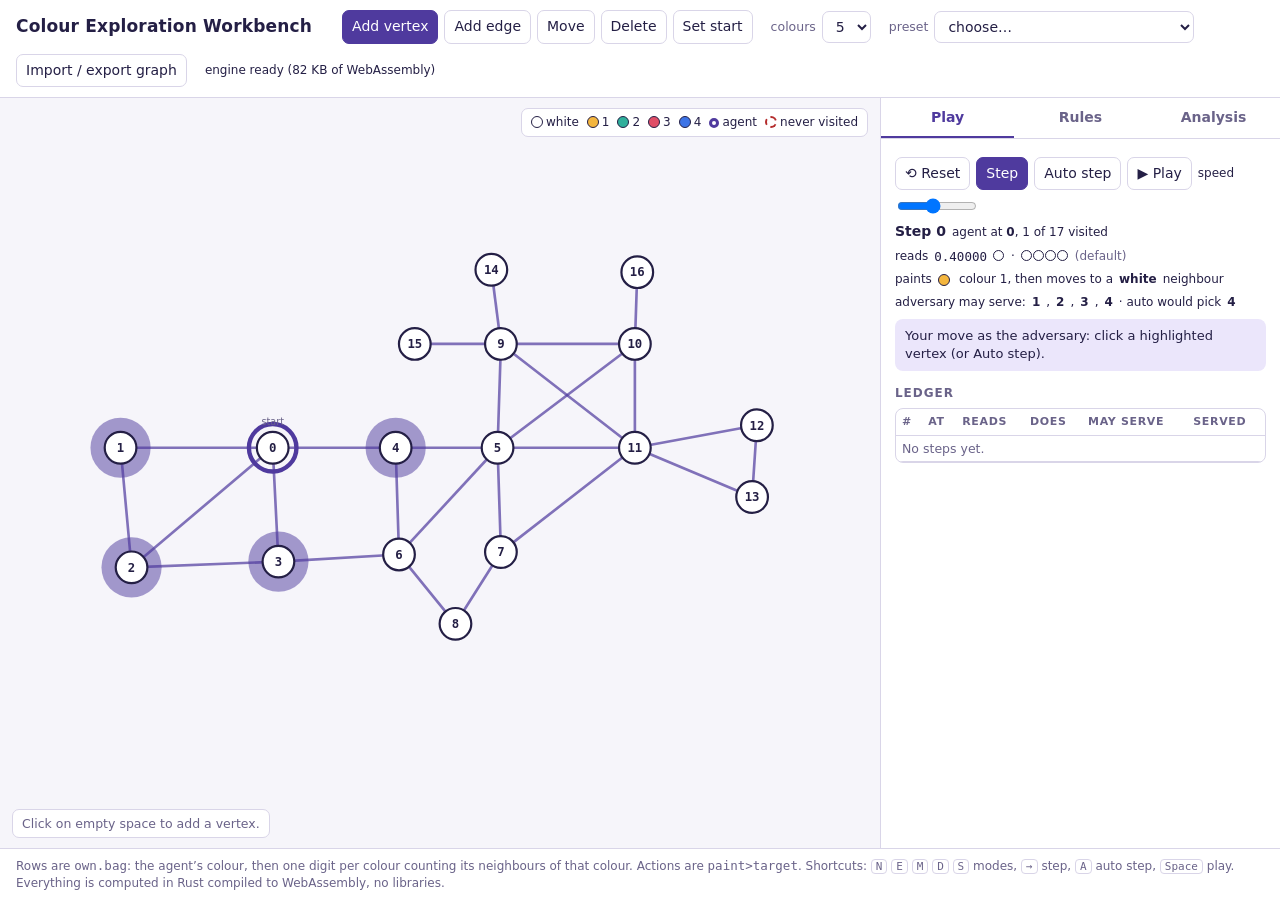
==== workbench/site/index.html @ 573773f6 "Add the colour-exploration workbench (Rust to WebAssembly, no dependencies) A self-contained page (w" ====
<!doctype html>
<html lang="en">
<head>
<meta charset="utf-8">
<meta name="viewport" content="width=device-width, initial-scale=1">
<title>Colour Exploration Workbench</title>
<style>
:root{
  --paper:#f6f5fa; --surface:#ffffff; --ink:#241f45; --soft:#6a6389; --rule:#d9d5e8; --pen:#4f3a9e; --pen-soft:#ebe6fb;
  --good:#1f7a55; --good-bg:#e3f3eb; --bad:#b42b2b; --bad-bg:#f9e4e4; --warn:#8a6400; --warn-bg:#f7efd6;
  --c0:#ffffff; --c1:#f4b63e; --c2:#2faf9b; --c3:#e04e67; --c4:#3d74e6; --c5:#8e5ad6;
  --mono:ui-monospace,Menlo,Consolas,monospace; --body:system-ui,-apple-system,"Segoe UI",Roboto,Helvetica,Arial,sans-serif;
}
@media (prefers-color-scheme: dark){:root{
  --paper:#141126; --surface:#1c1833; --ink:#ece9f7; --soft:#a9a2c6; --rule:#372f5a; --pen:#b39dff; --pen-soft:#2a2350;
  --good:#5bcb92; --good-bg:#173226; --bad:#f07070; --bad-bg:#3a1c22; --warn:#e3b341; --warn-bg:#3a3016;
}}
*{box-sizing:border-box}
html,body{height:100%}
body{margin:0;background:var(--paper);color:var(--ink);font-family:var(--body);font-size:14px;line-height:1.4;display:flex;flex-direction:column}
header{display:flex;flex-wrap:wrap;align-items:center;gap:10px 18px;padding:10px 16px;border-bottom:1px solid var(--rule);background:var(--surface)}
header h1{font-size:17px;margin:0 12px 0 0;font-weight:600;letter-spacing:.01em}
.group{display:flex;align-items:center;gap:6px}
.group label{color:var(--soft);font-size:12.5px}
button,select,input[type=text],input[type=number],textarea{font:inherit;color:var(--ink);background:var(--surface);border:1px solid var(--rule);border-radius:7px;padding:6px 9px}
button{cursor:pointer}
button:hover{background:var(--pen-soft)}
button[aria-pressed="true"],button.primary{background:var(--pen);border-color:var(--pen);color:#fff}
button:disabled{opacity:.45;cursor:default}
button:focus-visible,select:focus-visible,input:focus-visible{outline:2px solid var(--pen);outline-offset:2px}
main{flex:1;display:grid;grid-template-columns:minmax(0,1fr) 400px;gap:0;min-height:0}
@media (max-width:980px){main{grid-template-columns:1fr}}
#stage{position:relative;background:var(--paper);min-height:420px}
#stage svg{width:100%;height:100%;display:block;touch-action:none}
#hint{position:absolute;left:12px;bottom:10px;font-size:12.5px;color:var(--soft);background:var(--surface);border:1px solid var(--rule);border-radius:7px;padding:5px 9px;max-width:70%}
#legend{position:absolute;right:12px;top:10px;display:flex;gap:8px;flex-wrap:wrap;font-size:12px;background:var(--surface);border:1px solid var(--rule);border-radius:7px;padding:5px 9px}
.sw{display:inline-block;width:12px;height:12px;border-radius:50%;border:1.5px solid var(--ink);vertical-align:-2px;margin-right:3px}
aside{border-left:1px solid var(--rule);background:var(--surface);display:flex;flex-direction:column;min-height:0}
@media (max-width:980px){aside{border-left:0;border-top:1px solid var(--rule)}}
.tabs{display:flex;border-bottom:1px solid var(--rule)}
.tabs button{flex:1;border:0;border-radius:0;background:transparent;padding:10px 6px;font-weight:600;color:var(--soft)}
.tabs button[aria-selected="true"]{color:var(--pen);box-shadow:inset 0 -2px 0 var(--pen);background:transparent}
.panel{display:none;padding:12px 14px;overflow:auto;flex:1}
.panel.active{display:block}
.panel h2{font-size:12px;letter-spacing:.08em;text-transform:uppercase;color:var(--soft);margin:14px 0 6px}
.panel h2:first-child{margin-top:0}
.row{display:flex;flex-wrap:wrap;gap:6px;align-items:center;margin:6px 0}
.mono{font-family:var(--mono);font-size:12.5px}
.note{color:var(--soft);font-size:12.5px;margin:4px 0}
.banner{border-radius:8px;padding:8px 10px;margin:8px 0;font-size:13px}
.banner.good{background:var(--good-bg);color:var(--good)}
.banner.bad{background:var(--bad-bg);color:var(--bad)}
.banner.warn{background:var(--warn-bg);color:var(--warn)}
.banner.neutral{background:var(--pen-soft);color:var(--ink)}
table{border-collapse:collapse;width:100%;font-size:12.5px}
th{text-align:left;color:var(--soft);font-weight:600;font-size:11px;letter-spacing:.06em;text-transform:uppercase;padding:5px 6px;border-bottom:1px solid var(--rule)}
td{padding:4px 6px;border-bottom:1px solid var(--rule);vertical-align:middle;white-space:nowrap}
tr.cur td{background:var(--pen-soft)}
tr.cycle td:first-child{box-shadow:inset 3px 0 0 var(--bad)}
td select{padding:2px 4px}
textarea{width:100%;min-height:90px;font-family:var(--mono);font-size:12px}
.chips i{display:inline-block;width:11px;height:11px;border-radius:50%;border:1px solid var(--ink);margin-right:1px;vertical-align:-1px}
#ledgerwrap{max-height:260px;overflow:auto;border:1px solid var(--rule);border-radius:8px}
.small{font-size:12px}
.node.option{cursor:pointer}
.node.option .halo{animation:pulse 1.1s ease-in-out infinite}
@keyframes pulse{0%,100%{opacity:.35}50%{opacity:.85}}
@media (prefers-reduced-motion:reduce){.node.option .halo{animation:none;opacity:.7}}
.footer{padding:8px 16px;border-top:1px solid var(--rule);color:var(--soft);font-size:12px;background:var(--surface)}
kbd{font-family:var(--mono);font-size:11px;border:1px solid var(--rule);border-radius:4px;padding:0 4px}
</style>
</head>
<body>
<header>
  <h1>Colour Exploration Workbench</h1>
  <div class="group" role="group" aria-label="Drawing mode">
    <button type="button" data-mode="node" aria-pressed="true" title="Click empty space to add a vertex (N)">Add vertex</button>
    <button type="button" data-mode="edge" aria-pressed="false" title="Click two vertices to join them (E)">Add edge</button>
    <button type="button" data-mode="move" aria-pressed="false" title="Drag vertices (M)">Move</button>
    <button type="button" data-mode="delete" aria-pressed="false" title="Click a vertex or an edge to remove it (D)">Delete</button>
    <button type="button" data-mode="start" aria-pressed="false" title="Click a vertex to make it the start (S)">Set start</button>
  </div>
  <div class="group"><label for="k">colours</label><select id="k"><option>2</option><option>3</option><option>4</option><option selected>5</option><option>6</option></select></div>
  <div class="group"><label for="preset">preset</label><select id="preset"><option value="">choose…</option><option value="sketch1">Sketch I (17)</option><option value="sketch2">Sketch II (14)</option><option value="paw">paw + pendant (k=2 killer)</option><option value="c4p">C4 with two pendants</option><option value="ladder4">ladder L4 with corner pendants</option><option value="clear">empty canvas</option></select></div>
  <div class="group"><button type="button" id="b-import-graph">Import / export graph</button></div>
  <div class="group small" id="wasm-status">loading engine…</div>
</header>

<main>
  <div id="stage">
    <svg id="svg" viewBox="0 0 1000 640" role="img" aria-label="graph canvas"></svg>
    <div id="legend"></div>
    <div id="hint">Click on empty space to add a vertex.</div>
  </div>
  <aside>
    <div class="tabs" role="tablist">
      <button type="button" role="tab" data-tab="play" aria-selected="true">Play</button>
      <button type="button" role="tab" data-tab="rules" aria-selected="false">Rules</button>
      <button type="button" role="tab" data-tab="analysis" aria-selected="false">Analysis</button>
    </div>

    <section class="panel active" id="panel-play">
      <div class="row">
        <button type="button" id="b-reset" title="Back to the start position">⟲ Reset</button>
        <button type="button" id="b-step" class="primary" title="One step; you choose when several neighbours carry the target colour">Step</button>
        <button type="button" id="b-auto" title="One step, the automatic adversary choosing">Auto step</button>
        <button type="button" id="b-play" title="Keep auto-stepping">▶ Play</button>
        <label class="small" for="speed">speed</label><input type="range" id="speed" min="1" max="10" value="5" style="width:80px">
      </div>
      <div id="playstatus"></div>
      <h2>Ledger</h2>
      <div id="ledgerwrap"><table id="ledger"><thead><tr><th>#</th><th>at</th><th>reads</th><th>does</th><th>may serve</th><th>served</th></tr></thead><tbody></tbody></table></div>
    </section>

    <section class="panel" id="panel-rules">
      <h2>Undefined rows</h2>
      <div class="row"><label for="default" class="small">answered by</label>
        <select id="default">
          <option value="none">nothing (ask me)</option>
          <option value="sigma">σ* = sweep(c0,t4,p0)</option>
          <option value="sweep">sweep(c,t,p)…</option>
          <option value="flipsweep4">flipsweep4 (k≥4)</option>
          <option value="flipsweep4b">flipsweep4b (k≥4)</option>
          <option value="flipsweep5">flipsweep5 (k≥5)</option>
          <option value="flipsweep5d">flipsweep5d (k≥5)</option>
          <option value="eat3">eat3 (k≥3)</option>
          <option value="chase3">chase3 (k≥3)</option>
          <option value="chasewhite">chase white, else stay</option>
        </select>
        <span id="sweepparams" hidden>c <select id="sw-c"></select> t <select id="sw-t"></select> p <select id="sw-p"></select></span>
      </div>
      <p class="note">Rows you define below always win over the default. With “nothing”, the first undefined row the agent reads stops the play and asks you for its action, so a rule can be built while playing.</p>
      <h2>Defined rows <span id="rowcount" class="small"></span></h2>
      <div class="row"><input type="text" id="newrow" class="mono" placeholder="row, e.g. 1.2010" size="12"> paint <select id="newpaint"></select> target <select id="newtarget"></select> <button type="button" id="b-addrow">Add</button></div>
      <div id="tablewrap"><table id="rules"><thead><tr><th>row</th><th>bag</th><th>paint</th><th>target</th><th></th></tr></thead><tbody></tbody></table></div>
      <h2>Import / export</h2>
      <p class="note">One <span class="mono">row paint&gt;target</span> per line, the engine’s <span class="mono">rule_final.txt</span> format; lines starting with <span class="mono">#</span> are ignored.</p>
      <textarea id="tabletext" spellcheck="false"></textarea>
      <div class="row"><button type="button" id="b-table-import">Replace table with text</button><button type="button" id="b-table-export">Text from table</button><button type="button" id="b-table-clear">Clear table</button></div>
    </section>

    <section class="panel" id="panel-analysis">
      <h2>All adversarial executions</h2>
      <p class="note">The exact game enumerates every position the adversary can reach under the rule. “Explores” means no adversarial execution leaves a vertex unvisited; “fails” comes with one trapping execution you can replay.</p>
      <div class="row"><label class="small" for="cap">position cap</label><input type="number" id="cap" value="1000000" min="1000" max="12000000" step="100000" style="width:120px"><button type="button" id="b-exact" class="primary">Search all executions</button><button type="button" id="b-cancel" disabled>Cancel</button></div>
      <h2>Quick adversary walks</h2>
      <div class="row"><label class="small" for="walks">random walks</label><input type="number" id="walks" value="64" min="0" max="100000" style="width:90px"><button type="button" id="b-walks">Run walks</button></div>
      <div id="analysis"></div>
    </section>
  </aside>
</main>
<div class="footer">Rows are <span class="mono">own.bag</span>: the agent’s colour, then one digit per colour counting its neighbours of that colour. Actions are <span class="mono">paint&gt;target</span>. Shortcuts: <kbd>N</kbd> <kbd>E</kbd> <kbd>M</kbd> <kbd>D</kbd> <kbd>S</kbd> modes, <kbd>→</kbd> step, <kbd>A</kbd> auto step, <kbd>Space</kbd> play. Everything is computed in Rust compiled to WebAssembly, no libraries.</div>

<dialog id="graphdialog" style="border:1px solid var(--rule);border-radius:10px;background:var(--surface);color:var(--ink);max-width:560px;width:90%">
  <h3 style="margin:0 0 8px;font-size:15px">Graph as text</h3>
  <p class="note">Format <span class="mono">n start u-v,u-v,…</span> with vertices <span class="mono">0…n−1</span>. Imported vertices are laid out on a circle; drag them afterwards.</p>
  <textarea id="graphtext" spellcheck="false" style="min-height:70px"></textarea>
  <div class="row" style="justify-content:flex-end"><button type="button" id="b-graph-close">Close</button><button type="button" id="b-graph-apply" class="primary">Import</button></div>
</dialog>

<script>
const WASM_B64 = null; /* build.sh inlines the engine here for the standalone page */
(async function () {
'use strict';
const $ = (s) => document.querySelector(s);
const PAL = ['var(--c0)', 'var(--c1)', 'var(--c2)', 'var(--c3)', 'var(--c4)', 'var(--c5)'];
const CNAME = ['white', 'colour 1', 'colour 2', 'colour 3', 'colour 4', 'colour 5'];

// ------------------------------------------------------------ engine (wasm)
function b64ToBytes(b64) { const bin = atob(b64); const out = new Uint8Array(bin.length); for (let i = 0; i < bin.length; i++) out[i] = bin.charCodeAt(i); return out.buffer; }
async function wasmBytes() {
  if (WASM_B64) return b64ToBytes(WASM_B64);
  const res = await fetch('game.wasm'); if (!res.ok) throw new Error('game.wasm not found next to this page'); return await res.arrayBuffer();
}
function makeCaller(exports) {
  const enc = new TextEncoder(), dec = new TextDecoder();
  return (text) => {
    const bytes = enc.encode(text);
    const ptr = exports.alloc(bytes.length);
    new Uint8Array(exports.memory.buffer, ptr, bytes.length).set(bytes);
    const out = exports.run(ptr, bytes.length);
    const n = new DataView(exports.memory.buffer).getUint32(out, true);
    const s = dec.decode(new Uint8Array(exports.memory.buffer, out + 4, n));
    exports.free_result(out); exports.dealloc(ptr, bytes.length);
    return JSON.parse(s);
  };
}
let engine = null, bytes = null;
try {
  bytes = await wasmBytes();
  const { instance } = await WebAssembly.instantiate(bytes, {});
  engine = makeCaller(instance.exports);
  $('#wasm-status').textContent = `engine ready (${(bytes.byteLength / 1024).toFixed(0)} KB of WebAssembly)`;
} catch (e) { $('#wasm-status').textContent = 'engine failed to load: ' + e.message; }

// the exact game runs in a worker so the page stays responsive and can cancel
const workerSrc = `
let call = null;
function makeCaller(exports){ const enc=new TextEncoder(), dec=new TextDecoder(); return (text)=>{ const b=enc.encode(text); const p=exports.alloc(b.length); new Uint8Array(exports.memory.buffer,p,b.length).set(b); const o=exports.run(p,b.length); const n=new DataView(exports.memory.buffer).getUint32(o,true); const s=dec.decode(new Uint8Array(exports.memory.buffer,o+4,n)); exports.free_result(o); exports.dealloc(p,b.length); return s; }; }
onmessage = async (e) => { const m = e.data;
  if (m.type === 'init') { const { instance } = await WebAssembly.instantiate(m.bytes, {}); call = makeCaller(instance.exports); postMessage({ type: 'ready' }); return; }
  if (m.type === 'run') { let text; try { text = call(m.text); } catch (err) { text = JSON.stringify({ status: 'error', message: 'engine trap: ' + err.message + ' (lower the cap)' }); } postMessage({ type: 'result', id: m.id, text }); }
};`;
let worker = null, workerReady = null, jobId = 0, pending = new Map();
function startWorker() {
  if (worker) worker.terminate();
  worker = new Worker(URL.createObjectURL(new Blob([workerSrc], { type: 'text/javascript' })));
  workerReady = new Promise((res) => { worker.onmessage = (e) => { if (e.data.type === 'ready') res(); else if (e.data.type === 'result') { const cb = pending.get(e.data.id); pending.delete(e.data.id); if (cb) cb(JSON.parse(e.data.text)); } }; });
  worker.postMessage({ type: 'init', bytes: bytes.slice(0) });
}
if (bytes) startWorker();
function runInWorker(text) { return new Promise(async (res) => { await workerReady; const id = ++jobId; pending.set(id, res); worker.postMessage({ type: 'run', id, text }); }); }

// ------------------------------------------------------------ state
const state = {
  k: 5, nodes: [], edges: [], start: 0, mode: 'node', edgeFrom: null, drag: null,
  table: new Map(), // rowText -> {paint, target}
  def: 'none', sweep: [0, 4, 0],
  play: null, replay: null, timer: null, defining: null,
};
const PRESETS = {
  sketch1: { text: '17 0 0-1,1-2,0-2,0-3,2-3,0-4,4-5,3-6,4-6,5-6,5-7,6-8,7-8,5-9,9-14,9-15,9-10,10-16,5-10,9-11,10-11,5-11,7-11,11-12,11-13,12-13', k: 5,
    coords: [[478,462],[160,462],[183,712],[490,700],[735,462],[948,462],[742,685],[955,680],[860,830],[955,245],[1235,245],[1235,462],[1490,415],[1480,565],[935,90],[775,245],[1240,95]], box: [1600, 1030] },
  sketch2: { text: '14 0 0-1,1-2,2-3,0-3,0-2,0-4,3-5,4-5,3-4,4-6,4-8,5-8,6-7,6-11,6-13,7-12,7-8,6-8,4-7,8-9,8-10,9-10', k: 5,
    coords: [[500,372],[200,372],[200,620],[500,625],[770,395],[770,610],[795,185],[1075,185],[1050,420],[1330,415],[1300,590],[795,60],[1095,65],[625,180]], box: [1505, 975] },
  paw: { text: '5 0 0-1,0-2,0-4,1-3,2-4', k: 2 },
  c4p: { text: '6 0 0-4,1-5,2-4,2-5,3-4,3-5', k: 3 },
  ladder4: { text: '10 0 0-1,1-2,2-3,4-5,5-6,6-7,0-4,1-5,2-6,3-7,0-8,7-9', k: 5,
    coords: [[200,250],[400,250],[600,250],[800,250],[200,450],[400,450],[600,450],[800,450],[80,130],[920,570]], box: [1000, 640] },
};

function graphText() { return `${state.nodes.length} ${state.start} ${state.edges.map(([u, v]) => u + '-' + v).join(',')}`; }
function adjOf(v) { const out = []; for (const [a, b] of state.edges) { if (a === v) out.push(b); else if (b === v) out.push(a); } return out; }
function hasEdge(u, v) { return state.edges.some(([a, b]) => (a === u && b === v) || (a === v && b === u)); }
function loadGraphText(text, coords, box) {
  const parts = text.trim().split(/\s+/); const n = +parts[0], s = +parts[1] || 0;
  if (!(n >= 1 && n <= 32)) throw new Error('n must be between 1 and 32');
  const edges = [];
  if (parts[2]) for (const e of parts[2].split(',')) { if (!e) continue; const [u, v] = e.split('-').map(Number); if (!(u >= 0 && u < n && v >= 0 && v < n && u !== v)) throw new Error('bad edge ' + e); if (!edges.some(([a, b]) => (a === u && b === v) || (a === v && b === u))) edges.push([Math.min(u, v), Math.max(u, v)]); }
  const nodes = [];
  if (coords) { const [bw, bh] = box; const sc = Math.min(900 / bw, 560 / bh); for (const [x, y] of coords) nodes.push({ x: 50 + x * sc, y: 40 + y * sc }); }
  else for (let i = 0; i < n; i++) { const a = -Math.PI / 2 + 2 * Math.PI * i / n; nodes.push({ x: 500 + 250 * Math.cos(a), y: 320 + 240 * Math.sin(a) }); }
  state.nodes = nodes; state.edges = edges; state.start = s < n ? s : 0; state.edgeFrom = null;
  resetPlay(); save(); render();
}

// ------------------------------------------------------------ rule table helpers
function tableText() { return [...state.table.entries()].sort().map(([r, a]) => `${r} ${a.paint}>${a.target === -1 ? 'stay' : a.target}`).join('\n'); }
function parseTableText(text) {
  const m = new Map();
  for (let line of text.split('\n')) { line = line.split('#')[0].trim(); if (!line) continue; const [r, a] = line.split(/\s+/); if (!r || !a) throw new Error('bad line: ' + line); const [p, t] = a.split('>'); if (!/^\d+\.[0-9a-f]+$/.test(r) || p === undefined || t === undefined) throw new Error('bad line: ' + line); m.set(r, { paint: +p, target: t === 'stay' || t === 's' ? -1 : +t }); }
  return m;
}
function defaultName() { return state.def === 'sweep' ? `sweep:${state.sweep.join(',')}` : state.def; }
function requestText(cmd, extra) {
  let s = `cmd ${cmd}\nk ${state.k}\ngraph ${graphText()}\ndefault ${defaultName()}\n`;
  for (const [key, val] of Object.entries(extra || {})) s += `${key} ${val}\n`;
  s += 'table\n' + tableText() + '\nend\n';
  return s;
}
function bagChips(rowText) {
  const [own, bag] = rowText.split('.'); let s = `<span class="chips" title="own colour"><i style="background:${PAL[+own]}"></i></span> · <span class="chips" title="neighbours">`;
  for (let c = 0; c < bag.length; c++) for (let j = 0; j < parseInt(bag[c], 16); j++) s += `<i style="background:${PAL[c]}"></i>`;
  return s + '</span>';
}

// ------------------------------------------------------------ persistence (per-browser convenience only)
function save() { try { localStorage.setItem('cew.state', JSON.stringify({ k: state.k, nodes: state.nodes, edges: state.edges, start: state.start, table: [...state.table.entries()], def: state.def, sweep: state.sweep })); } catch (e) { /* storage unavailable */ } }
function restore() {
  try { const s = JSON.parse(localStorage.getItem('cew.state') || 'null'); if (!s || !s.nodes || !s.nodes.length) return false; state.k = s.k || 5; state.nodes = s.nodes; state.edges = s.edges || []; state.start = s.start || 0; state.table = new Map(s.table || []); state.def = s.def || 'none'; state.sweep = s.sweep || [0, 4, 0]; return true; } catch (e) { return false; }
}

// ------------------------------------------------------------ play
function resetPlay() {
  stopPlay();
  const n = state.nodes.length;
  state.play = n ? { colours: new Array(n).fill(0), cur: state.start, vis: new Set([state.start]), steps: [], seen: new Map(), pending: null, done: null, lastEdge: null, history: [] } : null;
  state.replay = null; state.defining = null;
  if (state.play) computePending();
}
function posKey(p) { return p.colours.join(',') + '|' + p.cur + '|' + [...p.vis].sort((a, b) => a - b).join(','); }
function computePending() {
  const p = state.play; p.pending = null;
  if (p.vis.size === state.nodes.length) { p.done = { kind: 'explored' }; return; }
  const key = posKey(p);
  if (p.seen.has(key)) { p.done = { kind: 'confined', repeatAt: p.seen.get(key), unvisited: [...Array(state.nodes.length).keys()].filter((v) => !p.vis.has(v)) }; return; }
  p.seen.set(key, p.steps.length);
  if (!engine) return;
  const r = engine(requestText('step', { colours: p.colours.join(' '), cur: p.cur, vis: [...p.vis].join(' ') }));
  if (r.status !== 'ok') { p.done = { kind: 'error', message: r.message }; return; }
  if (!r.defined) { p.pending = null; state.defining = { row: r.row, degree: r.degree }; return; }
  p.pending = { row: r.row, paint: r.paint, target: r.target, options: r.options, auto: r.auto, source: r.source };
}
function applyChoice(choice) {
  const p = state.play, pd = p.pending; if (!pd) return;
  p.history.push({ colours: p.colours.slice(), cur: p.cur, vis: new Set(p.vis), steps: p.steps.length, seen: p.seen.size, lastEdge: p.lastEdge });
  p.steps.push({ cur: p.cur, row: pd.row, paint: pd.paint, target: pd.target, options: pd.options, next: choice, source: pd.source });
  p.colours[p.cur] = pd.paint;
  if (choice !== null) { p.lastEdge = [p.cur, choice]; p.cur = choice; p.vis.add(choice); } else p.lastEdge = null;
  state.defining = null;
  computePending();
}
function undo() {
  const p = state.play; const h = p.history.pop(); if (!h) return;
  p.colours = h.colours; p.cur = h.cur; p.vis = h.vis; p.steps.length = h.steps; p.lastEdge = h.lastEdge; p.done = null;
  const keys = [...p.seen.keys()]; for (let i = keys.length - 1; i >= h.seen - 1 && i >= 0; i--) p.seen.delete(keys[i]);
  state.defining = null; computePending();
}
function stepOnce(auto) {
  const p = state.play; if (!p || p.done) { stopPlay(); return; }
  if (!p.pending) { stopPlay(); return; } // waiting for a row definition
  const rp = state.replay;
  if (rp && rp.index < rp.steps.length) { // follow a loaded execution
    const st = rp.steps[rp.index]; rp.index++;
    if (st.row !== p.pending.row) { rp.diverged = true; }
    applyChoice(st.next === null ? null : st.next); return;
  }
  const opts = p.pending.options;
  if (opts.length === 0) { applyChoice(null); return; }
  if (opts.length === 1) { applyChoice(opts[0]); return; }
  if (auto) { applyChoice(p.pending.auto); return; }
  stopPlay(); flash('Your move as the adversary: click one of the highlighted vertices, or Auto step.');
}
function stopPlay() { if (state.timer) { clearInterval(state.timer); state.timer = null; } const b = $('#b-play'); if (b) b.textContent = '▶ Play'; }
function togglePlay() {
  if (state.timer) { stopPlay(); return; }
  if (!state.play || state.play.done) return;
  $('#b-play').textContent = '❚❚ Pause';
  state.timer = setInterval(() => { stepOnce(true); render(); if (!state.play.pending) stopPlay(); }, 1300 / +$('#speed').value);
}
function loadReplay(trace) { resetPlay(); state.replay = { steps: trace.steps, index: 0, repeatAt: trace.repeat_at, unvisited: trace.unvisited, diverged: false }; switchTab('play'); render(); }

// ------------------------------------------------------------ rendering
const NAMES = (i) => String(i);
function render() { renderGraph(); renderPlay(); renderRules(); renderLegend(); renderHint(); }
function renderLegend() { $('#legend').innerHTML = [...Array(state.k).keys()].map((c) => `<span><span class="sw" style="background:${PAL[c]}"></span>${c === 0 ? 'white' : c}</span>`).join('') + '<span><span class="sw" style="border:3px solid var(--pen);width:10px;height:10px"></span>agent</span><span><span class="sw" style="border:2px dashed var(--bad)"></span>never visited</span>'; }
function renderHint() {
  const h = { node: 'Click on empty space to add a vertex.', edge: state.edgeFrom === null ? 'Click a vertex, then another, to join them.' : `Now click the vertex to join with ${state.edgeFrom} (click it again to cancel).`, move: 'Drag vertices to arrange the drawing.', delete: 'Click a vertex or an edge to remove it.', start: 'Click the vertex where the agent starts.' }[state.mode];
  $('#hint').textContent = h;
}
function renderGraph() {
  const p = state.play, svg = $('#svg');
  const optionSet = new Set(p && p.pending && p.pending.options.length >= 2 && !(state.replay && state.replay.index < state.replay.steps.length) ? p.pending.options : []);
  const unv = new Set(p && p.done && p.done.kind === 'confined' ? p.done.unvisited : []);
  let s = '';
  state.edges.forEach(([u, v], i) => {
    const a = state.nodes[u], b = state.nodes[v];
    const hot = p && p.lastEdge && ((p.lastEdge[0] === u && p.lastEdge[1] === v) || (p.lastEdge[0] === v && p.lastEdge[1] === u));
    s += `<line class="edge" data-i="${i}" x1="${a.x}" y1="${a.y}" x2="${b.x}" y2="${b.y}" style="stroke:var(--pen)" stroke-width="${hot ? 7 : 3}" stroke-linecap="round" opacity="${hot ? 1 : 0.7}"/>`;
    s += `<line class="edgehit" data-i="${i}" x1="${a.x}" y1="${a.y}" x2="${b.x}" y2="${b.y}" stroke="transparent" stroke-width="16" style="cursor:${state.mode === 'delete' ? 'pointer' : 'default'}"/>`;
  });
  state.nodes.forEach((nd, i) => {
    const col = p ? p.colours[i] : 0, isCur = p && p.cur === i, r = 18;
    s += `<g class="node${optionSet.has(i) ? ' option' : ''}" data-i="${i}" style="cursor:${state.mode === 'move' ? 'grab' : 'pointer'}">`;
    if (optionSet.has(i)) s += `<circle class="halo" cx="${nd.x}" cy="${nd.y}" r="${r * 1.9}" style="fill:var(--pen)" opacity=".5"/>`;
    if (isCur) s += `<circle cx="${nd.x}" cy="${nd.y}" r="${r * 1.5}" fill="none" style="stroke:var(--pen)" stroke-width="5"/>`;
    if (unv.has(i)) s += `<circle cx="${nd.x}" cy="${nd.y}" r="${r * 1.5}" fill="none" style="stroke:var(--bad)" stroke-width="3" stroke-dasharray="6 5"/>`;
    if (state.edgeFrom === i) s += `<circle cx="${nd.x}" cy="${nd.y}" r="${r * 1.35}" fill="none" style="stroke:var(--warn)" stroke-width="3"/>`;
    s += `<circle cx="${nd.x}" cy="${nd.y}" r="${r}" style="fill:${PAL[col]};stroke:var(--ink)" stroke-width="2.5"/>`;
    s += `<text x="${nd.x}" y="${nd.y}" dy=".35em" text-anchor="middle" style="font-family:var(--mono);font-weight:600;font-size:14px;pointer-events:none" fill="${col === 3 || col === 4 || col === 5 ? '#fff' : '#241f45'}">${NAMES(i)}</text>`;
    if (i === state.start) s += `<text x="${nd.x}" y="${nd.y - r - 8}" text-anchor="middle" style="font-size:11px;fill:var(--soft);pointer-events:none">start</text>`;
    s += '</g>';
  });
  svg.innerHTML = s;
}
function renderPlay() {
  const p = state.play, box = $('#playstatus');
  if (!p) { box.innerHTML = '<p class="note">Draw a graph to start.</p>'; $('#ledger tbody').innerHTML = ''; return; }
  let s = `<div class="row"><b>Step ${p.steps.length}</b><span class="small">agent at <b>${NAMES(p.cur)}</b>, ${p.vis.size} of ${state.nodes.length} visited</span>${state.replay ? `<span class="small" style="color:var(--pen)">replaying a found execution (${Math.min(state.replay.index, state.replay.steps.length)}/${state.replay.steps.length})</span>` : ''}</div>`;
  if (state.defining) {
    const d = state.defining;
    s += `<div class="banner warn">The rule has no action for the row <span class="mono">${d.row}</span> ${bagChips(d.row)} read at ${NAMES(p.cur)}. Define it:</div>
      <div class="row">paint <select id="def-paint">${colourOptions(false)}</select> target <select id="def-target">${colourOptions(true)}</select> <button type="button" id="b-define" class="primary">Define and continue</button></div>
      <p class="note">The row goes into the table (Rules tab) and the play resumes.</p>`;
  } else if (p.pending) {
    const pd = p.pending;
    s += `<div class="row small">reads <span class="mono">${pd.row}</span> ${bagChips(pd.row)} <span style="color:var(--soft)">(${pd.source})</span></div>`;
    s += `<div class="row small">paints <span class="sw" style="background:${PAL[pd.paint]}"></span>${CNAME[pd.paint]}, then ${pd.target === -1 ? 'stays' : pd.options.length === 0 ? `no ${CNAME[pd.target]} neighbour: stays` : `moves to a <b>${CNAME[pd.target]}</b> neighbour`}</div>`;
    if (pd.options.length) s += `<div class="row small">adversary may serve: ${pd.options.map((u) => `<b>${NAMES(u)}</b>`).join(', ')}${pd.options.length >= 2 ? ` · auto would pick <b>${NAMES(pd.auto)}</b>` : ''}</div>`;
    if (pd.options.length >= 2 && !(state.replay && state.replay.index < state.replay.steps.length)) s += `<div class="banner neutral" id="choicehint">Your move as the adversary: click a highlighted vertex (or Auto step).</div>`;
  } else if (p.done) {
    if (p.done.kind === 'explored') s += `<div class="banner good">Explored: all ${state.nodes.length} vertices visited in ${p.steps.length} steps.</div>`;
    else if (p.done.kind === 'confined') s += `<div class="banner bad">Trapped: the position after step ${p.steps.length} already occurred before step ${p.done.repeatAt + 1}, so these ${p.steps.length - p.done.repeatAt} steps repeat for ever. Never visited: <b>${p.done.unvisited.map(NAMES).join(', ')}</b>.</div>`;
    else s += `<div class="banner bad">${p.done.message}</div>`;
  }
  if (p.history.length) s += `<div class="row"><button type="button" id="b-undo">◀ Undo step</button></div>`;
  box.innerHTML = s;
  const tb = $('#ledger tbody'); let rows = '';
  const cycFrom = p.done && p.done.kind === 'confined' ? p.done.repeatAt : (state.replay && state.replay.index >= state.replay.steps.length ? state.replay.repeatAt : null);
  p.steps.forEach((st, i) => {
    rows += `<tr class="${cycFrom !== null && cycFrom !== undefined && i >= cycFrom ? 'cycle' : ''}"><td class="mono">${i}</td><td><b>${NAMES(st.cur)}</b></td><td><span class="mono">${st.row}</span> ${bagChips(st.row)}</td><td><span class="sw" style="background:${PAL[st.paint]}"></span>${st.target === -1 ? 'stay' : '→ ' + CNAME[st.target]}</td><td>${st.options.map(NAMES).join(', ') || '—'}</td><td>${st.next === null ? 'stays' : `<b>${NAMES(st.next)}</b>${st.options.length >= 2 ? ' ◆' : ''}`}</td></tr>`;
  });
  tb.innerHTML = rows || '<tr><td colspan="6" class="note">No steps yet.</td></tr>';
  const last = tb.querySelector('tr:last-child'); if (last) last.scrollIntoView({ block: 'nearest' });
  const bDefine = $('#b-define'); if (bDefine) bDefine.addEventListener('click', () => { const row = state.defining.row; state.table.set(row, { paint: +$('#def-paint').value, target: +$('#def-target').value }); save(); state.defining = null; p.seen.delete(posKey(p)); computePending(); render(); });
  const bUndo = $('#b-undo'); if (bUndo) bUndo.addEventListener('click', () => { stopPlay(); undo(); render(); });
  $('#b-step').disabled = !!p.done; $('#b-auto').disabled = !!p.done; $('#b-play').disabled = !!p.done;
}
function colourOptions(withStay) { let s = ''; for (let c = 0; c < state.k; c++) s += `<option value="${c}">${c === 0 ? '0 white' : c}</option>`; if (withStay) s += '<option value="-1">stay</option>'; return s; }
function renderRules() {
  $('#default').value = state.def; $('#sweepparams').hidden = state.def !== 'sweep';
  ['sw-c', 'sw-t', 'sw-p'].forEach((id, j) => { const sel = $('#' + id); const max = j === 1 ? 4 : 6; if (sel.options.length !== max + 1) { sel.innerHTML = [...Array(max + 1).keys()].map((v) => `<option>${v}</option>`).join(''); } sel.value = state.sweep[j]; });
  $('#newpaint').innerHTML = colourOptions(false); $('#newtarget').innerHTML = colourOptions(true);
  $('#rowcount').textContent = state.table.size ? `(${state.table.size})` : '';
  const tb = $('#rules tbody');
  tb.innerHTML = [...state.table.entries()].sort().map(([r, a]) => `<tr data-row="${r}"><td class="mono">${r}</td><td>${bagChips(r)}</td><td><select class="e-paint">${colourOptions(false)}</select></td><td><select class="e-target">${colourOptions(true)}</select></td><td><button type="button" class="e-del" title="remove">✕</button></td></tr>`).join('') || '<tr><td colspan="5" class="note">No rows yet. Define rows while playing, add them here, or paste a table below.</td></tr>';
  tb.querySelectorAll('tr[data-row]').forEach((tr) => {
    const r = tr.dataset.row, a = state.table.get(r); tr.querySelector('.e-paint').value = a.paint; tr.querySelector('.e-target').value = a.target;
    tr.querySelector('.e-paint').addEventListener('change', (e) => { state.table.set(r, { paint: +e.target.value, target: state.table.get(r).target }); save(); resetPlay(); render(); });
    tr.querySelector('.e-target').addEventListener('change', (e) => { state.table.set(r, { paint: state.table.get(r).paint, target: +e.target.value }); save(); resetPlay(); render(); });
    tr.querySelector('.e-del').addEventListener('click', () => { state.table.delete(r); save(); resetPlay(); render(); });
  });
}
function flash(msg) { const el = $('#choicehint'); if (el) { el.style.fontWeight = '700'; setTimeout(() => { el.style.fontWeight = ''; }, 700); } else if (msg) { $('#playstatus').insertAdjacentHTML('beforeend', `<div class="banner neutral">${msg}</div>`); } }
function switchTab(name) { document.querySelectorAll('.tabs button').forEach((b) => b.setAttribute('aria-selected', String(b.dataset.tab === name))); document.querySelectorAll('.panel').forEach((p) => p.classList.toggle('active', p.id === 'panel-' + name)); }

// ------------------------------------------------------------ analysis
function traceSummary(r) {
  const t = r.trace;
  if (r.status === 'explores') return `<div class="banner good"><b>Explores against every adversary.</b> ${r.positions.toLocaleString()} positions enumerated, none losing. The adversary can delay the last visit to step ${t.steps.length} at most; that longest obstruction is loaded below.</div>`;
  if (r.status === 'fails') return `<div class="banner bad"><b>Fails.</b> ${r.method === 'exact game' ? `Exact game over ${r.positions.toLocaleString()} positions: the adversary has a strategy that never visits <b>${t.unvisited.map(NAMES).join(', ')}</b>.` : `Found by an adversary ${r.method}: <b>${t.unvisited.map(NAMES).join(', ')}</b> never visited.`} The trapping execution has ${t.steps.length} steps, the last ${t.steps.length - t.repeat_at} repeating for ever.</div>`;
  return '';
}
async function analyse(cmd) {
  if (!engine || !state.play) return;
  const out = $('#analysis'); out.innerHTML = '<div class="banner neutral">Running…</div>'; $('#b-exact').disabled = true; $('#b-walks').disabled = true; $('#b-cancel').disabled = false;
  const extra = cmd === 'exact' ? { cap: Math.max(1000, +$('#cap').value || 1000000) } : { walks: Math.max(0, +$('#walks').value || 0), budget: 200000 };
  const r = await runInWorker(requestText(cmd, extra));
  $('#b-exact').disabled = false; $('#b-walks').disabled = false; $('#b-cancel').disabled = true;
  if (!r) return;
  let s = '';
  if (r.status === 'error') s = `<div class="banner bad">${r.message}</div>`;
  else if (r.status === 'undefined') { s = `<div class="banner warn">The rule has no action for the row <span class="mono">${r.row}</span> ${bagChips(r.row)}, reached after ${r.path.steps.length} steps. Load the path to see the position and define the row in the Play tab.</div><div class="row"><button type="button" id="b-load-path">Load path</button></div>`; }
  else if (r.status === 'overflow') s = `<div class="banner warn">More than ${r.positions.toLocaleString()} positions: raise the cap (memory permitting) or try the walks.</div>`;
  else if (r.status === 'unrefuted') s = `<div class="banner warn">All ${r.walks} adversary walks explored the graph. That is not a proof: run the exact game.</div>`;
  else s = traceSummary(r) + `<div class="row"><button type="button" id="b-load-trace" class="primary">Load this execution into the player</button></div>`;
  out.innerHTML = s;
  const lt = $('#b-load-trace'); if (lt) lt.addEventListener('click', () => loadReplay(r.trace));
  const lp = $('#b-load-path'); if (lp) lp.addEventListener('click', () => { loadReplay(r.path); const rp = state.replay; let guard = 0; while (rp.index < rp.steps.length && state.play.pending && guard++ < 10000) stepOnce(true); render(); });
}

// ------------------------------------------------------------ canvas interaction
const svg = $('#svg');
function svgPoint(evt) { const pt = svg.createSVGPoint(); pt.x = evt.clientX; pt.y = evt.clientY; const m = svg.getScreenCTM().inverse(); const q = pt.matrixTransform(m); return { x: Math.max(20, Math.min(980, q.x)), y: Math.max(20, Math.min(620, q.y)) }; }
function deleteNode(i) {
  state.nodes.splice(i, 1);
  state.edges = state.edges.filter(([u, v]) => u !== i && v !== i).map(([u, v]) => [u > i ? u - 1 : u, v > i ? v - 1 : v]);
  if (state.start === i) state.start = 0; else if (state.start > i) state.start--;
  state.edgeFrom = null;
}
svg.addEventListener('pointerdown', (evt) => {
  const nodeEl = evt.target.closest('.node'), edgeEl = evt.target.closest('.edgehit');
  const p = state.play;
  if (nodeEl) {
    const i = +nodeEl.dataset.i;
    if (p && p.pending && p.pending.options.length >= 2 && p.pending.options.includes(i) && !(state.replay && state.replay.index < state.replay.steps.length)) { stopPlay(); applyChoice(i); render(); return; }
    if (state.mode === 'edge') { if (state.edgeFrom === null) state.edgeFrom = i; else if (state.edgeFrom === i) state.edgeFrom = null; else { if (!hasEdge(state.edgeFrom, i)) state.edges.push([Math.min(state.edgeFrom, i), Math.max(state.edgeFrom, i)]); state.edgeFrom = null; resetPlay(); save(); } render(); return; }
    if (state.mode === 'delete') { deleteNode(i); resetPlay(); save(); render(); return; }
    if (state.mode === 'start') { state.start = i; resetPlay(); save(); render(); return; }
    if (state.mode === 'move' || state.mode === 'node') { state.drag = { i, moved: false }; svg.setPointerCapture(evt.pointerId); return; }
    return;
  }
  if (edgeEl && state.mode === 'delete') { state.edges.splice(+edgeEl.dataset.i, 1); resetPlay(); save(); render(); return; }
  if (state.mode === 'node' && !nodeEl && !edgeEl) {
    if (state.nodes.length >= 32) { flash('At most 32 vertices.'); return; }
    const q = svgPoint(evt); state.nodes.push({ x: q.x, y: q.y }); resetPlay(); save(); render(); return;
  }
  if (state.mode === 'edge') { state.edgeFrom = null; render(); }
});
svg.addEventListener('pointermove', (evt) => { if (!state.drag) return; const q = svgPoint(evt); const nd = state.nodes[state.drag.i]; nd.x = q.x; nd.y = q.y; state.drag.moved = true; renderGraph(); });
svg.addEventListener('pointerup', () => { if (state.drag) { if (state.drag.moved) save(); state.drag = null; } });
svg.addEventListener('dblclick', (evt) => { const nodeEl = evt.target.closest('.node'); if (nodeEl) { state.start = +nodeEl.dataset.i; resetPlay(); save(); render(); } });

// ------------------------------------------------------------ controls
document.querySelectorAll('header [data-mode]').forEach((b) => b.addEventListener('click', () => { state.mode = b.dataset.mode; state.edgeFrom = null; document.querySelectorAll('header [data-mode]').forEach((x) => x.setAttribute('aria-pressed', String(x === b))); render(); }));
document.querySelectorAll('.tabs button').forEach((b) => b.addEventListener('click', () => switchTab(b.dataset.tab)));
$('#k').addEventListener('change', (e) => { state.k = +e.target.value; let dropped = 0; for (const [r, a] of [...state.table.entries()]) { const own = +r.split('.')[0], bag = r.split('.')[1]; if (own >= state.k || a.paint >= state.k || a.target >= state.k || bag.length > state.k || [...bag].some((d, i) => i >= state.k && d !== '0')) { state.table.delete(r); dropped++; } } if (dropped) flash(`${dropped} table rows used colours beyond the new palette and were removed.`); save(); resetPlay(); render(); });
$('#preset').addEventListener('change', (e) => { const v = e.target.value; e.target.value = ''; if (!v) return; if (v === 'clear') { state.nodes = []; state.edges = []; state.start = 0; resetPlay(); save(); render(); return; } const pr = PRESETS[v]; state.k = pr.k; $('#k').value = pr.k; loadGraphText(pr.text, pr.coords, pr.box); });
$('#b-import-graph').addEventListener('click', () => { $('#graphtext').value = graphText(); $('#graphdialog').showModal(); });
$('#b-graph-close').addEventListener('click', () => $('#graphdialog').close());
$('#b-graph-apply').addEventListener('click', () => { try { loadGraphText($('#graphtext').value); $('#graphdialog').close(); } catch (err) { alert(err.message); } });
$('#default').addEventListener('change', (e) => { state.def = e.target.value; save(); resetPlay(); render(); });
['sw-c', 'sw-t', 'sw-p'].forEach((id, j) => $('#' + id).addEventListener('change', (e) => { state.sweep[j] = +e.target.value; save(); resetPlay(); render(); }));
$('#b-addrow').addEventListener('click', () => { const r = $('#newrow').value.trim(); if (!/^\d+\.[0-9a-f]+$/.test(r)) { alert('A row looks like 1.2010: own colour, a dot, one digit per colour.'); return; } state.table.set(r, { paint: +$('#newpaint').value, target: +$('#newtarget').value }); $('#newrow').value = ''; save(); resetPlay(); render(); });
$('#b-table-import').addEventListener('click', () => { try { state.table = parseTableText($('#tabletext').value); save(); resetPlay(); render(); } catch (err) { alert(err.message); } });
$('#b-table-export').addEventListener('click', () => { $('#tabletext').value = `# cegis rule k=${state.k} rows=${state.table.size}\n` + tableText(); });
$('#b-table-clear').addEventListener('click', () => { state.table = new Map(); save(); resetPlay(); render(); });
$('#b-reset').addEventListener('click', () => { resetPlay(); render(); });
$('#b-step').addEventListener('click', () => { stopPlay(); stepOnce(false); render(); });
$('#b-auto').addEventListener('click', () => { stopPlay(); stepOnce(true); render(); });
$('#b-play').addEventListener('click', () => { togglePlay(); });
$('#speed').addEventListener('input', () => { if (state.timer) { stopPlay(); togglePlay(); } });
$('#b-exact').addEventListener('click', () => analyse('exact'));
$('#b-walks').addEventListener('click', () => analyse('walks'));
$('#b-cancel').addEventListener('click', () => { startWorker(); pending.clear(); $('#analysis').innerHTML = '<div class="banner neutral">Cancelled.</div>'; $('#b-exact').disabled = false; $('#b-walks').disabled = false; $('#b-cancel').disabled = true; });
document.addEventListener('keydown', (e) => {
  if (['INPUT', 'SELECT', 'TEXTAREA'].includes(e.target.tagName) || $('#graphdialog').open) return;
  const modes = { n: 'node', e: 'edge', m: 'move', d: 'delete', s: 'start' };
  if (modes[e.key]) { document.querySelector(`header [data-mode="${modes[e.key]}"]`).click(); }
  else if (e.key === 'ArrowRight') { stopPlay(); stepOnce(false); render(); }
  else if (e.key === 'a') { stopPlay(); stepOnce(true); render(); }
  else if (e.key === ' ') { e.preventDefault(); togglePlay(); }
});

// ------------------------------------------------------------ start
if (!restore()) { const pr = PRESETS.sketch1; state.k = 5; loadGraphText(pr.text, pr.coords, pr.box); state.def = 'sigma'; save(); }
$('#k').value = state.k;
resetPlay(); render();
})();
</script>
</body>
</html>
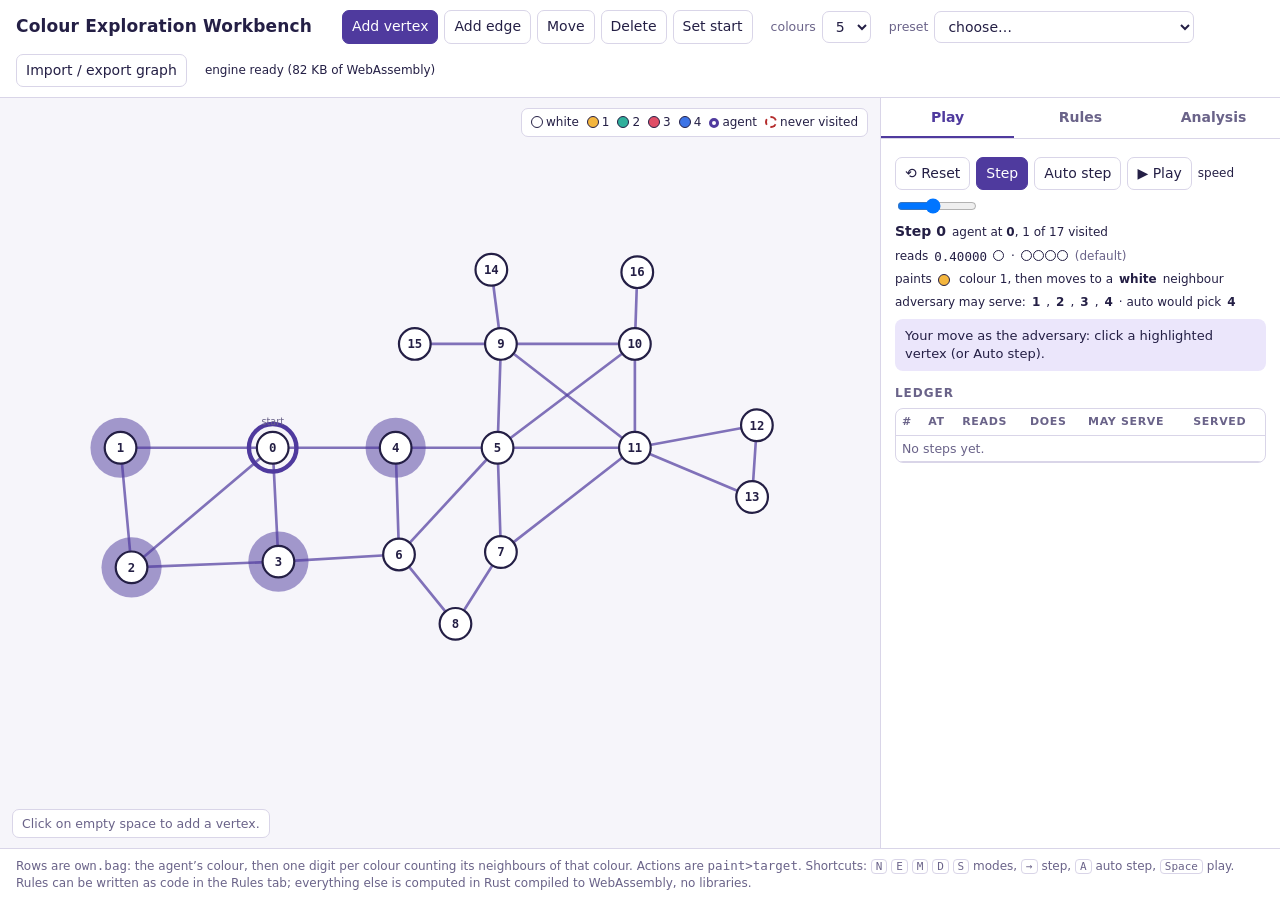
==== commit 54325475: "Workbench: algorithm editor with editable templates, rule-to-table, row filter Rules can be written " ====
--- a/workbench/site/index.html
+++ b/workbench/site/index.html
@@ -113,6 +113,11 @@
     </section>
 
     <section class="panel" id="panel-rules">
+      <h2>Algorithm</h2>
+      <p class="note">Write the rule as code: a function body receiving the row and returning the action. It is compiled into a table for every row up to the graph’s largest degree, so the engine and the exact game use exactly what you wrote. Rows in the table below still win over it.</p>
+      <div class="row"><label class="small" for="algo-preset">template</label><select id="algo-preset"><option value="">choose…</option><option value="sigma">σ* (readable form)</option><option value="sweep">sweep(c,t,p) with parameters</option><option value="flipsweep4">flipsweep4</option><option value="flipsweep4b">flipsweep4b</option><option value="flipsweep5">flipsweep5</option><option value="flipsweep5d">flipsweep5d</option><option value="eat3">eat3</option><option value="chase3">chase3</option><option value="chase">chase white, else stay</option><option value="blank">blank with the API</option></select><button type="button" id="b-algo-compile" class="primary">Compile and use</button><button type="button" id="b-algo-off">Stop using</button><button type="button" id="b-algo-table" title="Copy the compiled rows into the table below, where each row can be changed">To table</button></div>
+      <textarea id="algo" spellcheck="false" style="min-height:190px" placeholder="if (has(W)) return { paint: 1, target: W };&#10;..."></textarea>
+      <div id="algo-status" class="note"></div>
       <h2>Undefined rows</h2>
       <div class="row"><label for="default" class="small">answered by</label>
         <select id="default">
@@ -128,9 +133,12 @@
           <option value="chasewhite">chase white, else stay</option>
         </select>
         <span id="sweepparams" hidden>c <select id="sw-c"></select> t <select id="sw-t"></select> p <select id="sw-p"></select></span>
+        <button type="button" id="b-edit-default" title="Load this rule's code into the algorithm editor, compile it, and use it">Edit this rule as code</button>
+        <button type="button" id="b-default-table" title="Write this rule's action for every row up to the graph's largest degree into the table below, where each row can be changed">Edit this rule as table</button>
       </div>
       <p class="note">Rows you define below always win over the default. With “nothing”, the first undefined row the agent reads stops the play and asks you for its action, so a rule can be built while playing.</p>
       <h2>Defined rows <span id="rowcount" class="small"></span></h2>
+      <div class="row"><input type="text" id="rowfilter" class="mono" placeholder="filter rows, e.g. 1. or 2.00" size="18"><span class="note">rows starting with this text; at most 2000 shown</span></div>
       <div class="row"><input type="text" id="newrow" class="mono" placeholder="row, e.g. 1.2010" size="12"> paint <select id="newpaint"></select> target <select id="newtarget"></select> <button type="button" id="b-addrow">Add</button></div>
       <div id="tablewrap"><table id="rules"><thead><tr><th>row</th><th>bag</th><th>paint</th><th>target</th><th></th></tr></thead><tbody></tbody></table></div>
       <h2>Import / export</h2>
@@ -149,7 +157,7 @@
     </section>
   </aside>
 </main>
-<div class="footer">Rows are <span class="mono">own.bag</span>: the agent’s colour, then one digit per colour counting its neighbours of that colour. Actions are <span class="mono">paint&gt;target</span>. Shortcuts: <kbd>N</kbd> <kbd>E</kbd> <kbd>M</kbd> <kbd>D</kbd> <kbd>S</kbd> modes, <kbd>→</kbd> step, <kbd>A</kbd> auto step, <kbd>Space</kbd> play. Everything is computed in Rust compiled to WebAssembly, no libraries.</div>
+<div class="footer">Rows are <span class="mono">own.bag</span>: the agent’s colour, then one digit per colour counting its neighbours of that colour. Actions are <span class="mono">paint&gt;target</span>. Shortcuts: <kbd>N</kbd> <kbd>E</kbd> <kbd>M</kbd> <kbd>D</kbd> <kbd>S</kbd> modes, <kbd>→</kbd> step, <kbd>A</kbd> auto step, <kbd>Space</kbd> play. Rules can be written as code in the Rules tab; everything else is computed in Rust compiled to WebAssembly, no libraries.</div>
 
 <dialog id="graphdialog" style="border:1px solid var(--rule);border-radius:10px;background:var(--surface);color:var(--ink);max-width:560px;width:90%">
   <h3 style="margin:0 0 8px;font-size:15px">Graph as text</h3>
@@ -216,6 +224,8 @@
   k: 5, nodes: [], edges: [], start: 0, mode: 'node', edgeFrom: null, drag: null,
   table: new Map(), // rowText -> {paint, target}
   def: 'none', sweep: [0, 4, 0],
+  algo: null, // {src, table: Map, maxDeg, errors}
+  algoSrc: '',
   play: null, replay: null, timer: null, defining: null,
 };
 const PRESETS = {
@@ -245,7 +255,136 @@
 }
 
 // ------------------------------------------------------------ rule table helpers
-function tableText() { return [...state.table.entries()].sort().map(([r, a]) => `${r} ${a.paint}>${a.target === -1 ? 'stay' : a.target}`).join('\n'); }
+function handTableText() { return [...state.table.entries()].sort().map(([r, a]) => `${r} ${a.paint}>${a.target === -1 ? 'stay' : a.target}`).join('\n'); }
+function tableText() {
+  ensureAlgo();
+  const parts = [];
+  if (state.algo) for (const [r, a] of state.algo.table) parts.push(`${r} ${a.paint}>${a.target === -1 ? 'stay' : a.target}`);
+  const hand = handTableText(); if (hand) parts.push(hand);
+  return parts.join('\n');
+}
+function maxDegree() { const d = new Array(state.nodes.length).fill(0); for (const [u, v] of state.edges) { d[u]++; d[v]++; } return Math.max(1, ...d); }
+function forEachRow(k, maxDeg, fn) {
+  const cnt = new Array(k).fill(0);
+  const rec = (c, left, own) => {
+    if (c === k) { if (cnt.reduce((a, b) => a + b, 0) >= 1) fn(own, cnt); return; }
+    for (let x = 0; x <= left; x++) { cnt[c] = x; rec(c + 1, left - x, own); }
+    cnt[c] = 0;
+  };
+  for (let own = 0; own < k; own++) rec(0, maxDeg, own);
+}
+function sweepSource(c, t, p, title) {
+  return `// ${title}: the sweep family sweep(c,t,p).  c = chase mode (what to paint
+// while chasing white), t = target mode, p = paint mode.  Change the three
+// numbers; the meaning of each mode is spelled out below.
+const c = ${c}, t = ${t}, p = ${p};
+const nw = []; for (let x = 1; x < k; x++) if (has(x)) nw.push(x);   // nonwhite colours present
+if (has(W)) {
+  // chase modes: 0-3 paint the constant min(c+1, k-1); 4 paints nxt(own);
+  // 5 paints nxt(smallest nonwhite present); 6 paints nxt(largest nonwhite present)
+  const paint = c <= 3 ? Math.min(c + 1, k - 1) : c === 4 ? nxt(own) : c === 5 ? (nw.length ? nxt(nw[0]) : 1) : (nw.length ? nxt(nw[nw.length - 1]) : 1);
+  return { paint, target: W };
+}
+if (nw.length === 0) return { paint: nxt(own), target: own };
+const mn = nw[0], mx = nw[nw.length - 1], pick = (x) => (has(x) ? x : mn);
+// target modes: 0 smallest, 1 largest, 2 own, 3 nxt(own), 4 prv(own) (each falling back to the smallest)
+const target = t === 0 ? mn : t === 1 ? mx : t === 2 ? pick(own) : t === 3 ? pick(nxt(own)) : pick(prv(own));
+// paint modes: 0 nxt(target), 1 nxt(own), 2 the target colour, 3-6 the constant p-2
+const paint = p === 0 ? nxt(target) : p === 1 ? nxt(own) : p === 2 ? target : Math.min(p - 2, k - 1);
+return { paint, target };`;
+}
+function flipsweep4Source(b) {
+  return `// flipsweep4${b ? 'b' : ''} (k >= 4): S = 1 frontier, F = 2 and G = 3 finished and flipping.
+// Chase white painting S; next to a frontier vertex head for it${b ? ', flipping your own colour' : ''};
+// otherwise sweep finished territory by flipping F/G.
+const S = 1, F = 2, G = 3;
+if (has(W)) return { paint: S, target: W };
+if (own === W || own === S) return has(S) ? { paint: F, target: S } : has(F) ? { paint: G, target: F } : { paint: F, target: has(G) ? G : 'stay' };
+if (own === F) return has(S) ? { paint: ${b ? 'G' : 'F'}, target: S } : has(F) ? { paint: G, target: F } : { paint: G, target: has(G) ? G : 'stay' };
+return has(S) ? { paint: ${b ? 'F' : 'G'}, target: S } : has(G) ? { paint: F, target: G } : { paint: F, target: has(F) ? F : 'stay' };`;
+}
+const ALGO_TEMPLATES = {
+  blank: `// The row: own (your colour, 0 = white), bag (an array: bag[c] = how many
+// neighbours carry colour c), k (number of colours), deg (number of neighbours).
+// Helpers: W = 0, has(c) (is colour c in the bag?), nxt(c) and prv(c) (the
+// nonwhite cycle 1 -> 2 -> ... -> k-1 -> 1).
+// Return { paint: colour, target: colour } or { paint: colour, target: 'stay' }.
+if (has(W)) return { paint: 1, target: W };
+return { paint: own, target: 'stay' };`,
+  sigma: `// sigma* = sweep(c0,t4,p0): chase white painting 1; otherwise target the
+// colour before your own in the cycle 1 -> 2 -> ... -> k-1 -> 1 (the smallest
+// colour present if that one is absent) and paint the colour after the target.
+if (has(W)) return { paint: 1, target: W };
+let t = prv(own);
+if (!has(t)) { t = 1; while (!has(t)) t++; }
+return { paint: nxt(t), target: t };`,
+  sweep: sweepSource(0, 4, 0, 'sweep(c0,t4,p0) = sigma*'),
+  flipsweep4: flipsweep4Source(false),
+  flipsweep4b: flipsweep4Source(true),
+  flipsweep5: `// flipsweep5 (k = 5): S = 1 frontier, F = 2 and G = 3 finished and flipping,
+// P = 4 pending: a vertex left toward white while another white neighbour
+// remained.  P is sought before S.
+const S = 1, F = 2, G = 3, P = 4;
+if (has(W)) return { paint: bag[W] >= 2 ? P : S, target: W };
+if (own === F) return has(P) ? { paint: F, target: P } : has(S) ? { paint: F, target: S } : has(F) ? { paint: G, target: F } : { paint: G, target: has(G) ? G : 'stay' };
+if (own === G) return has(P) ? { paint: G, target: P } : has(S) ? { paint: G, target: S } : has(G) ? { paint: F, target: G } : { paint: F, target: has(F) ? F : 'stay' };
+return has(P) ? { paint: F, target: P } : has(S) ? { paint: F, target: S } : has(F) ? { paint: G, target: F } : { paint: F, target: has(G) ? G : 'stay' };`,
+  flipsweep5d: `// flipsweep5d (k = 5): S = 1 frontier, F = 2 and G = 3 finished and flipping,
+// D = 4 dead end.  Chase white painting S; a finished leaf becomes D; otherwise
+// head for a frontier neighbour, else sweep finished territory by flipping F/G.
+const S = 1, F = 2, G = 3, D = 4;
+if (has(W)) return { paint: S, target: W };
+if (deg === 1) { for (let c = 0; c < k; c++) if (has(c)) return { paint: D, target: c }; }
+if (own === F) return has(S) ? { paint: F, target: S } : has(F) ? { paint: G, target: F } : { paint: G, target: has(G) ? G : 'stay' };
+if (own === G) return has(S) ? { paint: G, target: S } : has(G) ? { paint: F, target: G } : { paint: F, target: has(F) ? F : 'stay' };
+return has(S) ? { paint: F, target: S } : has(F) ? { paint: G, target: F } : { paint: F, target: has(G) ? G : 'stay' };`,
+  eat3: `// eat3 (k = 3): colours a = 1, b = 2.  Chase white painting a; otherwise
+// paint b and target a; without a, flip: from a paint b and target b, from b
+// paint a and target b.  The trail-eating walk.
+const A = 1, B = 2;
+if (has(W)) return { paint: A, target: W };
+if (own === W || own === A) return has(A) ? { paint: B, target: A } : { paint: B, target: has(B) ? B : 'stay' };
+return has(A) ? { paint: B, target: A } : { paint: A, target: has(B) ? B : 'stay' };`,
+  chase3: `// chase3 (k = 3): S = 1 frontier, F = 2 finished.  Chase white painting S;
+// otherwise paint F and head for S, else for F.  No sweep.
+const S = 1, F = 2;
+if (has(W)) return { paint: S, target: W };
+return has(S) ? { paint: F, target: S } : { paint: F, target: has(F) ? F : 'stay' };`,
+  chase: `// chase white painting your own colour; with no white neighbour, stay
+if (has(W)) return { paint: own, target: W };
+return { paint: own, target: 'stay' };`,
+};
+function defaultAsSource() {
+  // the code of the rule chosen in "answered by", sweep parameters included
+  if (state.def === 'sweep') return sweepSource(state.sweep[0], state.sweep[1], state.sweep[2], `sweep(c${state.sweep[0]},t${state.sweep[1]},p${state.sweep[2]})`);
+  if (state.def === 'sigma') return sweepSource(0, 4, 0, 'sweep(c0,t4,p0) = sigma*');
+  if (state.def === 'chasewhite') return ALGO_TEMPLATES.chase;
+  return ALGO_TEMPLATES[state.def] || ALGO_TEMPLATES.blank;
+}
+function compileAlgo(src, k, maxDeg) {
+  const f = new Function('own', 'bag', 'k', 'deg', 'has', 'nxt', 'prv', 'W', src); // throws on a syntax error
+  const table = new Map(), errors = [];
+  const nxt = (c) => (c === 0 ? 1 : (c % (k - 1)) + 1), prv = (c) => (c <= 1 ? k - 1 : c - 1);
+  forEachRow(k, maxDeg, (own, cnt) => {
+    const rowText = own + '.' + cnt.map((x) => x.toString(16)).join('');
+    const bag = cnt.slice(), has = (c) => Number.isInteger(c) && c >= 0 && c < k && bag[c] > 0, deg = bag.reduce((a, b) => a + b, 0);
+    let out;
+    try { out = f(own, bag, k, deg, has, nxt, prv, 0); } catch (e) { if (errors.length < 5) errors.push(`${rowText}: ${e.message}`); return; }
+    let paint, target;
+    if (Array.isArray(out)) [paint, target] = out; else if (out && typeof out === 'object') ({ paint, target } = out); else { if (errors.length < 5) errors.push(`${rowText}: returned ${JSON.stringify(out)}, expected { paint, target }`); return; }
+    if (target === 'stay' || target === undefined || target === null) target = -1;
+    if (!(Number.isInteger(paint) && paint >= 0 && paint < k) || !(target === -1 || (Number.isInteger(target) && target >= 0 && target < k))) { if (errors.length < 5) errors.push(`${rowText}: paint ${paint}, target ${target} are not colours below ${k}`); return; }
+    table.set(rowText, { paint, target });
+  });
+  return { src, table, maxDeg, k, errors };
+}
+function ensureAlgo() {
+  // recompile when the palette or the graph's largest degree changed
+  if (!state.algoSrc) { state.algo = null; return; }
+  const d = maxDegree();
+  if (state.algo && state.algo.k === state.k && state.algo.maxDeg >= d && state.algo.src === state.algoSrc) return;
+  try { state.algo = compileAlgo(state.algoSrc, state.k, d); } catch (e) { state.algo = null; state.algoError = e.message; }
+}
 function parseTableText(text) {
   const m = new Map();
   for (let line of text.split('\n')) { line = line.split('#')[0].trim(); if (!line) continue; const [r, a] = line.split(/\s+/); if (!r || !a) throw new Error('bad line: ' + line); const [p, t] = a.split('>'); if (!/^\d+\.[0-9a-f]+$/.test(r) || p === undefined || t === undefined) throw new Error('bad line: ' + line); m.set(r, { paint: +p, target: t === 'stay' || t === 's' ? -1 : +t }); }
@@ -265,9 +404,9 @@
 }
 
 // ------------------------------------------------------------ persistence (per-browser convenience only)
-function save() { try { localStorage.setItem('cew.state', JSON.stringify({ k: state.k, nodes: state.nodes, edges: state.edges, start: state.start, table: [...state.table.entries()], def: state.def, sweep: state.sweep })); } catch (e) { /* storage unavailable */ } }
+function save() { try { localStorage.setItem('cew.state', JSON.stringify({ k: state.k, nodes: state.nodes, edges: state.edges, start: state.start, table: [...state.table.entries()], def: state.def, sweep: state.sweep, algoSrc: state.algoSrc })); } catch (e) { /* storage unavailable */ } }
 function restore() {
-  try { const s = JSON.parse(localStorage.getItem('cew.state') || 'null'); if (!s || !s.nodes || !s.nodes.length) return false; state.k = s.k || 5; state.nodes = s.nodes; state.edges = s.edges || []; state.start = s.start || 0; state.table = new Map(s.table || []); state.def = s.def || 'none'; state.sweep = s.sweep || [0, 4, 0]; return true; } catch (e) { return false; }
+  try { const s = JSON.parse(localStorage.getItem('cew.state') || 'null'); if (!s || !s.nodes || !s.nodes.length) return false; state.k = s.k || 5; state.nodes = s.nodes; state.edges = s.edges || []; state.start = s.start || 0; state.table = new Map(s.table || []); state.def = s.def || 'none'; state.sweep = s.sweep || [0, 4, 0]; state.algoSrc = s.algoSrc || ''; return true; } catch (e) { return false; }
 }
 
 // ------------------------------------------------------------ play
@@ -289,7 +428,8 @@
   const r = engine(requestText('step', { colours: p.colours.join(' '), cur: p.cur, vis: [...p.vis].join(' ') }));
   if (r.status !== 'ok') { p.done = { kind: 'error', message: r.message }; return; }
   if (!r.defined) { p.pending = null; state.defining = { row: r.row, degree: r.degree }; return; }
-  p.pending = { row: r.row, paint: r.paint, target: r.target, options: r.options, auto: r.auto, source: r.source };
+  const source = state.table.has(r.row) ? 'table' : state.algo && state.algo.table.has(r.row) ? 'algorithm' : r.source;
+  p.pending = { row: r.row, paint: r.paint, target: r.target, options: r.options, auto: r.auto, source };
 }
 function applyChoice(choice) {
   const p = state.play, pd = p.pending; if (!pd) return;
@@ -398,12 +538,23 @@
 }
 function colourOptions(withStay) { let s = ''; for (let c = 0; c < state.k; c++) s += `<option value="${c}">${c === 0 ? '0 white' : c}</option>`; if (withStay) s += '<option value="-1">stay</option>'; return s; }
 function renderRules() {
+  ensureAlgo();
+  const ta = $('#algo'); if (document.activeElement !== ta && ta.value !== state.algoSrc) ta.value = state.algoSrc;
+  const st = $('#algo-status');
+  if (!state.algoSrc) st.innerHTML = 'No algorithm in use; undefined rows are answered by the choice below.';
+  else if (!state.algo) st.innerHTML = `<span style="color:var(--bad)">Does not compile: ${state.algoError || 'unknown error'}</span>`;
+  else st.innerHTML = `<span style="color:${state.algo.errors.length ? 'var(--warn)' : 'var(--good)'}">In use: ${state.algo.table.size.toLocaleString()} rows compiled for ${state.k} colours up to degree ${state.algo.maxDeg}${state.algo.errors.length ? `; ${state.algo.errors.length} rows rejected, e.g. ${state.algo.errors[0]}` : ''}.</span> Rows it does not cover fall to the choice below.`;
   $('#default').value = state.def; $('#sweepparams').hidden = state.def !== 'sweep';
   ['sw-c', 'sw-t', 'sw-p'].forEach((id, j) => { const sel = $('#' + id); const max = j === 1 ? 4 : 6; if (sel.options.length !== max + 1) { sel.innerHTML = [...Array(max + 1).keys()].map((v) => `<option>${v}</option>`).join(''); } sel.value = state.sweep[j]; });
   $('#newpaint').innerHTML = colourOptions(false); $('#newtarget').innerHTML = colourOptions(true);
   $('#rowcount').textContent = state.table.size ? `(${state.table.size})` : '';
   const tb = $('#rules tbody');
-  tb.innerHTML = [...state.table.entries()].sort().map(([r, a]) => `<tr data-row="${r}"><td class="mono">${r}</td><td>${bagChips(r)}</td><td><select class="e-paint">${colourOptions(false)}</select></td><td><select class="e-target">${colourOptions(true)}</select></td><td><button type="button" class="e-del" title="remove">✕</button></td></tr>`).join('') || '<tr><td colspan="5" class="note">No rows yet. Define rows while playing, add them here, or paste a table below.</td></tr>';
+  const filter = ($('#rowfilter').value || '').trim();
+  const all = [...state.table.entries()].sort().filter(([r]) => r.startsWith(filter));
+  const shown = all.slice(0, 2000);
+  tb.innerHTML = shown.map(([r, a]) => `<tr data-row="${r}"><td class="mono">${r}</td><td>${bagChips(r)}</td><td><select class="e-paint">${colourOptions(false)}</select></td><td><select class="e-target">${colourOptions(true)}</select></td><td><button type="button" class="e-del" title="remove">✕</button></td></tr>`).join('')
+    + (all.length > shown.length ? `<tr><td colspan="5" class="note">${all.length - shown.length} more rows match; narrow the filter to see them.</td></tr>` : '')
+    || '<tr><td colspan="5" class="note">No rows yet. Define rows while playing, add them here, paste a table below, or turn a rule into rows with “Edit this rule as table”.</td></tr>';
   tb.querySelectorAll('tr[data-row]').forEach((tr) => {
     const r = tr.dataset.row, a = state.table.get(r); tr.querySelector('.e-paint').value = a.paint; tr.querySelector('.e-target').value = a.target;
     tr.querySelector('.e-paint').addEventListener('change', (e) => { state.table.set(r, { paint: +e.target.value, target: state.table.get(r).target }); save(); resetPlay(); render(); });
@@ -485,6 +636,26 @@
 $('#b-table-import').addEventListener('click', () => { try { state.table = parseTableText($('#tabletext').value); save(); resetPlay(); render(); } catch (err) { alert(err.message); } });
 $('#b-table-export').addEventListener('click', () => { $('#tabletext').value = `# cegis rule k=${state.k} rows=${state.table.size}\n` + tableText(); });
 $('#b-table-clear').addEventListener('click', () => { state.table = new Map(); save(); resetPlay(); render(); });
+$('#algo-preset').addEventListener('change', (e) => { const v = e.target.value; e.target.value = ''; if (v) { $('#algo').value = ALGO_TEMPLATES[v]; } });
+$('#b-algo-compile').addEventListener('click', () => { state.algoSrc = $('#algo').value; state.algo = null; state.algoError = null; ensureAlgo(); save(); resetPlay(); render(); switchTab('rules'); });
+$('#b-algo-off').addEventListener('click', () => { state.algoSrc = ''; state.algo = null; save(); resetPlay(); render(); });
+function materialise(map, what) {
+  if (!map.size) { alert('The rule produced no rows.'); return; }
+  if (state.table.size && !confirm(`Replace the ${state.table.size} defined rows with the ${map.size} rows of ${what}?`)) return;
+  state.table = new Map(map); save(); resetPlay(); render(); switchTab('rules');
+}
+$('#rowfilter').addEventListener('input', () => renderRules());
+$('#b-default-table').addEventListener('click', () => {
+  if (state.def === 'none') { alert('Choose a rule in "answered by" first.'); return; }
+  let comp; try { comp = compileAlgo(defaultAsSource(), state.k, maxDegree()); } catch (e) { alert(e.message); return; }
+  materialise(comp.table, `${$('#default').selectedOptions[0].textContent.trim()} (${state.k} colours, degree up to ${maxDegree()})`);
+});
+$('#b-algo-table').addEventListener('click', () => { ensureAlgo(); if (!state.algo) { alert('Compile an algorithm first.'); return; } materialise(state.algo.table, `the compiled algorithm (${state.k} colours, degree up to ${state.algo.maxDeg})`); });
+$('#b-edit-default').addEventListener('click', () => {
+  if (state.def === 'none') { alert('Choose a rule in "answered by" first, or pick a template above.'); return; }
+  state.algoSrc = defaultAsSource(); state.algo = null; state.algoError = null; ensureAlgo(); save(); resetPlay(); render();
+  const ta = $('#algo'); ta.scrollIntoView({ block: 'center' }); ta.focus();
+});
 $('#b-reset').addEventListener('click', () => { resetPlay(); render(); });
 $('#b-step').addEventListener('click', () => { stopPlay(); stepOnce(false); render(); });
 $('#b-auto').addEventListener('click', () => { stopPlay(); stepOnce(true); render(); });
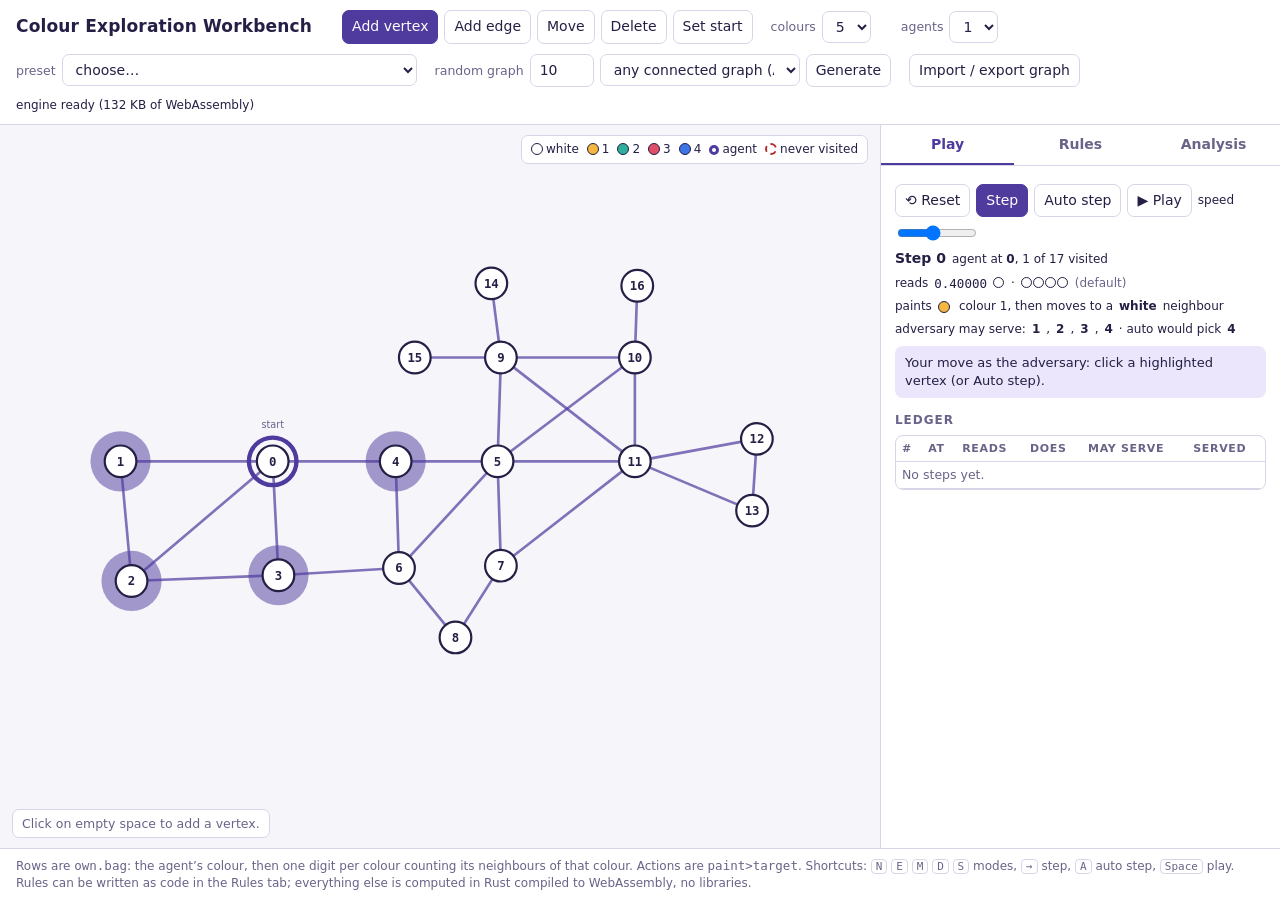
==== commit 765b110d: "Merge pull request #3 from Jay-Gupta0607/feature/a-gen6 Feature/a gen6" ====
--- a/workbench/site/index.html
+++ b/workbench/site/index.html
@@ -8,7 +8,7 @@
 :root{
   --paper:#f6f5fa; --surface:#ffffff; --ink:#241f45; --soft:#6a6389; --rule:#d9d5e8; --pen:#4f3a9e; --pen-soft:#ebe6fb;
   --good:#1f7a55; --good-bg:#e3f3eb; --bad:#b42b2b; --bad-bg:#f9e4e4; --warn:#8a6400; --warn-bg:#f7efd6;
-  --c0:#ffffff; --c1:#f4b63e; --c2:#2faf9b; --c3:#e04e67; --c4:#3d74e6; --c5:#8e5ad6;
+  --c0:#ffffff; --c1:#f4b63e; --c2:#2faf9b; --c3:#e04e67; --c4:#3d74e6; --c5:#8e5ad6; --cred:#e5484d; --cgreen:#3aa655;
   --mono:ui-monospace,Menlo,Consolas,monospace; --body:system-ui,-apple-system,"Segoe UI",Roboto,Helvetica,Arial,sans-serif;
 }
 @media (prefers-color-scheme: dark){:root{
@@ -52,6 +52,13 @@
 .banner.bad{background:var(--bad-bg);color:var(--bad)}
 .banner.warn{background:var(--warn-bg);color:var(--warn)}
 .banner.neutral{background:var(--pen-soft);color:var(--ink)}
+.pills{display:flex;flex-wrap:wrap;gap:6px;margin:6px 0}
+.pill{border:1px solid var(--rule);border-radius:999px;padding:2px 10px;font-size:12px;background:var(--surface);color:var(--ink)}
+.pill b{font-weight:600}
+.khint{font-size:12px;color:var(--soft);margin-left:6px}
+.khint.warn{color:var(--warn);font-weight:600}
+.pill.good{background:var(--good-bg);color:var(--good);border-color:transparent}
+.pill.bad{background:var(--bad-bg);color:var(--bad);border-color:transparent}
 table{border-collapse:collapse;width:100%;font-size:12.5px}
 th{text-align:left;color:var(--soft);font-weight:600;font-size:11px;letter-spacing:.06em;text-transform:uppercase;padding:5px 6px;border-bottom:1px solid var(--rule)}
 td{padding:4px 6px;border-bottom:1px solid var(--rule);vertical-align:middle;white-space:nowrap}
@@ -80,8 +87,10 @@
     <button type="button" data-mode="delete" aria-pressed="false" title="Click a vertex or an edge to remove it (D)">Delete</button>
     <button type="button" data-mode="start" aria-pressed="false" title="Click a vertex to make it the start (S)">Set start</button>
   </div>
-  <div class="group"><label for="k">colours</label><select id="k"><option>2</option><option>3</option><option>4</option><option selected>5</option><option>6</option></select></div>
-  <div class="group"><label for="preset">preset</label><select id="preset"><option value="">choose…</option><option value="sketch1">Sketch I (17)</option><option value="sketch2">Sketch II (14)</option><option value="paw">paw + pendant (k=2 killer)</option><option value="c4p">C4 with two pendants</option><option value="ladder4">ladder L4 with corner pendants</option><option value="clear">empty canvas</option></select></div>
+  <div class="group"><label for="k">colours</label><select id="k"><option>2</option><option>3</option><option>4</option><option selected>5</option><option>6</option></select><span id="khint" class="khint" role="status"></span></div>
+  <div class="group"><label for="agents">agents</label><select id="agents" title="One agent, or two that see each other and run a built-in rule: A_2x5 (take turns, five colours) or A_2x4 (act together, four colours)"><option value="1" selected>1</option><option value="2">2</option></select><span id="ahint" class="khint" role="status"></span></div>
+  <div class="group"><label for="preset">preset</label><select id="preset"><option value="">choose…</option><option value="sketch1">Sketch I</option><option value="sketch2">Sketch II</option><option value="paw">paw + pendant</option><option value="c4p">C4 with two pendants</option><option value="ladder4">ladder L4 with corner pendants</option><option value="agen6path" title="Selects the rule A_Gen6 and six colours">A_Gen6 · path</option><option value="agen6triangle" title="Selects the rule A_Gen6 and six colours">A_Gen6 · triangle</option><option value="agen6tree" title="Selects the rule A_Gen6 and six colours">A_Gen6 · tree</option><option value="agen6sketch1" title="Selects the rule A_Gen6 and six colours">A_Gen6 · Sketch I</option><option value="atc3cycle" title="Selects the rule A_TC3 and three colours">A_TC3 · 5-cycle</option><option value="atc3tree" title="Selects the rule A_TC3 and three colours">A_TC3 · binary tree</option><option value="ac4fig2a" title="Selects the rule A_C4 and four colours">A_C4 · bridge + 4-cycle</option><option value="ac4fig2b" title="Selects the rule A_C4 and four colours">A_C4 · K3,2</option><option value="aus5k4" title="Selects the rule A_US5 and five colours">A_US5 · K4</option><option value="aus5k4tail" title="Selects the rule A_US5 and five colours">A_US5 · K4 with a tail</option><option value="a2path" title="Selects two agents, the rule A_2x5 and five colours">A_2x5 · two agents · path</option><option value="a2diamond" title="Selects two agents, the rule A_2x5 and five colours">A_2x5 · two agents · diamond</option><option value="a2k4" title="Selects two agents, the rule A_2x5 and five colours">A_2x5 · two agents · K4</option><option value="a2sketch1" title="Selects two agents, the rule A_2x5 and five colours">A_2x5 · two agents · Sketch I</option><option value="a4path" title="Selects two agents, the rule A_2x4 and four colours">A_2x4 · two agents · path</option><option value="a4rich" title="Selects two agents, the rule A_2x4 and four colours">A_2x4 · two agents · triangle with two leaves</option><option value="a4diamond" title="Selects two agents, the rule A_2x4 and four colours">A_2x4 · two agents · diamond</option><option value="a4wheel" title="Selects two agents, the rule A_2x4 and four colours">A_2x4 · two agents · wheel</option><option value="clear">empty canvas</option></select></div>
+  <div class="group" style="flex-wrap:wrap"><label for="rn">random graph</label><input type="number" id="rn" value="10" min="2" max="32" step="1" style="width:64px" title="How many vertices: 2 to 32"><select id="rfam" aria-label="family of graph" style="max-width:200px" title="Which family of graph to generate. In brackets: the first algorithm of the papers that is guaranteed to explore it; the algorithms with more colours (A_TC3, A_C4, A_US5, A_Gen6) are guaranteed too."><option value="any" selected>any connected graph (A_Gen6)</option><option value="ktf">clique / triangle-free blocks (A_US5)</option><option value="cb">cycle / K(p,q) blocks (A_C4)</option><option value="cactus">cactus (A_C4)</option><option value="tree">tree (A_TC3)</option><option value="cycle">simple cycle (A_TC3)</option></select><button type="button" id="b-random" title="Replace the canvas with a new random graph of this family and size">Generate</button></div>
   <div class="group"><button type="button" id="b-import-graph">Import / export graph</button></div>
   <div class="group small" id="wasm-status">loading engine…</div>
 </header>
@@ -113,9 +122,19 @@
     </section>
 
     <section class="panel" id="panel-rules">
+      <div id="rules-two" hidden>
+        <h2>Two agents</h2>
+        <div class="row"><label class="small" for="two-rule">rule</label><select id="two-rule" title="The built-in rule the two agents run"><option value="a2c5">A_2x5 · take turns · five colours</option><option value="a2c4">A_2x4 · act together · four colours</option></select></div>
+        <p class="note" id="two-intro"></p>
+        <h2>The model</h2>
+        <ul class="note" id="two-model"></ul>
+        <h2 id="two-rules-h"></h2>
+        <table id="two-rules"><thead><tr><th>rule</th><th>what it does</th></tr></thead><tbody></tbody></table>
+      </div>
+      <div id="rules-one">
       <h2>Algorithm</h2>
       <p class="note">Write the rule as code: a function body receiving the row and returning the action. It is compiled into a table for every row up to the graph’s largest degree, so the engine and the exact game use exactly what you wrote. Rows in the table below still win over it.</p>
-      <div class="row"><label class="small" for="algo-preset">template</label><select id="algo-preset"><option value="">choose…</option><option value="sigma">σ* (readable form)</option><option value="sweep">sweep(c,t,p) with parameters</option><option value="flipsweep4">flipsweep4</option><option value="flipsweep4b">flipsweep4b</option><option value="flipsweep5">flipsweep5</option><option value="flipsweep5d">flipsweep5d</option><option value="eat3">eat3</option><option value="chase3">chase3</option><option value="chase">chase white, else stay</option><option value="blank">blank with the API</option></select><button type="button" id="b-algo-compile" class="primary">Compile and use</button><button type="button" id="b-algo-off">Stop using</button><button type="button" id="b-algo-table" title="Copy the compiled rows into the table below, where each row can be changed">To table</button></div>
+      <div class="row"><label class="small" for="algo-preset">template</label><select id="algo-preset"><option value="">choose…</option><option value="sigma">σ* (readable form)</option><option value="sweep">sweep(c,t,p) with parameters</option><option value="flipsweep4">flipsweep4</option><option value="flipsweep4b">flipsweep4b</option><option value="flipsweep5">flipsweep5</option><option value="flipsweep5d">flipsweep5d</option><option value="eat3">eat3</option><option value="chase3">chase3</option><option value="chase">chase white, else stay</option><option value="agen6">A_Gen6 (paper, needs 6 colours)</option><option value="atc3">A_TC3 (trees and cycles, 3 colours)</option><option value="ac4">A_C4 (cycle and bipartite blocks, 4 colours)</option><option value="aus5">A_US5 (clique or triangle-free blocks, 5 colours)</option><option value="blank">blank with the API</option></select><button type="button" id="b-algo-compile" class="primary">Compile and use</button><button type="button" id="b-algo-off">Stop using</button><button type="button" id="b-algo-table" title="Copy the compiled rows into the table below, where each row can be changed">To table</button></div>
       <textarea id="algo" spellcheck="false" style="min-height:190px" placeholder="if (has(W)) return { paint: 1, target: W };&#10;..."></textarea>
       <div id="algo-status" class="note"></div>
       <h2>Undefined rows</h2>
@@ -131,6 +150,10 @@
           <option value="eat3">eat3 (k≥3)</option>
           <option value="chase3">chase3 (k≥3)</option>
           <option value="chasewhite">chase white, else stay</option>
+          <option value="agen6">A_Gen6 (paper model, k=6)</option>
+          <option value="atc3">A_TC3 (paper model, k=3)</option>
+          <option value="ac4">A_C4 (paper model, k=4)</option>
+          <option value="aus5">A_US5 (paper model, k=5)</option>
         </select>
         <span id="sweepparams" hidden>c <select id="sw-c"></select> t <select id="sw-t"></select> p <select id="sw-p"></select></span>
         <button type="button" id="b-edit-default" title="Load this rule's code into the algorithm editor, compile it, and use it">Edit this rule as code</button>
@@ -145,6 +168,7 @@
       <p class="note">One <span class="mono">row paint&gt;target</span> per line, the engine’s <span class="mono">rule_final.txt</span> format; lines starting with <span class="mono">#</span> are ignored.</p>
       <textarea id="tabletext" spellcheck="false"></textarea>
       <div class="row"><button type="button" id="b-table-import">Replace table with text</button><button type="button" id="b-table-export">Text from table</button><button type="button" id="b-table-clear">Clear table</button></div>
+      </div>
     </section>
 
     <section class="panel" id="panel-analysis">
@@ -152,7 +176,7 @@
       <p class="note">The exact game enumerates every position the adversary can reach under the rule. “Explores” means no adversarial execution leaves a vertex unvisited; “fails” comes with one trapping execution you can replay.</p>
       <div class="row"><label class="small" for="cap">position cap</label><input type="number" id="cap" value="1000000" min="1000" max="12000000" step="100000" style="width:120px"><button type="button" id="b-exact" class="primary">Search all executions</button><button type="button" id="b-cancel" disabled>Cancel</button></div>
       <h2>Quick adversary walks</h2>
-      <div class="row"><label class="small" for="walks">random walks</label><input type="number" id="walks" value="64" min="0" max="100000" style="width:90px"><button type="button" id="b-walks">Run walks</button></div>
+      <div class="row"><label class="small" for="walks">random walks</label><input type="number" id="walks" value="64" min="0" max="100000" style="width:90px"><button type="button" id="b-walks">Run walks</button><span id="walks-two" class="note" hidden>not offered for two agents: use the exact search</span></div>
       <div id="analysis"></div>
     </section>
   </aside>
@@ -172,7 +196,369 @@
 'use strict';
 const $ = (s) => document.querySelector(s);
 const PAL = ['var(--c0)', 'var(--c1)', 'var(--c2)', 'var(--c3)', 'var(--c4)', 'var(--c5)'];
+// An algorithm may choose its own colours by name: A_2x4 (colours init, head, path, fin) draws the path red and the fin green; `white` lists the
+// colours whose vertex letter is white.  Every other rule keeps the palette above, by colour number.
+const ALGO_PAL = { a2c4: { colours: ['var(--c0)', 'var(--c1)', 'var(--cred)', 'var(--cgreen)'], white: [2, 3] } };
+function palOf(c) { const a = activeAlgo(), p = a && ALGO_PAL[a]; return (p && p.colours[c]) || PAL[c]; }
+function whiteInk(c) { const a = activeAlgo(), p = a && ALGO_PAL[a]; return p ? p.white.includes(c) : c === 3 || c === 4 || c === 5; }
 const CNAME = ['white', 'colour 1', 'colour 2', 'colour 3', 'colour 4', 'colour 5'];
+
+// <page-logic> pure functions, no DOM and no state: checked by game-wasm/testdata/check_page_logic.mjs,
+// which also holds them to the engine's own verdicts.
+// The algorithms of the papers the page knows by name: the names of their colours (numbered as the papers list them) and
+// what each rule does.  A_Gen6: Takahashi et al., Algorithm 2.  A_TC3, A_C4, A_US5: Hiraoka et al., Algorithms 1 to 3, whose
+// rules are D1-D11, C1-C14 and U1-U19; the numbers below are those rules' numbers without the letter.
+const AGEN6_COLOURS = ['init', 'path', 'fin', 'head1', 'head2', 'neigh'];
+const AGEN6_RULES = [null,
+  'a probed vertex touching the path would make a chord: mark it neigh and go back to the head',
+  'a probed vertex may join the path: mark it head1 (a candidate) and go back to the head',
+  'the start vertex: become head1',
+  'probe an init neighbour',
+  'nothing left to probe (or a candidate is waiting): become head2',
+  'a rejected neighbour is left: go and reset it',
+  'commit to a candidate: become path and move to it',
+  'no candidate left: become fin and back up along the path',
+  'nothing left at the start: become fin and stop',
+  'back on a path vertex: it becomes the head again',
+  'a rejected neighbour: reset it to init and return to the head'];
+const ATC3_COLOURS = ['init', 'l0', 'l1'];
+const ATC3_RULES = [null,
+  'no neighbour at all: become l1 and stop',
+  'the start vertex, all neighbours init: become l0 and enter one',
+  'probe: become l1 and enter an init child',
+  'the probed child has children of its own: undo it (init) and go back',
+  'the probed child is a leaf: become l1 and go back',
+  'a leaf entered from its parent: become l1 and go back to it',
+  'an unfinished child subtree is left: enter it',
+  'everything below is done: become l1 and go back to the l0 neighbour',
+  'back on the start with everything done: become l1 and stop',
+  'after a probe an unfinished subtree is left: become l0 and enter it',
+  'nothing left below: stay l1 and go back to the l0 neighbour'];
+const AC4_COLOURS = ['init', 'fin', 'front', 'path'];
+const AC4_RULES = [null,
+  'only fin (or nothing) around: become fin and stop',
+  'every neighbour init: become front and enter one',
+  'entered from a path vertex with nothing to explore: become fin and go back to it',
+  'entered from a front vertex with nothing to explore: become fin and go back to it',
+  'between a front and a path vertex: become path and move on to an init neighbour',
+  'entered from a path vertex: become front and move on to an init neighbour',
+  'entered from a front vertex: become front and go back to it',
+  'a front vertex that sees the new front: become path and move to it',
+  'advance: stay front and enter an init neighbour',
+  'nothing left to enter: become fin and go to a path neighbour',
+  'a path vertex, no front around, an init neighbour left: become front and enter it',
+  'a path vertex with front and init neighbours: stay path and enter an init one',
+  'a path vertex whose block is done: become fin and go to the front neighbour',
+  'a path vertex heading back: become fin and go to a path neighbour'];
+const AUS5_COLOURS = ['init', 'path', 'neigh', 'fin', 'head'];
+const AUS5_RULES = [null,
+  'the start vertex, all neighbours init: become path and enter one',
+  'the predecessor, init for a moment, sees marks and no head: become path again',
+  'a candidate touching the path would make a chord: mark it neigh and go back to the head',
+  'a candidate touching no path vertex: become head and go back to the old head',
+  'the first vertex after the start: become head',
+  'backtracking through a clique: finish the head and go to the predecessor, init for a moment',
+  'two heads and a mark: go to the mark to restore it',
+  'marks restored: become path and move to the new head',
+  'backtracking, marks restored: finish this head and go to the predecessor',
+  'scan: enter the next init neighbour',
+  'nothing to scan: go back to the predecessor on the path',
+  'at the start with nothing yet: become path and enter an init neighbour',
+  'nothing left at the start: become fin and stop',
+  'predecessor with marks and the head around: become init and go to the head',
+  'predecessor with marks and no head: go to a mark to restore it',
+  'no head left: become the head again',
+  'predecessor next to the head, no marks: become head and go back to it',
+  'a mark next to the path: become init and go to the path vertex',
+  'a mark: become init and go back to the head'];
+// A_2x5: the two-agent algorithm of this workbench (not from a paper): the semi-DFS of A_US5 with the five colours of A_US5, run by
+// two agents that see each other; the second agent marks the head, which lets a rejected neighbour find its way back when two
+// vertices carry the head colour.  Rules T1-T21.  The agent that acts is named in the ledger: A works, B waits and follows.
+const A2C5_COLOURS = ['init', 'path', 'neigh', 'fin', 'head'];
+const A2C5_RULES = [null,
+  'no neighbour at all: become fin and stop',
+  'the start, both agents together: become path and enter an init neighbour',
+  'together on the head with a candidate waiting and a mark left: go and restore the mark',
+  'together on the head with a candidate waiting and no mark left: become path and move to the candidate',
+  'together on the head: probe an init neighbour',
+  'together on the head, nothing left to probe and no candidate: become fin (this flags the backtrack)',
+  'together on the start as the head: become path and enter an init neighbour',
+  'together on the start with nothing left: become fin and stop',
+  'together on a finished head: go and restore a mark',
+  'together on a finished head, marks restored: back up to the predecessor on the path',
+  'together on the finished start: stop',
+  'a probed vertex touches the path (a chord): mark it neigh and go back to the partner',
+  'a probed vertex touches no other path vertex: become the candidate (head) and go back to the partner',
+  'entered from the start vertex: become the head',
+  'a mark: become init and go back to the partner',
+  'on the head while the partner is away: wait',
+  'the partner is the new head: follow it',
+  'the predecessor, reached while backtracking: become the head',
+  'wait for the partner',
+  'the partner is the head: follow it',
+  'wait for the partner'];
+// A_2x4: a colleague's four-colour strategy for two agents that ACT TOGETHER (not a paper's): a rule reads both agents' views and both
+// agents act in the same step; eleven rules, the cases a, b, c of a rule tried in the order written, and rule 11 (stop when only fin
+// is around) checked first.  The engine numbers the cases 1-19 in the order of the sheet; the sheet's own name for each is in the tag.
+const A2C4_COLOURS = ['init', 'head', 'path', 'fin'];
+const A2C4_TAGS = [null, 'R1', 'R2', 'R3a', 'R3b', 'R3c', 'R4a', 'R4b', 'R4c', 'R5a', 'R5b', 'R6a', 'R6b', 'R6c', 'R7', 'R8', 'R9a', 'R9b', 'R10', 'R11'];
+const A2C4_RULES = [null,
+  'both agents on one init vertex: one paints it head and stays, the other moves to an init neighbour',
+  'a head vertex and an init vertex side by side: the head agent stays, the init agent paints its vertex head and moves onto its partner',
+  'both on one head vertex that has a head neighbour: one paints it path and stays, the other moves to a head neighbour (the candidate)',
+  'both on one head vertex with no head neighbour but an init one: one stays, the other moves to an init neighbour (a probe)',
+  'both on one head vertex with no head and no init neighbour: both paint it path (a dead end)',
+  'a path vertex and a head vertex side by side, the head vertex has no other init neighbour: the head vertex becomes fin',
+  'a path vertex and a head vertex side by side, the head vertex touches another path vertex: reject it; the head agent moves onto its partner and the vertex stays head (a mark)',
+  'a path vertex and a head vertex side by side, the head vertex touches no other path vertex: accept it; the path agent moves onto its partner',
+  'both on one path vertex that has an init neighbour: one stays, the other moves to an init neighbour (scan)',
+  'both on one path vertex with no init neighbour: back up; one paints it fin and stays, the other moves to a path neighbour',
+  'a path vertex and an init vertex side by side, the init vertex has no other init neighbour: it becomes fin',
+  'a path vertex and an init vertex side by side, the init vertex touches another path vertex: reject it; it becomes head (a mark) and its agent moves back to its partner',
+  'a path vertex and an init vertex side by side, the init vertex touches no other path vertex: it becomes head (the candidate) and its agent stays',
+  'a path vertex and a fin vertex side by side: the path vertex becomes fin and the fin vertex becomes init',
+  'a fin vertex and an init vertex side by side: the init vertex becomes fin and its agent moves onto its partner',
+  'both on one fin vertex that has a head neighbour: one stays, the other moves to a head neighbour (clean up a mark)',
+  'both on one fin vertex with no head neighbour: both paint it head',
+  'a fin vertex and a head vertex side by side: the head vertex becomes init and its agent moves onto its partner',
+  'both on one vertex of any colour with only fin around (checked before all the others): both paint it fin and stop'];
+// By key (the name used in requests, `default NAME`): the colour names, the rule descriptions and the letter the paper puts
+// before a rule number (none for A_Gen6; T for the two-agent A_2x5; R for A_2x4, whose cases are named by `tags`).
+const PAPER_ALGOS = {
+  agen6: { colours: AGEN6_COLOURS, rules: AGEN6_RULES, prefix: '' },
+  atc3: { colours: ATC3_COLOURS, rules: ATC3_RULES, prefix: 'D' },
+  ac4: { colours: AC4_COLOURS, rules: AC4_RULES, prefix: 'C' },
+  aus5: { colours: AUS5_COLOURS, rules: AUS5_RULES, prefix: 'U' },
+  a2c5: { colours: A2C5_COLOURS, rules: A2C5_RULES, prefix: 'T' }, // two agents, taking turns
+  a2c4: { colours: A2C4_COLOURS, rules: A2C4_RULES, prefix: 'R', tags: A2C4_TAGS }, // two agents, acting together
+};
+function paperAlgo(key) { return Object.prototype.hasOwnProperty.call(PAPER_ALGOS, key) ? PAPER_ALGOS[key] : null; }
+// The label of colour c: its name when the algorithm in use names its colours (a colour beyond its list is unused), else
+// white / colour c.
+function colourLabel(c, algo) { const a = paperAlgo(algo); return a ? a.colours[c] || 'unused' : c === 0 ? 'white' : 'colour ' + c; }
+// The tag of rule n in the ledger: D5, C9, U2 for the rules of Hiraoka et al., r5 for A_Gen6 and for numbers given by code.
+function ruleTag(algo, n) { const a = paperAlgo(algo); return a && a.tags && a.tags[n] ? a.tags[n] : a && a.prefix ? a.prefix + n : 'r' + n; }
+// "a" or "an" before the colour name word ("an init neighbour", "a head neighbour").
+function article(word) { return /^[aeiou]/i.test(word) ? 'an' : 'a'; }
+// What rule n of the algorithm does (null if it has no description).
+function ruleText(algo, n) { const a = paperAlgo(algo); return a && a.rules[n] ? a.rules[n] : null; }
+// The algorithm a piece of code is, by the name its first comment line starts with (the templates do); else null.
+function algoOfCode(code) {
+  const m = /^\s*\/\/\s*(A_Gen6|A_TC3|A_C4|A_US5)\b/.exec(code || '');
+  return m ? Object.keys(COLOUR_NEED).find((key) => COLOUR_NEED[key].name === m[1]) : null;
+}
+// Exploring in the paper model (Definition 1 of Takahashi et al.) has three parts, kept apart:
+// coverage (every vertex visited), return (the agent is on the start vertex) and termination (it stops).
+// v: { visited, n, cur, start, stopped, cycle }.  The outcome is 'running' until the agent stops or the
+// position repeats; then 'explores' only if it stopped on the start with every vertex visited, else the
+// engine's reasons: 'stopped_early' (unvisited vertices, whatever the place), 'stopped_off_start', 'never_stops'.
+function paperStatus(v) {
+  const covered = v.visited === v.n, onStart = v.cur === v.start;
+  const termination = v.stopped ? 'stopped' : v.cycle ? 'never' : 'running';
+  let outcome = 'running';
+  if (v.stopped) outcome = !covered ? 'stopped_early' : !onStart ? 'stopped_off_start' : 'explores';
+  else if (v.cycle) outcome = 'never_stops';
+  return { covered, onStart, termination, outcome };
+}
+// How many colours a rule needs (checked against the engine by testdata/check_wasm_parity.mjs): the algorithms of the
+// papers exactly their number (more colours are left unused), some built-in rules at least so many; the other rules
+// work with any number and are not listed.
+const COLOUR_NEED = {
+  a2c5: { n: 5, exact: true, name: 'A_2x5' }, a2c4: { n: 4, exact: true, name: 'A_2x4' },
+  agen6: { n: 6, exact: true, name: 'A_Gen6' },
+  atc3: { n: 3, exact: true, name: 'A_TC3' }, ac4: { n: 4, exact: true, name: 'A_C4' }, aus5: { n: 5, exact: true, name: 'A_US5' },
+  flipsweep4: { n: 4, name: 'flipsweep4' }, flipsweep4b: { n: 4, name: 'flipsweep4b' },
+  flipsweep5: { n: 5, name: 'flipsweep5' }, flipsweep5d: { n: 5, name: 'flipsweep5d' },
+  eat3: { n: 3, name: 'eat3' }, chase3: { n: 3, name: 'chase3' },
+};
+// The hint shown next to the colours picker for `rule` with k colours: its text, and whether k is too few.
+function colourHint(rule, k) {
+  const need = COLOUR_NEED[rule];
+  if (!need) return null;
+  const text = need.exact ? `${need.name} needs ${need.n} colours` : `${need.name} needs at least ${need.n} colours`;
+  if (k < need.n) return { text: `${text} (now ${k})`, warn: true };
+  return { text: need.exact && k > need.n ? `${text} (the other ${k - need.n} unused)` : text, warn: false };
+}
+// Random graphs, from the families the algorithms of the papers are built for, each inside the next: trees and simple cycles
+// (A_TC3), cacti and graphs whose blocks are cycles or complete bipartite graphs (A_C4), graphs whose blocks are cliques or
+// triangle-free (A_US5), and all connected graphs (A_Gen6).  `from` is the first algorithm guaranteed to explore the family; the
+// ones with more colours are too.  A graph comes back as the text "n 0 u-v,u-v,..." (start vertex 0; 2 to 32 vertices, the
+// engine's limit) and as the list of its edges.  No vertex gets more than 15 neighbours, the engine's limit.
+// rand() returns a number in [0, 1), as Math.random does.
+const RANDOM_GRAPH_MIN = 2, RANDOM_GRAPH_MAX = 32, MAX_DEGREE = 15;
+const RANDOM_FAMILIES = { // kinds: the kinds of block a graph of the family is put together from, with their weights
+  any: { label: 'connected graph', from: 'A_Gen6', min: 2 },
+  ktf: { label: 'graph of clique and triangle-free blocks', from: 'A_US5', min: 2, kinds: { bridge: 2, clique: 3, tfree: 3, cycle: 1 } },
+  cb: { label: 'graph of cycle and K(p,q) blocks', from: 'A_C4', min: 2, kinds: { bridge: 2, cycle: 3, kpq: 3 } },
+  cactus: { label: 'cactus', from: 'A_C4', min: 2, kinds: { bridge: 3, cycle: 5 } },
+  tree: { label: 'tree', from: 'A_TC3', min: 2, kinds: { bridge: 1 } },
+  cycle: { label: 'simple cycle', from: 'A_TC3', min: 3 },
+};
+function graphResult(n, edges) { return { n, edges, text: `${n} 0 ${edges.map(([u, v]) => u + '-' + v).join(',')}` }; }
+function randomGraph(n, rand, family = 'any') {
+  const fam = Object.prototype.hasOwnProperty.call(RANDOM_FAMILIES, family) ? RANDOM_FAMILIES[family] : null;
+  if (!fam) throw new Error(`Unknown family of graphs: ${family}.`);
+  if (!Number.isInteger(n) || n < fam.min || n > RANDOM_GRAPH_MAX) throw new Error(family === 'any' ? `A random graph has ${RANDOM_GRAPH_MIN} to ${RANDOM_GRAPH_MAX} vertices.` : `A random ${fam.label} has ${fam.min} to ${RANDOM_GRAPH_MAX} vertices.`);
+  if (family === 'any') return randomConnectedGraph(n, rand);
+  if (family === 'cycle') return graphResult(n, Array.from({ length: n }, (_, i) => (i + 1 < n ? [i, i + 1] : [0, n - 1])));
+  return randomBlockGraph(n, rand, fam.kinds);
+}
+// The fewest new vertices a block of each kind brings (the vertex it is attached at exists already).
+const BLOCK_MIN_NEW = { bridge: 1, cycle: 2, clique: 2, kpq: 3, tfree: 3 };
+// A block of `kind` that brings at most `room` new vertices, on local vertices 0 (where it is attached) and 1..t: { t, edges }.
+// bridge: one edge.  cycle: 3 to 8 vertices.  clique: K3 to K5.  kpq: the complete bipartite K(p,q), p and q from 2 to 4, vertex 0
+// on the side of p.  tfree: a cycle of 4 to 7 vertices with random chords that make no triangle.
+function randomBlock(kind, room, rand) {
+  const pick = (m) => Math.floor(rand() * m), between = (lo, hi) => lo + pick(hi - lo + 1), edges = [];
+  if (kind === 'bridge') return { t: 1, edges: [[0, 1]] };
+  if (kind === 'cycle' || kind === 'tfree') {
+    const m = kind === 'cycle' ? between(3, Math.min(room + 1, 8)) : between(4, Math.min(room + 1, 7));
+    const adj = Array.from({ length: m }, () => new Set());
+    for (let i = 0; i < m; i++) { const j = (i + 1) % m; edges.push([i, j]); adj[i].add(j); adj[j].add(i); }
+    if (kind === 'tfree') {
+      for (let tries = 0; tries < m; tries++) { // a chord, unless its two ends have a neighbour in common (that would be a triangle)
+        const a = pick(m), b = pick(m);
+        if (a !== b && !adj[a].has(b) && ![...adj[a]].some((x) => adj[b].has(x))) { edges.push([a, b]); adj[a].add(b); adj[b].add(a); }
+      }
+    }
+    return { t: m - 1, edges };
+  }
+  if (kind === 'clique') {
+    const m = between(3, Math.min(room + 1, 5));
+    for (let i = 0; i < m; i++) for (let j = i + 1; j < m; j++) edges.push([i, j]);
+    return { t: m - 1, edges };
+  }
+  const p = between(2, Math.min(4, room - 1)), q = between(2, Math.min(4, room + 1 - p)); // kpq: p + q - 1 <= room
+  for (let i = 0; i < p; i++) for (let j = 0; j < q; j++) edges.push([i, p + j]);
+  return { t: p + q - 1, edges };
+}
+// A graph of exactly n vertices put together block by block: vertex 0 first, then blocks of the given kinds (weights), each
+// attached at a random vertex that has room for it and bringing its other vertices with it, until n are placed.  The blocks of
+// the result are exactly the blocks that were attached.
+function randomBlockGraph(n, rand, kinds) {
+  const pick = (m) => Math.floor(rand() * m), deg = new Array(n).fill(0), edges = [];
+  let count = 1;
+  while (count < n) {
+    const room = n - count, names = Object.keys(kinds).filter((kind) => BLOCK_MIN_NEW[kind] <= room); // bridge always fits
+    let draw = rand() * names.reduce((sum, kind) => sum + kinds[kind], 0), kind = names[names.length - 1];
+    for (const name of names) { if (draw < kinds[name]) { kind = name; break; } draw -= kinds[name]; }
+    let block = randomBlock(kind, room, rand);
+    const open = (extra) => { const list = []; for (let u = 0; u < count; u++) if (deg[u] + extra <= MAX_DEGREE) list.push(u); return list; };
+    let spots = open(block.edges.filter(([a, b]) => a === 0 || b === 0).length);
+    if (spots.length === 0) { block = { t: 1, edges: [[0, 1]] }; spots = open(1); } // no vertex has room for the block: a pendant vertex
+    const at = spots[pick(spots.length)], id = (local) => (local === 0 ? at : count + local - 1);
+    for (const [a, b] of block.edges) { const u = id(a), v = id(b); deg[u]++; deg[v]++; edges.push([Math.min(u, v), Math.max(u, v)]); }
+    count += block.t;
+  }
+  return graphResult(n, edges);
+}
+function randomConnectedGraph(n, rand) {
+  const pick = (m) => Math.floor(rand() * m), deg = new Array(n).fill(0), seen = new Set(), edges = [];
+  const key = (u, v) => Math.min(u, v) * n + Math.max(u, v);
+  const add = (u, v) => { seen.add(key(u, v)); deg[u]++; deg[v]++; edges.push([Math.min(u, v), Math.max(u, v)]); };
+  for (let v = 1; v < n; v++) { // some earlier vertex always has room: a tree on v vertices has degrees summing to 2(v-1) < 15v
+    const open = []; for (let u = 0; u < v; u++) if (deg[u] < MAX_DEGREE) open.push(u);
+    add(open[pick(open.length)], v);
+  }
+  for (let tries = pick(Math.floor(n / 2) + 1); tries > 0; tries--) {
+    const u = pick(n), v = pick(n);
+    if (u !== v && deg[u] < MAX_DEGREE && deg[v] < MAX_DEGREE && !seen.has(key(u, v))) add(u, v);
+  }
+  return graphResult(n, edges);
+}
+// Where to draw the vertices so the graph can be read: 300 rounds of the Fruchterman-Reingold spring layout (every pair
+// of vertices pushes apart, every edge pulls together, the moves cool down) in a w by h box, starting from a circle
+// shaken a little with rand().  Returns [[x, y], ...], inside the box.
+function springLayout(n, edges, w, h, rand) {
+  const k = 0.8 * Math.sqrt(w * h / n), pos = [];
+  for (let i = 0; i < n; i++) { const a = -Math.PI / 2 + 2 * Math.PI * i / n; pos.push([w / 2 + 0.4 * w * Math.cos(a) + (rand() - 0.5) * k * 0.2, h / 2 + 0.4 * h * Math.sin(a) + (rand() - 0.5) * k * 0.2]); }
+  let heat = w / 8;
+  for (let round = 0; round < 300; round++, heat *= 0.98) {
+    const move = pos.map(() => [0, 0]);
+    for (let i = 0; i < n; i++) for (let j = i + 1; j < n; j++) {
+      const dx = pos[i][0] - pos[j][0], dy = pos[i][1] - pos[j][1], d = Math.max(Math.hypot(dx, dy), 0.01), f = k * k / (d * d);
+      move[i][0] += dx * f; move[i][1] += dy * f; move[j][0] -= dx * f; move[j][1] -= dy * f;
+    }
+    for (const [u, v] of edges) {
+      const dx = pos[u][0] - pos[v][0], dy = pos[u][1] - pos[v][1], f = Math.hypot(dx, dy) / k;
+      move[u][0] -= dx * f; move[u][1] -= dy * f; move[v][0] += dx * f; move[v][1] += dy * f;
+    }
+    for (let i = 0; i < n; i++) {
+      const len = Math.max(Math.hypot(move[i][0], move[i][1]), 1e-9), step = Math.min(len, heat);
+      pos[i][0] = Math.min(w, Math.max(0, pos[i][0] + move[i][0] / len * step));
+      pos[i][1] = Math.min(h, Math.max(0, pos[i][1] + move[i][1] / len * step));
+    }
+  }
+  // the spring layout can leave vertices touching, or two on one spot where the box edge pins them: push such pairs apart
+  const gap = 44; // a vertex is 36 wide
+  for (let round = 0; round < 200; round++) {
+    let moved = false;
+    for (let i = 0; i < n; i++) for (let j = i + 1; j < n; j++) {
+      let dx = pos[i][0] - pos[j][0], dy = pos[i][1] - pos[j][1]; const d = Math.hypot(dx, dy);
+      if (d >= gap) continue;
+      if (d < 1e-6) { dx = Math.cos(i * 2.4 + j); dy = Math.sin(i * 2.4 + j); } else { dx /= d; dy /= d; }
+      const push = (gap - d) / 2 + 0.5;
+      pos[i][0] = Math.min(w, Math.max(0, pos[i][0] + dx * push)); pos[i][1] = Math.min(h, Math.max(0, pos[i][1] + dy * push));
+      pos[j][0] = Math.min(w, Math.max(0, pos[j][0] - dx * push)); pos[j][1] = Math.min(h, Math.max(0, pos[j][1] - dy * push));
+      moved = true;
+    }
+    if (!moved) break;
+  }
+  return pos;
+}
+// The part of the 1000 x 640 canvas where a random graph puts its vertices, as { x, y, w, h }: the usual margins, pushed in
+// so that no vertex, with its halo (34 units), lies under the legend (top right) or the hint (bottom left), which are
+// drawn over the canvas.  `cover` lists the rectangles they cover, in canvas units ({ left, top, right, bottom }): one
+// in the upper half pushes the top edge down, one in the lower half pushes the bottom edge up, and one beside the
+// area (the canvas is letterboxed when the window is wide) is ignored.  If that leaves too little room, the margins alone.
+function layoutArea(cover) {
+  const H = 640, X0 = 50, X1 = 950, CLEAR = 42;
+  let top = 40, bottom = H - 40;
+  for (const r of cover) {
+    if (r.right <= X0 || r.left >= X1) continue;
+    if (r.bottom < H / 2) top = Math.max(top, r.bottom + CLEAR);
+    else if (r.top > H / 2) bottom = Math.min(bottom, r.top - CLEAR);
+  }
+  if (bottom - top < 250) { top = 40; bottom = H - 40; }
+  return { x: X0, y: top, w: X1 - X0, h: bottom - top };
+}
+// How many steps a play tick owes: one for every `interval` ms since the play's clock, at least one and at most `cap`.  A tick
+// that comes late (a browser slows a tab nobody is looking at) then catches up instead of letting the play crawl.
+function stepsDue(elapsed, interval, cap) {
+  const n = Math.floor(elapsed / interval);
+  return Number.isFinite(n) ? Math.min(cap, Math.max(1, n)) : 1;
+}
+// A tree drawn as a tree: the root (the start vertex) at the top, its children in a row below it, theirs below that, level by
+// level.  The leaves stand side by side in the order a depth-first walk meets them and every other vertex is centred above its
+// children, so no two vertices of a level meet and a parent is always above its children.  w by h is the box; the result is
+// [[x, y], ...] or null.  If the vertices of a level crowd one another, every second one of that level is dropped a little (a
+// zigzag); if that leaves no room either (a tree too wide or too deep for the box), null: the caller draws it another way.
+function treeLayout(n, edges, w, h, root = 0) {
+  const GAP = 40; // closest two vertices may be: a vertex is 36 wide
+  if (edges.length !== n - 1) return null;
+  const adj = Array.from({ length: n }, () => []);
+  for (const [u, v] of edges) { adj[u].push(v); adj[v].push(u); }
+  const depth = new Array(n).fill(0), kids = Array.from({ length: n }, () => []), order = [root], seen = new Set([root]);
+  for (let i = 0; i < order.length; i++) {
+    for (const v of adj[order[i]].sort((a, b) => a - b)) if (!seen.has(v)) { seen.add(v); depth[v] = depth[order[i]] + 1; kids[order[i]].push(v); order.push(v); }
+  }
+  if (order.length !== n) return null; // not connected, so not a tree
+  const slot = new Array(n).fill(0);
+  let leaves = 0;
+  const place = (u) => { if (kids[u].length === 0) { slot[u] = leaves++; return; } kids[u].forEach(place); slot[u] = (slot[kids[u][0]] + slot[kids[u][kids[u].length - 1]]) / 2; };
+  place(root);
+  const maxDepth = Math.max(...depth), rank = new Array(n).fill(0);
+  for (let d = 0; d <= maxDepth; d++) order.filter((v) => depth[v] === d).sort((a, b) => slot[a] - slot[b]).forEach((v, i) => { rank[v] = i; });
+  const attempt = (zig) => { // zig: how far every second vertex of a level is dropped
+    const spacing = maxDepth > 0 ? (h - zig) / maxDepth : 0;
+    if (zig > 0 && spacing <= zig) return null; // a dropped vertex would sit below its children
+    const pos = Array.from({ length: n }, (_, v) => [leaves > 1 ? slot[v] * w / (leaves - 1) : w / 2, (maxDepth > 0 ? depth[v] * spacing : h / 2) + (rank[v] % 2 === 1 ? zig : 0)]);
+    for (let i = 0; i < n; i++) for (let j = i + 1; j < n; j++) if (Math.hypot(pos[i][0] - pos[j][0], pos[i][1] - pos[j][1]) < GAP) return null;
+    return pos;
+  };
+  return attempt(0) || attempt(GAP);
+}
+// </page-logic>
 
 // ------------------------------------------------------------ engine (wasm)
 function b64ToBytes(b64) { const bin = atob(b64); const out = new Uint8Array(bin.length); for (let i = 0; i < bin.length; i++) out[i] = bin.charCodeAt(i); return out.buffer; }
@@ -222,11 +608,13 @@
 // ------------------------------------------------------------ state
 const state = {
   k: 5, nodes: [], edges: [], start: 0, mode: 'node', edgeFrom: null, drag: null,
+  agents: 1, back: null, // agents: 1 or 2; back: the one-agent colours, rule and code, kept while two agents are chosen
+  twoRule: 'a2c5',       // the built-in rule two agents run: a2c5 (take turns) or a2c4 (act together); state.def holds it while agents is 2
   table: new Map(), // rowText -> {paint, target}
   def: 'none', sweep: [0, 4, 0],
   algo: null, // {src, table: Map, maxDeg, errors}
   algoSrc: '',
-  play: null, replay: null, timer: null, defining: null,
+  play: null, replay: null, playing: false, tickAt: 0, stale: false, defining: null,
 };
 const PRESETS = {
   sketch1: { text: '17 0 0-1,1-2,0-2,0-3,2-3,0-4,4-5,3-6,4-6,5-6,5-7,6-8,7-8,5-9,9-14,9-15,9-10,10-16,5-10,9-11,10-11,5-11,7-11,11-12,11-13,12-13', k: 5,
@@ -237,7 +625,32 @@
   c4p: { text: '6 0 0-4,1-5,2-4,2-5,3-4,3-5', k: 3 },
   ladder4: { text: '10 0 0-1,1-2,2-3,4-5,5-6,6-7,0-4,1-5,2-6,3-7,0-8,7-9', k: 5,
     coords: [[200,250],[400,250],[600,250],[800,250],[200,450],[400,450],[600,450],[800,450],[80,130],[920,570]], box: [1000, 640] },
+  // A_Gen6 (paper model): the graphs of the hand traces, each with the rule chosen and six colours
+  agen6path: { text: '3 0 0-1,1-2', k: 6, def: 'agen6', coords: [[200,320],[500,320],[800,320]], box: [1000, 640] },
+  agen6triangle: { text: '3 0 0-1,1-2,0-2', k: 6, def: 'agen6', coords: [[500,170],[280,470],[720,470]], box: [1000, 640] },
+  agen6tree: { text: '4 0 0-1,0-2,1-3', k: 6, def: 'agen6', coords: [[250,320],[500,190],[500,450],[750,190]], box: [1000, 640] },
+  // A_TC3, A_C4 and A_US5 (Hiraoka et al.): a graph of each one's class, with the rule chosen and its colours.  The two
+  // A_C4 graphs are the ones of Figure 2 of the paper.
+  atc3cycle: { text: '5 0 0-1,1-2,2-3,3-4,0-4', k: 3, def: 'atc3', coords: [[500,90],[719,249],[635,515],[365,515],[281,249]], box: [1000, 640] },
+  atc3tree: { text: '7 0 0-1,0-2,1-3,1-4,2-5,2-6', k: 3, def: 'atc3', coords: [[500,90],[280,260],[720,260],[170,450],[390,450],[610,450],[830,450]], box: [1000, 640] },
+  ac4fig2a: { text: '5 0 0-1,1-2,2-3,3-4,1-4', k: 4, def: 'ac4', coords: [[130,320],[330,320],[500,170],[670,320],[500,470]], box: [1000, 640] },
+  ac4fig2b: { text: '5 0 0-3,0-4,1-3,1-4,2-3,2-4', k: 4, def: 'ac4', coords: [[260,170],[260,320],[260,470],[740,245],[740,395]], box: [1000, 640] },
+  aus5k4: { text: '4 0 0-1,0-2,0-3,1-2,1-3,2-3', k: 5, def: 'aus5', coords: [[300,170],[700,170],[700,470],[300,470]], box: [1000, 640] },
+  aus5k4tail: { text: '6 0 0-1,0-2,0-3,1-2,1-3,2-3,2-4,4-5', k: 5, def: 'aus5', coords: [[150,170],[450,170],[450,470],[150,470],[650,320],[850,320]], box: [1000, 640] },
 };
+PRESETS.agen6sketch1 = { ...PRESETS.sketch1, k: 6, def: 'agen6' };
+// A_2x5, two agents: the hand-trace path (17 steps), the diamond (K4 minus an edge, from a vertex of degree 2: the smallest graph outside A_US5's
+// class, which fails on it with one agent), K4 and Sketch I.  Each brings two agents and five colours.
+PRESETS.a2path = { text: '3 0 0-1,1-2', k: 5, def: 'a2c5', agents: 2, coords: [[200,320],[500,320],[800,320]], box: [1000, 640] };
+PRESETS.a2diamond = { text: '4 2 0-1,0-2,0-3,1-2,1-3', k: 5, def: 'a2c5', agents: 2, coords: [[500,170],[500,470],[200,320],[800,320]], box: [1000, 640] };
+PRESETS.a2k4 = { text: '4 0 0-1,0-2,0-3,1-2,1-3,2-3', k: 5, def: 'a2c5', agents: 2, coords: [[300,170],[700,170],[700,470],[300,470]], box: [1000, 640] };
+PRESETS.a2sketch1 = { ...PRESETS.sketch1, k: 5, def: 'a2c5', agents: 2 };
+// A_2x4, two agents acting together, four colours: the path, the triangle with two leaves (the run that uses the most rules), the diamond
+// from a tip (the graph the older 21-rule sheet got stuck on) and the wheel on five vertices (every case of the sheet fires on it).
+PRESETS.a4path = { text: '3 0 0-1,1-2', k: 4, def: 'a2c4', agents: 2, coords: [[200,320],[500,320],[800,320]], box: [1000, 640] };
+PRESETS.a4rich = { text: '5 2 0-1,0-2,0-4,1-2,1-3', k: 4, def: 'a2c4', agents: 2, coords: [[330,250],[670,250],[500,470],[880,170],[120,170]], box: [1000, 640] };
+PRESETS.a4diamond = { text: '4 2 0-1,0-2,0-3,1-2,1-3', k: 4, def: 'a2c4', agents: 2, coords: [[500,170],[500,470],[200,320],[800,320]], box: [1000, 640] };
+PRESETS.a4wheel = { text: '5 4 0-1,0-2,0-3,0-4,1-3,1-4,2-3,2-4', k: 4, def: 'a2c4', agents: 2, coords: [[500,320],[500,110],[500,530],[760,320],[240,320]], box: [1000, 640] };
 
 function graphText() { return `${state.nodes.length} ${state.start} ${state.edges.map(([u, v]) => u + '-' + v).join(',')}`; }
 function adjOf(v) { const out = []; for (const [a, b] of state.edges) { if (a === v) out.push(b); else if (b === v) out.push(a); } return out; }
@@ -251,15 +664,45 @@
   if (coords) { const [bw, bh] = box; const sc = Math.min(900 / bw, 560 / bh); for (const [x, y] of coords) nodes.push({ x: 50 + x * sc, y: 40 + y * sc }); }
   else for (let i = 0; i < n; i++) { const a = -Math.PI / 2 + 2 * Math.PI * i / n; nodes.push({ x: 500 + 250 * Math.cos(a), y: 320 + 240 * Math.sin(a) }); }
   state.nodes = nodes; state.edges = edges; state.start = s < n ? s : 0; state.edgeFrom = null;
-  resetPlay(); save(); render();
+  forgetAnalysis(); resetPlay(); save(); render();
+}
+// The rectangles the legend and the hint cover, in canvas (svg) units: they are drawn over the canvas, not in it.
+function canvasCover() {
+  const out = [], canvas = $('#svg');
+  try {
+    const inverse = canvas.getScreenCTM().inverse();
+    const toCanvas = (x, y) => { const pt = canvas.createSVGPoint(); pt.x = x; pt.y = y; return pt.matrixTransform(inverse); };
+    for (const id of ['#legend', '#hint']) {
+      const b = $(id).getBoundingClientRect(), p = toCanvas(b.left, b.top), q = toCanvas(b.right, b.bottom);
+      if ([p.x, p.y, q.x, q.y].every(Number.isFinite)) out.push({ left: p.x, top: p.y, right: q.x, bottom: q.y });
+    }
+  } catch (e) { /* nothing to measure: the margins alone */ }
+  return out;
+}
+// The "random graph" option: replaces the canvas with a new random graph of the chosen family and size.  The rule,
+// the colours and the rows in use are left as they are.
+function makeRandomGraph() {
+  const family = $('#rfam').value || 'any';
+  let g; try { g = randomGraph(Number($('#rn').value), Math.random, family); } catch (err) { alert(err.message); return; }
+  // Load the graph first: that draws the new play state, which can change the size of the canvas box (it does in the
+  // stacked layout of a narrow window), and the legend and the hint are fixed to the corners of that box.  Only then
+  // are they measured, and the vertices placed where neither covers them.
+  loadGraphText(g.text);
+  const area = layoutArea(canvasCover());
+  // a tree is drawn as a tree (the root, the start vertex, at the top); every other graph, and a tree too wide or deep for that, by springs
+  const pos = (family === 'tree' && treeLayout(g.n, g.edges, area.w, area.h)) || springLayout(g.n, g.edges, area.w, area.h, Math.random);
+  state.nodes = pos.map(([x, y]) => ({ x: area.x + x, y: area.y + y }));
+  save(); render();
 }
 
 // ------------------------------------------------------------ rule table helpers
-function handTableText() { return [...state.table.entries()].sort().map(([r, a]) => `${r} ${a.paint}>${a.target === -1 ? 'stay' : a.target}`).join('\n'); }
+// action targets: a colour, -1 = stay, -2 = stop (paper model)
+function targetText(t) { return t === -1 ? 'stay' : t === -2 ? 'stop' : t; }
+function handTableText() { return [...state.table.entries()].sort().map(([r, a]) => `${r} ${a.paint}>${targetText(a.target)}`).join('\n'); }
 function tableText() {
   ensureAlgo();
   const parts = [];
-  if (state.algo) for (const [r, a] of state.algo.table) parts.push(`${r} ${a.paint}>${a.target === -1 ? 'stay' : a.target}`);
+  if (state.algo) for (const [r, a] of state.algo.table) parts.push(`${r} ${a.paint}>${targetText(a.target)}`);
   const hand = handTableText(); if (hand) parts.push(hand);
   return parts.join('\n');
 }
@@ -304,6 +747,126 @@
 return has(S) ? { paint: ${b ? 'F' : 'G'}, target: S } : has(G) ? { paint: F, target: G } : { paint: F, target: has(F) ? F : 'stay' };`;
 }
 const ALGO_TEMPLATES = {
+  agen6: `// A_Gen6 (Takahashi et al., arXiv 2505.02789, Algorithm 2), six colours, paper model.
+// 0 init, 1 path, 2 fin, 3 head1, 4 head2, 5 neigh.  Rule numbers are the paper's.
+// Simulates a semi-DFS: head1 probes each init neighbour (rules 1, 2, 4), head2 decides
+// (rules 6-9), and the agent stops on the start vertex (rule 9).  Needs 6 colours.
+// The paper defines no rule for fin (the agent is on a fin vertex only after it stopped):
+// returning null leaves that row undefined.  The rule field is the paper's rule number, shown while playing.
+// (No backticks in this comment: the template is itself a template literal.)
+const INIT = 0, PATH = 1, FIN = 2, HEAD1 = 3, HEAD2 = 4, NEIGH = 5;
+if (own === INIT) {
+  if (has(PATH)) return { paint: NEIGH, target: HEAD1, rule: 1 };   // rule 1
+  if (has(HEAD1)) return { paint: HEAD1, target: HEAD1, rule: 2 };  // rule 2
+  return { paint: HEAD1, target: 'stay', rule: 3 };                 // rule 3
+}
+if (own === HEAD1) {
+  if (has(INIT) && !has(HEAD1)) return { paint: HEAD1, target: INIT, rule: 4 };  // rule 4
+  return { paint: HEAD2, target: 'stay', rule: 5 };                              // rule 5
+}
+if (own === HEAD2) {
+  if (has(NEIGH)) return { paint: HEAD2, target: NEIGH, rule: 6 };  // rule 6
+  if (has(HEAD1)) return { paint: PATH, target: HEAD1, rule: 7 };   // rule 7
+  if (has(PATH)) return { paint: FIN, target: PATH, rule: 8 };      // rule 8
+  return { paint: FIN, target: 'stop', rule: 9 };                   // rule 9
+}
+if (own === PATH) return { paint: HEAD1, target: 'stay', rule: 10 };  // rule 10
+if (own === NEIGH) return { paint: INIT, target: HEAD2, rule: 11 };   // rule 11
+return null;                                                 // fin: no rule`,
+  atc3: `// A_TC3 (Hiraoka, Imori, Takahashi, Sudo, arXiv 2609.14356, Algorithm 1), three colours, paper model.
+// 0 init, 1 l0, 2 l1.  Rule numbers are the paper's D1 to D11.  Needs 3 colours.
+// Every tree and every simple cycle, in O(n) moves, stopping on the start vertex.  On a tree a vertex probes an init child
+// (D3): a leaf child finishes itself (D5), a child with children of its own goes straight back (D4) and is entered properly
+// later (D10, D7).  On a cycle the agent walks round painting l0, turns, and paints the way back l1 (D8) to the start (D9).
+// Where the paper gives no output (observations it proves unreachable) the code returns null: the row stays undefined.
+// (No backticks in this comment: the template is itself a template literal.)
+const INIT = 0, L0 = 1, L1 = 2;
+if (own === INIT) {
+  if (!has(INIT) && !has(L0) && !has(L1)) return { paint: L1, target: 'stop', rule: 1 };   // D1: no neighbour at all
+  if (has(INIT) && !has(L0) && !has(L1)) return { paint: L0, target: INIT, rule: 2 };      // D2: the start vertex
+  if (has(INIT) && has(L0)) return { paint: L1, target: INIT, rule: 3 };                   // D3: probe an init child
+  if (has(INIT) && has(L1)) return { paint: INIT, target: L1, rule: 4 };                   // D4: the child has children: undo, go back
+  if (has(L1)) return { paint: L1, target: L1, rule: 5 };                                  // D5: the child is a leaf: finish it, go back
+  if (has(L0)) return { paint: L1, target: L0, rule: 6 };                                  // D6: a leaf entered from its parent
+  return null;
+}
+if (own === L0) {
+  if (has(INIT) && has(L1)) return { paint: L0, target: INIT, rule: 7 };                   // D7
+  if (has(L0) && has(L1)) return { paint: L1, target: L0, rule: 8 };                       // D8
+  if (has(L1) && !has(INIT) && !has(L0)) return { paint: L1, target: 'stop', rule: 9 };    // D9: stop on the start
+  return null;
+}
+if (own === L1) {
+  if (has(INIT) && has(L0)) return { paint: L0, target: INIT, rule: 10 };                  // D10
+  if (has(L0) && has(L1)) return { paint: L1, target: L0, rule: 11 };                      // D11
+  return null;
+}
+return null;`,
+  ac4: `// A_C4 (Hiraoka, Imori, Takahashi, Sudo, arXiv 2609.14356, Algorithm 2), four colours, paper model.
+// 0 init, 1 fin, 2 front, 3 path.  Rule numbers are the paper's C1 to C14.  Needs 4 colours.
+// Every graph whose blocks are cycles or complete bipartite graphs (all cacti), in O(n) moves.  It explores one block at a
+// time along the block-cut tree: front marks the tip of the explored part of a block, path the rest of it, fin a finished vertex.
+// The paper defines no rule for fin (it is never requested, so the agent is never on one) and none for an init vertex seeing
+// only init and fin: the code returns null and the row stays undefined.
+// (No backticks in this comment: the template is itself a template literal.)
+const INIT = 0, FIN = 1, FRONT = 2, PATH = 3;
+if (own === FIN || own > PATH) return null;                                              // fin: no rule
+if (!has(INIT) && !has(FRONT) && !has(PATH)) return { paint: FIN, target: 'stop', rule: 1 };   // C1
+if (!has(FIN) && !has(FRONT) && !has(PATH)) return { paint: FRONT, target: INIT, rule: 2 };    // C2
+if (own === INIT) {
+  if (!has(FRONT) && !has(INIT)) return { paint: FIN, target: PATH, rule: 3 };           // C3
+  if (!has(INIT)) return { paint: FIN, target: FRONT, rule: 4 };                         // C4
+  if (has(FRONT) && has(PATH)) return { paint: PATH, target: INIT, rule: 5 };            // C5
+  if (has(PATH)) return { paint: FRONT, target: INIT, rule: 6 };                         // C6
+  if (has(FRONT)) return { paint: FRONT, target: FRONT, rule: 7 };                       // C7
+  return null;                                                                           // only init and fin around: unreachable
+}
+if (own === FRONT) {
+  if (has(FRONT)) return { paint: PATH, target: FRONT, rule: 8 };                        // C8
+  if (has(INIT)) return { paint: FRONT, target: INIT, rule: 9 };                         // C9
+  return { paint: FIN, target: PATH, rule: 10 };                                         // C10
+}
+if (!has(FRONT) && has(INIT)) return { paint: FRONT, target: INIT, rule: 11 };           // C11 (own is path)
+if (has(FRONT) && has(INIT)) return { paint: PATH, target: INIT, rule: 12 };             // C12
+if (has(FRONT)) return { paint: FIN, target: FRONT, rule: 13 };                          // C13
+return { paint: FIN, target: PATH, rule: 14 };                                           // C14`,
+  aus5: `// A_US5 (Hiraoka, Imori, Takahashi, Sudo, arXiv 2609.14356, Algorithm 3), five colours, paper model.
+// 0 init, 1 path, 2 neigh, 3 fin, 4 head.  Rule numbers are the paper's U1 to U19.  Needs 5 colours.
+// Every graph whose blocks are cliques or triangle-free, in O(n * maximum degree) moves.  The same semi-DFS as A_Gen6 with
+// fewer colours: the head scans its init neighbours one at a time (U10); a candidate that touches the path is marked neigh
+// (U3), another becomes the new head (U4); the marks are cleaned up before the head moves on (U7, U19, U8) or backs up (U9,
+// U11).  Rules U2, U6, U14-U16 and U18 are the new ones: they let the cleanup run through the predecessor when it and the
+// head lie in a clique.  The paper defines no rule for fin: the code returns null and the row stays undefined.
+// (No backticks in this comment: the template is itself a template literal.)
+const INIT = 0, PATH = 1, NEIGH = 2, FIN = 3, HEAD = 4;
+if (own === INIT) {
+  if (has(INIT) && !has(PATH) && !has(NEIGH) && !has(FIN) && !has(HEAD)) return { paint: PATH, target: INIT, rule: 1 };  // U1
+  if (has(NEIGH) && !has(HEAD)) return { paint: PATH, target: 'stay', rule: 2 };         // U2
+  if (has(HEAD) && has(PATH)) return { paint: NEIGH, target: HEAD, rule: 3 };            // U3
+  if (has(HEAD) && !has(PATH)) return { paint: HEAD, target: HEAD, rule: 4 };            // U4
+  return { paint: HEAD, target: 'stay', rule: 5 };                                       // U5
+}
+if (own === HEAD) {
+  if (has(INIT) && has(NEIGH) && !has(PATH) && !has(HEAD)) return { paint: FIN, target: INIT, rule: 6 };  // U6
+  if (has(HEAD) && has(NEIGH)) return { paint: HEAD, target: NEIGH, rule: 7 };           // U7
+  if (has(HEAD) && has(PATH)) return { paint: PATH, target: HEAD, rule: 8 };             // U8
+  if (has(HEAD)) return { paint: FIN, target: HEAD, rule: 9 };                           // U9
+  if (has(PATH) && has(INIT)) return { paint: HEAD, target: INIT, rule: 10 };            // U10
+  if (has(PATH)) return { paint: HEAD, target: PATH, rule: 11 };                         // U11
+  if (has(INIT)) return { paint: PATH, target: INIT, rule: 12 };                         // U12
+  return { paint: FIN, target: 'stop', rule: 13 };                                       // U13
+}
+if (own === PATH) {
+  if (has(NEIGH) && has(HEAD)) return { paint: INIT, target: HEAD, rule: 14 };           // U14
+  if (has(NEIGH)) return { paint: PATH, target: NEIGH, rule: 15 };                       // U15
+  if (!has(HEAD)) return { paint: HEAD, target: 'stay', rule: 16 };                      // U16
+  return { paint: HEAD, target: HEAD, rule: 17 };                                        // U17
+}
+if (own === NEIGH) {
+  if (has(PATH) && !has(HEAD)) return { paint: INIT, target: PATH, rule: 18 };           // U18
+  return { paint: INIT, target: HEAD, rule: 19 };                                        // U19
+}
+return null;                                                                             // fin: no rule`,
   blank: `// The row: own (your colour, 0 = white), bag (an array: bag[c] = how many
 // neighbours carry colour c), k (number of colours), deg (number of neighbours).
 // Helpers: W = 0, has(c) (is colour c in the bag?), nxt(c) and prv(c) (the
@@ -370,13 +933,14 @@
     const bag = cnt.slice(), has = (c) => Number.isInteger(c) && c >= 0 && c < k && bag[c] > 0, deg = bag.reduce((a, b) => a + b, 0);
     let out;
     try { out = f(own, bag, k, deg, has, nxt, prv, 0); } catch (e) { if (errors.length < 5) errors.push(`${rowText}: ${e.message}`); return; }
-    let paint, target;
-    if (Array.isArray(out)) [paint, target] = out; else if (out && typeof out === 'object') ({ paint, target } = out); else { if (errors.length < 5) errors.push(`${rowText}: returned ${JSON.stringify(out)}, expected { paint, target }`); return; }
-    if (target === 'stay' || target === undefined || target === null) target = -1;
-    if (!(Number.isInteger(paint) && paint >= 0 && paint < k) || !(target === -1 || (Number.isInteger(target) && target >= 0 && target < k))) { if (errors.length < 5) errors.push(`${rowText}: paint ${paint}, target ${target} are not colours below ${k}`); return; }
-    table.set(rowText, { paint, target });
+    if (out === null) return; // no rule for this row: it stays undefined
+    let paint, target, rule;
+    if (Array.isArray(out)) [paint, target] = out; else if (out && typeof out === 'object') ({ paint, target, rule } = out); else { if (errors.length < 5) errors.push(`${rowText}: returned ${JSON.stringify(out)}, expected { paint, target }`); return; }
+    if (target === 'stay' || target === undefined || target === null) target = -1; else if (target === 'stop') target = -2;
+    if (!(Number.isInteger(paint) && paint >= 0 && paint < k) || !(target === -1 || target === -2 || (Number.isInteger(target) && target >= 0 && target < k))) { if (errors.length < 5) errors.push(`${rowText}: paint ${paint}, target ${target} are not colours below ${k}`); return; }
+    table.set(rowText, Number.isInteger(rule) ? { paint, target, rule } : { paint, target }); // rule: the paper's rule number, if the code gives one
   });
-  return { src, table, maxDeg, k, errors };
+  return { src, table, maxDeg, k, errors, stops: [...table.values()].some((a) => a.target === -2) };
 }
 function ensureAlgo() {
   // recompile when the palette or the graph's largest degree changed
@@ -387,62 +951,135 @@
 }
 function parseTableText(text) {
   const m = new Map();
-  for (let line of text.split('\n')) { line = line.split('#')[0].trim(); if (!line) continue; const [r, a] = line.split(/\s+/); if (!r || !a) throw new Error('bad line: ' + line); const [p, t] = a.split('>'); if (!/^\d+\.[0-9a-f]+$/.test(r) || p === undefined || t === undefined) throw new Error('bad line: ' + line); m.set(r, { paint: +p, target: t === 'stay' || t === 's' ? -1 : +t }); }
+  for (let line of text.split('\n')) { line = line.split('#')[0].trim(); if (!line) continue; const [r, a] = line.split(/\s+/); if (!r || !a) throw new Error('bad line: ' + line); const [p, t] = a.split('>'); if (!/^\d+\.[0-9a-f]+$/.test(r) || p === undefined || t === undefined) throw new Error('bad line: ' + line); m.set(r, { paint: +p, target: t === 'stay' || t === 's' ? -1 : t === 'stop' ? -2 : +t }); }
   return m;
+}
+// Does a rule in use stop?  Asked with every request, so cached: the compiled code is scanned once when it is compiled,
+// the hand table once after each change (every change calls save(), which clears the cache).
+function usesStop() {
+  ensureAlgo();
+  if (state.tableStops === undefined) state.tableStops = [...state.table.values()].some((a) => a.target === -2);
+  return state.tableStops || !!(state.algo && state.algo.stops);
 }
 function defaultName() { return state.def === 'sweep' ? `sweep:${state.sweep.join(',')}` : state.def; }
 function requestText(cmd, extra) {
+  if (state.agents === 2) { // two agents: a built-in rule (A_2x5 or A_2x4, state.def), no table, always the paper model
+    let s = `cmd ${cmd}\nagents 2\nk ${state.k}\ngraph ${graphText()}\ndefault ${state.def}\n`;
+    for (const [key, val] of Object.entries(extra || {})) s += `${key} ${val}\n`;
+    return s;
+  }
   let s = `cmd ${cmd}\nk ${state.k}\ngraph ${graphText()}\ndefault ${defaultName()}\n`;
   for (const [key, val] of Object.entries(extra || {})) s += `${key} ${val}\n`;
+  if (usesStop()) s += 'model paper\n'; // a rule that can stop is judged by the paper's model (default agen6 implies it in the engine)
   s += 'table\n' + tableText() + '\nend\n';
   return s;
 }
+// Two agents: a row reads own.bag@p, where p says where the other agent is: h on this vertex, a colour digit for the neighbour holding
+// it, - not next door.  The chips show the own colour and the neighbours (the partner's vertex included), then the partner.
 function bagChips(rowText) {
-  const [own, bag] = rowText.split('.'); let s = `<span class="chips" title="own colour"><i style="background:${PAL[+own]}"></i></span> · <span class="chips" title="neighbours">`;
-  for (let c = 0; c < bag.length; c++) for (let j = 0; j < parseInt(bag[c], 16); j++) s += `<i style="background:${PAL[c]}"></i>`;
-  return s + '</span>';
+  const [main, partner] = rowText.split('@');
+  const [own, bag] = main.split('.'); let s = `<span class="chips" title="own colour"><i style="background:${palOf(+own)}"></i></span> · <span class="chips" title="neighbours">`;
+  for (let c = 0; c < bag.length; c++) for (let j = 0; j < parseInt(bag[c], 16); j++) s += `<i style="background:${palOf(c)}"></i>`;
+  s += '</span>';
+  if (partner !== undefined) s += partner === 'h' ? ' · <span class="small" title="the other agent is on this vertex">partner here</span>' : partner === '-' ? ' · <span class="small" title="the other agent is not on a neighbour">partner away</span>' : ` · <span class="chips" title="the other agent is on a neighbour of this colour"><i style="background:${palOf(+partner)}"></i></span><span class="small"> partner</span>`;
+  return s;
 }
 
 // ------------------------------------------------------------ persistence (per-browser convenience only)
-function save() { try { localStorage.setItem('cew.state', JSON.stringify({ k: state.k, nodes: state.nodes, edges: state.edges, start: state.start, table: [...state.table.entries()], def: state.def, sweep: state.sweep, algoSrc: state.algoSrc })); } catch (e) { /* storage unavailable */ } }
+function save() { state.tableStops = undefined; try { localStorage.setItem('cew.state', JSON.stringify({ k: state.k, nodes: state.nodes, edges: state.edges, start: state.start, table: [...state.table.entries()], def: state.def, sweep: state.sweep, algoSrc: state.algoSrc, agents: state.agents, back: state.back, twoRule: state.twoRule })); } catch (e) { /* storage unavailable */ } }
 function restore() {
-  try { const s = JSON.parse(localStorage.getItem('cew.state') || 'null'); if (!s || !s.nodes || !s.nodes.length) return false; state.k = s.k || 5; state.nodes = s.nodes; state.edges = s.edges || []; state.start = s.start || 0; state.table = new Map(s.table || []); state.def = s.def || 'none'; state.sweep = s.sweep || [0, 4, 0]; state.algoSrc = s.algoSrc || ''; return true; } catch (e) { return false; }
+  try { const s = JSON.parse(localStorage.getItem('cew.state') || 'null'); if (!s || !s.nodes || !s.nodes.length) return false; state.k = s.k || 5; state.nodes = s.nodes; state.edges = s.edges || []; state.start = s.start || 0; state.table = new Map(s.table || []); state.def = s.def || 'none'; state.sweep = s.sweep || [0, 4, 0]; state.algoSrc = s.algoSrc || ''; state.agents = s.agents === 2 ? 2 : 1; state.back = s.back || null; state.twoRule = s.twoRule === 'a2c4' ? 'a2c4' : 'a2c5'; if (state.agents === 2) { state.def = state.twoRule; state.algoSrc = ''; } return true; } catch (e) { return false; }
 }
 
 // ------------------------------------------------------------ play
 function resetPlay() {
   stopPlay();
   const n = state.nodes.length;
-  state.play = n ? { colours: new Array(n).fill(0), cur: state.start, vis: new Set([state.start]), steps: [], seen: new Map(), pending: null, done: null, lastEdge: null, history: [] } : null;
+  // cur: the agent, or agent A when there are two; cur2: agent B; term: whether A and B have stopped (two agents)
+  state.play = n ? { colours: new Array(n).fill(0), cur: state.start, cur2: state.start, term: [false, false], vis: new Set([state.start]), steps: [], seen: new Map(), pending: null, done: null, lastEdge: null, history: [] } : null;
   state.replay = null; state.defining = null;
   if (state.play) computePending();
 }
-function posKey(p) { return p.colours.join(',') + '|' + p.cur + '|' + [...p.vis].sort((a, b) => a - b).join(','); }
+function posKey(p) { return p.colours.join(',') + '|' + p.cur + '|' + [...p.vis].sort((a, b) => a - b).join(',') + (state.agents === 2 ? '|' + p.cur2 + '|' + (p.term[0] ? 1 : 0) + (p.term[1] ? 1 : 0) : ''); }
+// The paper model (a rule that can stop, or one of the algorithms of the papers): exploring also needs the agent to return
+// to the start and stop, so reaching the last vertex does not end the play; the classic game ends there.
+function paperMode() { return paperAlgo(state.def) !== null || usesStop(); }
 function computePending() {
   const p = state.play; p.pending = null;
-  if (p.vis.size === state.nodes.length) { p.done = { kind: 'explored' }; return; }
+  const two = state.agents === 2, unvisited = () => [...Array(state.nodes.length).keys()].filter((v) => !p.vis.has(v));
+  if (!paperMode() && p.vis.size === state.nodes.length) { p.done = { kind: 'explored' }; return; }
+  if (two && p.term[0] && p.term[1]) { p.done = { kind: 'stopped', unvisited: unvisited() }; return; } // both agents have stopped
   const key = posKey(p);
-  if (p.seen.has(key)) { p.done = { kind: 'confined', repeatAt: p.seen.get(key), unvisited: [...Array(state.nodes.length).keys()].filter((v) => !p.vis.has(v)) }; return; }
+  if (p.seen.has(key)) { p.done = { kind: 'confined', repeatAt: p.seen.get(key), unvisited: unvisited() }; return; }
   p.seen.set(key, p.steps.length);
   if (!engine) return;
-  const r = engine(requestText('step', { colours: p.colours.join(' '), cur: p.cur, vis: [...p.vis].join(' ') }));
+  const r = engine(requestText('step', two ? { colours: p.colours.join(' '), cur: p.cur, cur2: p.cur2, term: p.term.map((t) => (t ? 1 : 0)).join(' '), vis: [...p.vis].join(' ') } : { colours: p.colours.join(' '), cur: p.cur, vis: [...p.vis].join(' ') }));
   if (r.status !== 'ok') { p.done = { kind: 'error', message: r.message }; return; }
+  if (two) { // the engine names the agent that acts (agent 0 = A when both could), or says that neither can
+    if (r.stuck) { p.done = { kind: 'stuck', unvisited: unvisited() }; return; }
+    if (r.joint) { // A_2x4: one rule for the pair, both agents act in this step; the adversary picks the destination of the one that moves to a colour
+      const st = r.step, acts = [st, st.second].map((x) => ({ agent: x.agent, cur: x.cur, other: x.other, row: x.row, paint: x.paint, paints: x.paints !== false, target: x.target, options: x.options }));
+      p.pending = { joint: true, agent: st.agent, row: st.row, paint: st.paint, target: st.target, options: r.choose, auto: r.auto, acts, source: 'built-in', rule: Number.isInteger(r.rule) ? r.rule : null };
+      return;
+    }
+    if (!r.defined) { p.done = { kind: 'error', message: `${COLOUR_NEED[state.def].name} has no rule for the row ${r.row}` }; return; }
+    p.pending = { agent: r.agent, row: r.row, paint: r.paint, target: r.target, options: r.options, auto: r.auto, source: 'built-in', rule: Number.isInteger(r.rule) ? r.rule : null };
+    return;
+  }
   if (!r.defined) { p.pending = null; state.defining = { row: r.row, degree: r.degree }; return; }
   const source = state.table.has(r.row) ? 'table' : state.algo && state.algo.table.has(r.row) ? 'algorithm' : r.source;
-  p.pending = { row: r.row, paint: r.paint, target: r.target, options: r.options, auto: r.auto, source };
+  const entry = source === 'table' ? state.table.get(r.row) : source === 'algorithm' ? state.algo.table.get(r.row) : null;
+  const rule = Number.isInteger(r.rule) ? r.rule : entry && Number.isInteger(entry.rule) ? entry.rule : null; // the paper's rule number, for rules that have them
+  p.pending = { row: r.row, paint: r.paint, target: r.target, options: r.options, auto: r.auto, source, rule };
+}
+// A_2x4: both agents act in one step.  Each role paints its vertex (unless it only moves) and stays, moves onto its partner, moves to a
+// vertex of a colour (the adversary's choice, for the one role that does) or stops; positions are those from before the step.
+function applyJoint(choice) {
+  const p = state.play, pd = p.pending;
+  p.history.push({ colours: p.colours.slice(), cur: p.cur, cur2: p.cur2, term: p.term.slice(), vis: new Set(p.vis), steps: p.steps.length, seen: p.seen.size, lastEdge: p.lastEdge });
+  const roles = pd.acts.map((a) => ({ ...a, next: a.target === -4 ? a.other : a.target >= 0 ? choice : null }));
+  p.steps.push({ ...roles[0], source: pd.source, rule: pd.rule, second: roles[1] });
+  p.lastEdge = null;
+  for (const r of roles) {
+    if (r.paints) p.colours[r.cur] = r.paint;
+    if (r.target === -2) p.term[r.agent] = true;
+    if (r.next !== null && r.next !== undefined) { p.lastEdge = [r.cur, r.next]; if (r.agent === 0) p.cur = r.next; else p.cur2 = r.next; p.vis.add(r.next); }
+  }
+  state.defining = null;
+  computePending();
+}
+// Two agents: the agent that the engine named acts; it paints the vertex it stands on and moves, stays or stops.
+function applyChoice2(choice) {
+  const p = state.play, pd = p.pending; if (!pd) return;
+  if (pd.joint) { applyJoint(choice); return; }
+  const ag = pd.agent, pos = ag === 0 ? p.cur : p.cur2, other = ag === 0 ? p.cur2 : p.cur;
+  p.history.push({ colours: p.colours.slice(), cur: p.cur, cur2: p.cur2, term: p.term.slice(), vis: new Set(p.vis), steps: p.steps.length, seen: p.seen.size, lastEdge: p.lastEdge });
+  p.steps.push({ agent: ag, cur: pos, other, row: pd.row, paint: pd.paint, target: pd.target, options: pd.options, next: choice, source: pd.source, rule: pd.rule });
+  p.colours[pos] = pd.paint;
+  if (choice !== null) { p.lastEdge = [pos, choice]; if (ag === 0) p.cur = choice; else p.cur2 = choice; p.vis.add(choice); } else p.lastEdge = null;
+  state.defining = null;
+  if (pd.target === -2) p.term[ag] = true; // this agent has stopped; the play ends when both have
+  computePending();
 }
 function applyChoice(choice) {
+  if (state.agents === 2) { applyChoice2(choice); return; }
   const p = state.play, pd = p.pending; if (!pd) return;
   p.history.push({ colours: p.colours.slice(), cur: p.cur, vis: new Set(p.vis), steps: p.steps.length, seen: p.seen.size, lastEdge: p.lastEdge });
-  p.steps.push({ cur: p.cur, row: pd.row, paint: pd.paint, target: pd.target, options: pd.options, next: choice, source: pd.source });
+  p.steps.push({ cur: p.cur, row: pd.row, paint: pd.paint, target: pd.target, options: pd.options, next: choice, source: pd.source, rule: pd.rule });
   p.colours[p.cur] = pd.paint;
   if (choice !== null) { p.lastEdge = [p.cur, choice]; p.cur = choice; p.vis.add(choice); } else p.lastEdge = null;
   state.defining = null;
+  if (pd.target === -2) { // stop: the play is over wherever the agent is
+    p.pending = null;
+    p.done = { kind: 'stopped', unvisited: [...Array(state.nodes.length).keys()].filter((v) => !p.vis.has(v)) };
+    return;
+  }
   computePending();
 }
 function undo() {
   const p = state.play; const h = p.history.pop(); if (!h) return;
   p.colours = h.colours; p.cur = h.cur; p.vis = h.vis; p.steps.length = h.steps; p.lastEdge = h.lastEdge; p.done = null;
+  if (h.term) { p.cur2 = h.cur2; p.term = h.term; } // two agents
   const keys = [...p.seen.keys()]; for (let i = keys.length - 1; i >= h.seen - 1 && i >= 0; i--) p.seen.delete(keys[i]);
   state.defining = null; computePending();
 }
@@ -453,7 +1090,8 @@
   if (rp && rp.index < rp.steps.length) { // follow a loaded execution
     const st = rp.steps[rp.index]; rp.index++;
     if (st.row !== p.pending.row) { rp.diverged = true; }
-    applyChoice(st.next === null ? null : st.next); return;
+    const mover = st.second ? [st, st.second].find((x) => x.target >= 0) : st; // a joint step: the role that moves to a colour made the choice
+    applyChoice(!mover || mover.next === null ? null : mover.next); return;
   }
   const opts = p.pending.options;
   if (opts.length === 0) { applyChoice(null); return; }
@@ -461,19 +1099,83 @@
   if (auto) { applyChoice(p.pending.auto); return; }
   stopPlay(); flash('Your move as the adversary: click one of the highlighted vertices, or Auto step.');
 }
-function stopPlay() { if (state.timer) { clearInterval(state.timer); state.timer = null; } const b = $('#b-play'); if (b) b.textContent = '▶ Play'; }
+// The play loop.  Its clock is a timer inside a Web Worker, not setInterval on the page: a browser slows the page's own timers
+// when the tab is not shown (to once a second, later once a minute) but not a worker's, so a play goes on at its speed while you
+// are in another tab.  Each tick also does the steps that are due by the clock (stepsDue), so a tick that does come late
+// catches up, and a hidden tab draws nothing until it is shown again.
+const MAX_STEPS_PER_TICK = 2000;
+let ticker = null;
+function tickerSend(ms) { // ms > 0: tick every ms milliseconds; 0: stop
+  if (!ticker && ms > 0) {
+    try {
+      ticker = new Worker(URL.createObjectURL(new Blob(['let id = null; onmessage = (e) => { if (id !== null) clearInterval(id); id = e.data > 0 ? setInterval(() => postMessage(0), e.data) : null; };'], { type: 'text/javascript' })));
+      ticker.onmessage = playTick;
+    } catch (err) { // no workers here: the page's own timer, which a background tab slows
+      ticker = { id: null, postMessage(every) { clearInterval(this.id); this.id = every > 0 ? setInterval(playTick, every) : null; } };
+    }
+  }
+  if (ticker) ticker.postMessage(ms);
+}
+function playMs() { return 1300 / +$('#speed').value; }
+function stopPlay() { if (state.playing) { state.playing = false; tickerSend(0); } const b = $('#b-play'); if (b) b.textContent = '▶ Play'; }
+function playTick() {
+  if (!state.playing) return;
+  const p = state.play, now = performance.now(), ms = playMs(), due = stepsDue(now - state.tickAt, ms, MAX_STEPS_PER_TICK);
+  state.tickAt = Math.min(now, state.tickAt + due * ms); // the remainder of a step carries over to the next tick
+  for (let i = 0; i < due && state.playing && p.pending && !p.done; i++) stepOnce(true);
+  if (!p.pending) stopPlay();
+  if (document.hidden) state.stale = true; else render();
+}
 function togglePlay() {
-  if (state.timer) { stopPlay(); return; }
+  if (state.playing) { stopPlay(); return; }
   if (!state.play || state.play.done) return;
   $('#b-play').textContent = '❚❚ Pause';
-  state.timer = setInterval(() => { stepOnce(true); render(); if (!state.play.pending) stopPlay(); }, 1300 / +$('#speed').value);
-}
+  state.playing = true; state.tickAt = performance.now(); state.stale = false;
+  tickerSend(playMs());
+}
+document.addEventListener('visibilitychange', () => { if (!document.hidden && state.stale) { state.stale = false; render(); } });
 function loadReplay(trace) { resetPlay(); state.replay = { steps: trace.steps, index: 0, repeatAt: trace.repeat_at, unvisited: trace.unvisited, diverged: false }; switchTab('play'); render(); }
 
 // ------------------------------------------------------------ rendering
 const NAMES = (i) => String(i);
-function render() { renderGraph(); renderPlay(); renderRules(); renderLegend(); renderHint(); }
-function renderLegend() { $('#legend').innerHTML = [...Array(state.k).keys()].map((c) => `<span><span class="sw" style="background:${PAL[c]}"></span>${c === 0 ? 'white' : c}</span>`).join('') + '<span><span class="sw" style="border:3px solid var(--pen);width:10px;height:10px"></span>agent</span><span><span class="sw" style="border:2px dashed var(--bad)"></span>never visited</span>'; }
+function renderColourHint() {
+  const code = state.algoSrc || '';
+  const rule = code ? algoOfCode(code) : state.def;
+  const h = colourHint(rule, state.k), el = $('#khint');
+  el.textContent = h ? h.text : ''; el.className = 'khint' + (h && h.warn ? ' warn' : '');
+}
+function renderAgentHint() { $('#agents').value = String(state.agents); $('#ahint').textContent = state.agents === 2 ? (state.def === 'a2c4' ? 'two agents act together' : 'two agents see each other') : ''; }
+function render() { renderGraph(); renderPlay(); renderRules(); renderLegend(); renderHint(); renderColourHint(); renderAgentHint(); }
+// One agent or two.  Choosing two brings the rule two agents ran last (A_2x5 by default, A_2x4 if chosen) and its colours, and keeps the one-agent colours, rule and code to give back
+// when one agent is chosen again (a table is not used with two agents, and is not touched).  Callers reset the play and redraw.
+function applyAgents(n) {
+  if (n === state.agents) return;
+  if (n === 2) {
+    state.back = { k: state.k, def: state.def, algoSrc: state.algoSrc };
+    state.agents = 2; state.def = state.twoRule; state.algoSrc = ''; state.algo = null; state.algoError = null;
+    if (state.k < COLOUR_NEED[state.def].n) state.k = COLOUR_NEED[state.def].n;
+  } else {
+    const b = state.back; state.back = null; state.agents = 1;
+    state.def = b && b.def !== 'a2c5' && b.def !== 'a2c4' ? b.def : 'none'; state.algoSrc = b ? b.algoSrc : ''; state.algo = null; state.algoError = null;
+    if (b) state.k = b.k;
+  }
+  $('#k').value = state.k; $('#agents').value = String(state.agents);
+}
+// The rule two agents run: A_2x5 (take turns, five colours) or A_2x4 (act together, four colours); it brings its number of colours.
+// Callers reset the play and redraw.
+function setTwoRule(rule) {
+  state.twoRule = rule; if (state.agents === 2) state.def = rule;
+  state.k = COLOUR_NEED[rule].n; $('#k').value = state.k;
+}
+// The algorithm of the papers in use, or null: it names its colours (init, path, ...) and numbers its rules.  Code in use
+// answers before the fallback, so its colours are an algorithm's only if it is that algorithm's template.
+function activeAlgo() {
+  const code = state.algoSrc || '';
+  return code ? algoOfCode(code) : paperAlgo(state.def) ? state.def : null;
+}
+function namedColours() { return activeAlgo() !== null; }
+function cname(c) { return colourLabel(c, activeAlgo()); }
+function renderLegend() { $('#legend').innerHTML = [...Array(state.k).keys()].map((c) => `<span><span class="sw" style="background:${palOf(c)}"></span>${namedColours() ? cname(c) : c === 0 ? 'white' : c}</span>`).join('') + (state.agents === 2 ? `<span><span class="sw" style="border:3px solid var(--pen);width:10px;height:10px"></span>agent A${state.def === 'a2c4' ? '' : ' (works)'}</span><span><span class="sw" style="border:3px solid var(--warn);width:10px;height:10px"></span>agent B${state.def === 'a2c4' ? ' (both act in every step)' : ' (marks, follows)'}</span>` :'<span><span class="sw" style="border:3px solid var(--pen);width:10px;height:10px"></span>agent</span>') + '<span><span class="sw" style="border:2px dashed var(--bad)"></span>never visited</span>'; }
 function renderHint() {
   const h = { node: 'Click on empty space to add a vertex.', edge: state.edgeFrom === null ? 'Click a vertex, then another, to join them.' : `Now click the vertex to join with ${state.edgeFrom} (click it again to cancel).`, move: 'Drag vertices to arrange the drawing.', delete: 'Click a vertex or an edge to remove it.', start: 'Click the vertex where the agent starts.' }[state.mode];
   $('#hint').textContent = h;
@@ -481,7 +1183,7 @@
 function renderGraph() {
   const p = state.play, svg = $('#svg');
   const optionSet = new Set(p && p.pending && p.pending.options.length >= 2 && !(state.replay && state.replay.index < state.replay.steps.length) ? p.pending.options : []);
-  const unv = new Set(p && p.done && p.done.kind === 'confined' ? p.done.unvisited : []);
+  const unv = new Set(p && p.done && (p.done.kind === 'confined' || p.done.kind === 'stopped') ? p.done.unvisited : []);
   let s = '';
   state.edges.forEach(([u, v], i) => {
     const a = state.nodes[u], b = state.nodes[v];
@@ -494,19 +1196,72 @@
     s += `<g class="node${optionSet.has(i) ? ' option' : ''}" data-i="${i}" style="cursor:${state.mode === 'move' ? 'grab' : 'pointer'}">`;
     if (optionSet.has(i)) s += `<circle class="halo" cx="${nd.x}" cy="${nd.y}" r="${r * 1.9}" style="fill:var(--pen)" opacity=".5"/>`;
     if (isCur) s += `<circle cx="${nd.x}" cy="${nd.y}" r="${r * 1.5}" fill="none" style="stroke:var(--pen)" stroke-width="5"/>`;
+    // two agents: A is the purple ring, B the amber ring just inside it, so both show when they stand together; a letter names each
+    // (placed beside the ring, clear of the "start" label above it); a stopped agent's letter is crossed out
+    if (state.agents === 2 && p) {
+      const isB = p.cur2 === i;
+      if (isB) s += `<circle cx="${nd.x}" cy="${nd.y}" r="${r * 1.22}" fill="none" style="stroke:var(--warn)" stroke-width="4"/>`;
+      if (isCur) s += `<text x="${nd.x - r * 1.55}" y="${nd.y - r * 1.15}" text-anchor="end" style="font-size:12px;font-weight:700;fill:var(--pen);pointer-events:none">${p.term[0] ? 'A■' : 'A'}</text>`;
+      if (isB) s += `<text x="${nd.x + r * 1.55}" y="${nd.y - r * 1.15}" text-anchor="start" style="font-size:12px;font-weight:700;fill:var(--warn);pointer-events:none">${p.term[1] ? 'B■' : 'B'}</text>`;
+    }
     if (unv.has(i)) s += `<circle cx="${nd.x}" cy="${nd.y}" r="${r * 1.5}" fill="none" style="stroke:var(--bad)" stroke-width="3" stroke-dasharray="6 5"/>`;
     if (state.edgeFrom === i) s += `<circle cx="${nd.x}" cy="${nd.y}" r="${r * 1.35}" fill="none" style="stroke:var(--warn)" stroke-width="3"/>`;
-    s += `<circle cx="${nd.x}" cy="${nd.y}" r="${r}" style="fill:${PAL[col]};stroke:var(--ink)" stroke-width="2.5"/>`;
-    s += `<text x="${nd.x}" y="${nd.y}" dy=".35em" text-anchor="middle" style="font-family:var(--mono);font-weight:600;font-size:14px;pointer-events:none" fill="${col === 3 || col === 4 || col === 5 ? '#fff' : '#241f45'}">${NAMES(i)}</text>`;
-    if (i === state.start) s += `<text x="${nd.x}" y="${nd.y - r - 8}" text-anchor="middle" style="font-size:11px;fill:var(--soft);pointer-events:none">start</text>`;
+    s += `<circle cx="${nd.x}" cy="${nd.y}" r="${r}" style="fill:${palOf(col)};stroke:var(--ink)" stroke-width="2.5"/>`;
+    s += `<text x="${nd.x}" y="${nd.y}" dy=".35em" text-anchor="middle" style="font-family:var(--mono);font-weight:600;font-size:14px;pointer-events:none" fill="${whiteInk(col) ? '#fff' : '#241f45'}">${NAMES(i)}</text>`;
+    // above the halo (1.9 r), the largest thing drawn around a vertex, so the agent's ring (1.5 r) never crosses the label;
+    // but not above the top of the canvas, where it would be cut off
+    if (i === state.start) s += `<text x="${nd.x}" y="${Math.max(nd.y - r * 1.9 - 4, 11)}" text-anchor="middle" style="font-size:11px;fill:var(--soft);pointer-events:none">start</text>`;
     s += '</g>';
   });
   svg.innerHTML = s;
 }
+// Two agents: "stopped" means both have, and the return needs both on the start vertex (cur is -1 when they are apart); a play in which neither can
+// act ("stuck") never stops either.
+function playPaperStatus(p) {
+  const two = state.agents === 2;
+  return paperStatus({ visited: p.vis.size, n: state.nodes.length, cur: two ? (p.cur === p.cur2 ? p.cur : -1) : p.cur, start: state.start, stopped: !!(p.done && p.done.kind === 'stopped'), cycle: !!(p.done && (p.done.kind === 'confined' || p.done.kind === 'stuck')) });
+}
+// one indicator: a label, its value, good / bad / neither, and what it means (the colon and space keep the text readable)
+function pill(label, value, state, title) { return `<span class="pill ${state}" title="${title}"><b>${label}:</b> ${value}</span>`; }
+function pills3(cov, ret, term) { return `<div class="pills" role="group" aria-label="the three parts of exploring">${cov}${ret}${term}</div>`; }
+// coverage, return and termination: three separate facts, as in Definition 1 of the paper
+function pillsHtml(p) {
+  const n = state.nodes.length, st = playPaperStatus(p), over = !!p.done, stopped = st.termination === 'stopped';
+  const cov = pill('coverage', `${p.vis.size} of ${n} visited`, st.covered ? 'good' : over ? 'bad' : '', 'every vertex is visited');
+  const two = state.agents === 2;
+  const where = two
+    ? (stopped ? (st.onStart ? 'both stopped on the start vertex' : `A stopped on ${NAMES(p.cur)}, B on ${NAMES(p.cur2)}, not both on the start ${NAMES(state.start)}`) : (st.onStart ? 'both on the start vertex' : `A at ${NAMES(p.cur)}, B at ${NAMES(p.cur2)}`))
+    : stopped ? (st.onStart ? 'stopped on the start vertex' : `stopped on ${NAMES(p.cur)}, not the start ${NAMES(state.start)}`) : (st.onStart ? 'on the start vertex' : `away from the start ${NAMES(state.start)}`);
+  const ret = pill('return', where, stopped ? (st.onStart ? 'good' : 'bad') : '', two ? 'both agents end on the start vertex' : 'the agent ends on the start vertex');
+  const termText = two && p.done && p.done.kind === 'stuck' ? 'stuck: neither agent can act'
+    : two && !over && (p.term[0] || p.term[1]) ? `${p.term[0] ? 'A' : 'B'} has stopped, the other is running`
+    : { running: 'running', stopped: two ? 'both stopped' : 'stopped', never: 'never stops (a position repeats)' }[st.termination];
+  const term = pill('termination', termText, stopped ? 'good' : st.termination === 'never' ? 'bad' : '', two ? 'both agents stop' : 'the agent stops');
+  return pills3(cov, ret, term);
+}
+function stoppedBanner(p) {
+  const ps = playPaperStatus(p), steps = p.steps.length, unv = p.done.unvisited;
+  if (state.agents === 2) {
+    if (ps.outcome === 'explores') return `<div class="banner good"><b>Explored in this play (paper model).</b> Every vertex was visited and both agents stopped on the start vertex ${NAMES(state.start)} after ${steps} steps. These are this play's choices; the Analysis tab checks every adversary${state.def === 'a2c4' ? '' : ', including which agent is activated'}.</div>`;
+    if (ps.outcome === 'stopped_early') return `<div class="banner bad"><b>Stopped early in this play.</b> Both agents stopped (A on ${NAMES(p.cur)}, B on ${NAMES(p.cur2)}) after ${steps} steps, but <b>${unv.map(NAMES).join(', ')}</b> ${unv.length === 1 ? 'was' : 'were'} never visited.</div>`;
+    return `<div class="banner bad"><b>Stopped away from the start in this play.</b> Every vertex was visited, but the agents stopped on ${NAMES(p.cur)} and ${NAMES(p.cur2)}, not both on the start vertex ${NAMES(state.start)}.</div>`;
+  }
+  if (ps.outcome === 'explores') return `<div class="banner good"><b>Explored in this play (paper model).</b> Every vertex was visited and the agent stopped on the start vertex ${NAMES(state.start)} after ${steps} steps. These are this play's choices; the Analysis tab checks every adversary.</div>`;
+  if (ps.outcome === 'stopped_early') return `<div class="banner bad"><b>Stopped early in this play.</b> The agent stopped on ${NAMES(p.cur)} after ${steps} steps, but <b>${unv.map(NAMES).join(', ')}</b> ${unv.length === 1 ? 'was' : 'were'} never visited.</div>`;
+  return `<div class="banner bad"><b>Stopped away from the start in this play.</b> Every vertex was visited, but the agent stopped on ${NAMES(p.cur)}, not on the start vertex ${NAMES(state.start)}.</div>`;
+}
+// What an action does, in words: `paints colour, then ...` (a role that only moves does not paint) and stays, stops, goes to the partner or to a colour.
+// a: { paint, paints, target, options }; paints is absent (true) for the actions of the one-agent rules and of A_2x5.
+function actionWords(a) {
+  const go = a.target === -2 ? '<b>stops</b> (paper model)' : a.target === -1 ? 'stays' : a.target === -4 ? (a.options.length ? 'moves to its <b>partner</b>' : 'its partner is not next door: stays') : a.options.length === 0 ? `no ${cname(a.target)} neighbour: stays` : `moves to ${article(cname(a.target))} <b>${cname(a.target)}</b> neighbour`;
+  return a.paints === false ? go : `paints <span class="sw" style="background:${palOf(a.paint)}"></span>${cname(a.paint)}, then ${go}`;
+}
 function renderPlay() {
   const p = state.play, box = $('#playstatus');
   if (!p) { box.innerHTML = '<p class="note">Draw a graph to start.</p>'; $('#ledger tbody').innerHTML = ''; return; }
-  let s = `<div class="row"><b>Step ${p.steps.length}</b><span class="small">agent at <b>${NAMES(p.cur)}</b>, ${p.vis.size} of ${state.nodes.length} visited</span>${state.replay ? `<span class="small" style="color:var(--pen)">replaying a found execution (${Math.min(state.replay.index, state.replay.steps.length)}/${state.replay.steps.length})</span>` : ''}</div>`;
+  const two = state.agents === 2, who = (a) => (a === 0 ? 'A' : 'B');
+  let s = `<div class="row"><b>Step ${p.steps.length}</b><span class="small">${two ? `agent A at <b>${NAMES(p.cur)}</b>${p.term[0] ? ' (stopped)' : ''}, agent B at <b>${NAMES(p.cur2)}</b>${p.term[1] ? ' (stopped)' : ''}` : `agent at <b>${NAMES(p.cur)}</b>`}, ${p.vis.size} of ${state.nodes.length} visited</span>${state.replay ? `<span class="small" style="color:var(--pen)">replaying a found execution (${Math.min(state.replay.index, state.replay.steps.length)}/${state.replay.steps.length})</span>` : ''}</div>`;
+  if (paperMode()) s += pillsHtml(p);
   if (state.defining) {
     const d = state.defining;
     s += `<div class="banner warn">The rule has no action for the row <span class="mono">${d.row}</span> ${bagChips(d.row)} read at ${NAMES(p.cur)}. Define it:</div>
@@ -514,12 +1269,23 @@
       <p class="note">The row goes into the table (Rules tab) and the play resumes.</p>`;
   } else if (p.pending) {
     const pd = p.pending;
-    s += `<div class="row small">reads <span class="mono">${pd.row}</span> ${bagChips(pd.row)} <span style="color:var(--soft)">(${pd.source})</span></div>`;
-    s += `<div class="row small">paints <span class="sw" style="background:${PAL[pd.paint]}"></span>${CNAME[pd.paint]}, then ${pd.target === -1 ? 'stays' : pd.options.length === 0 ? `no ${CNAME[pd.target]} neighbour: stays` : `moves to a <b>${CNAME[pd.target]}</b> neighbour`}</div>`;
+    if (pd.joint) { // A_2x4: one rule for the pair, both agents read and act in this step
+      const tag = ruleTag(activeAlgo(), pd.rule);
+      s += `<div class="row small"><b>both agents act</b> <span style="color:var(--soft)">(${pd.source} · rule ${tag})</span></div>`;
+      if (ruleText(activeAlgo(), pd.rule)) s += `<div class="row small note">rule ${tag}: ${ruleText(activeAlgo(), pd.rule)}</div>`;
+      for (const a of pd.acts) s += `<div class="row small"><b>agent ${who(a.agent)}</b> at ${NAMES(a.cur)} reads <span class="mono">${a.row}</span> ${bagChips(a.row)} ${actionWords(a)}</div>`;
+    } else {
+      s += `<div class="row small">${two ? `<b>agent ${who(pd.agent)}</b> ` : ''}reads <span class="mono">${pd.row}</span> ${bagChips(pd.row)} <span style="color:var(--soft)">(${pd.source}${pd.rule ? ` · rule ${ruleTag(activeAlgo(), pd.rule).replace(/^r/, '')}` : ''})</span></div>`;
+      if (pd.rule && ruleText(activeAlgo(), pd.rule)) s += `<div class="row small note">rule ${ruleTag(activeAlgo(), pd.rule).replace(/^r/, '')}: ${ruleText(activeAlgo(), pd.rule)}</div>`;
+      s += `<div class="row small">${actionWords(pd)}</div>`;
+    }
     if (pd.options.length) s += `<div class="row small">adversary may serve: ${pd.options.map((u) => `<b>${NAMES(u)}</b>`).join(', ')}${pd.options.length >= 2 ? ` · auto would pick <b>${NAMES(pd.auto)}</b>` : ''}</div>`;
     if (pd.options.length >= 2 && !(state.replay && state.replay.index < state.replay.steps.length)) s += `<div class="banner neutral" id="choicehint">Your move as the adversary: click a highlighted vertex (or Auto step).</div>`;
   } else if (p.done) {
     if (p.done.kind === 'explored') s += `<div class="banner good">Explored: all ${state.nodes.length} vertices visited in ${p.steps.length} steps.</div>`;
+    else if (p.done.kind === 'stopped') s += stoppedBanner(p);
+    else if (p.done.kind === 'stuck') s += `<div class="banner bad"><b>Stuck.</b> Neither agent has anything to do, and they have not both stopped.${p.done.unvisited.length ? ` Never visited: <b>${p.done.unvisited.map(NAMES).join(', ')}</b>.` : ''}</div>`;
+    else if (p.done.kind === 'confined' && paperMode()) s += `<div class="banner bad"><b>Never stops, under these choices.</b> The position after step ${p.steps.length} already occurred before step ${p.done.repeatAt + 1}, so these ${p.steps.length - p.done.repeatAt} steps repeat for ever unless the adversary chooses differently. ${p.done.unvisited.length ? `Never visited: <b>${p.done.unvisited.map(NAMES).join(', ')}</b>.` : 'Every vertex was visited, but the agent does not stop.'}</div>`;
     else if (p.done.kind === 'confined') s += `<div class="banner bad">Trapped: the position after step ${p.steps.length} already occurred before step ${p.done.repeatAt + 1}, so these ${p.steps.length - p.done.repeatAt} steps repeat for ever. Never visited: <b>${p.done.unvisited.map(NAMES).join(', ')}</b>.</div>`;
     else s += `<div class="banner bad">${p.done.message}</div>`;
   }
@@ -527,17 +1293,46 @@
   box.innerHTML = s;
   const tb = $('#ledger tbody'); let rows = '';
   const cycFrom = p.done && p.done.kind === 'confined' ? p.done.repeatAt : (state.replay && state.replay.index >= state.replay.steps.length ? state.replay.repeatAt : null);
+  // a step of A_2x4 has two rows (both agents act): the second role is in st.second, with the step number and the rule tag shown once
+  const ledgerRow = (i, st, second) => `<tr class="${cycFrom !== null && cycFrom !== undefined && i >= cycFrom ? 'cycle' : ''}"><td class="mono">${second ? '' : i}</td><td>${st.agent !== undefined ? `<b>${who(st.agent)}</b> ` : ''}<b>${NAMES(st.cur)}</b></td><td><span class="mono">${st.row}</span> ${bagChips(st.row)}${st.rule && !second ? ` <span class="small" title="${ruleText(activeAlgo(), st.rule) || 'rule ' + st.rule}">· ${ruleTag(activeAlgo(), st.rule)}</span>` : ''}</td><td>${st.paints === false ? '' : `<span class="sw" style="background:${palOf(st.paint)}"></span>`}${st.target === -1 ? 'stay' : st.target === -2 ? '■ stop' : st.target === -3 ? 'wait' : st.target === -4 ? '→ partner' : '→ ' + cname(st.target)}</td><td>${st.options.map(NAMES).join(', ') || '—'}</td><td>${st.next === null ? (st.target === -2 ? 'stops' : 'stays') : `<b>${NAMES(st.next)}</b>${st.options.length >= 2 ? ' ◆' : ''}`}</td></tr>`;
   p.steps.forEach((st, i) => {
-    rows += `<tr class="${cycFrom !== null && cycFrom !== undefined && i >= cycFrom ? 'cycle' : ''}"><td class="mono">${i}</td><td><b>${NAMES(st.cur)}</b></td><td><span class="mono">${st.row}</span> ${bagChips(st.row)}</td><td><span class="sw" style="background:${PAL[st.paint]}"></span>${st.target === -1 ? 'stay' : '→ ' + CNAME[st.target]}</td><td>${st.options.map(NAMES).join(', ') || '—'}</td><td>${st.next === null ? 'stays' : `<b>${NAMES(st.next)}</b>${st.options.length >= 2 ? ' ◆' : ''}`}</td></tr>`;
+    rows += ledgerRow(i, st, false);
+    if (st.second) rows += ledgerRow(i, st.second, true);
   });
+  // follow the newest step inside the ledger's own box, but only if it was already at the bottom (not while you read
+  // older rows), and never scroll the panel or the page: scrollIntoView on the last row did that at every step
+  const wrap = $('#ledgerwrap'), atBottom = wrap.scrollHeight - wrap.scrollTop - wrap.clientHeight < 8;
   tb.innerHTML = rows || '<tr><td colspan="6" class="note">No steps yet.</td></tr>';
-  const last = tb.querySelector('tr:last-child'); if (last) last.scrollIntoView({ block: 'nearest' });
+  if (atBottom) wrap.scrollTop = wrap.scrollHeight;
   const bDefine = $('#b-define'); if (bDefine) bDefine.addEventListener('click', () => { const row = state.defining.row; state.table.set(row, { paint: +$('#def-paint').value, target: +$('#def-target').value }); save(); state.defining = null; p.seen.delete(posKey(p)); computePending(); render(); });
   const bUndo = $('#b-undo'); if (bUndo) bUndo.addEventListener('click', () => { stopPlay(); undo(); render(); });
   $('#b-step').disabled = !!p.done; $('#b-auto').disabled = !!p.done; $('#b-play').disabled = !!p.done;
 }
-function colourOptions(withStay) { let s = ''; for (let c = 0; c < state.k; c++) s += `<option value="${c}">${c === 0 ? '0 white' : c}</option>`; if (withStay) s += '<option value="-1">stay</option>'; return s; }
+function colourOptions(withStay) { let s = ''; for (let c = 0; c < state.k; c++) s += `<option value="${c}">${namedColours() ? c + ' ' + cname(c) : c === 0 ? '0 white' : c}</option>`; if (withStay) s += '<option value="-1">stay</option><option value="-2">stop (paper model)</option>'; return s; }
+// The Rules tab with two agents: the rule in use (A_2x5 or A_2x4), its model and its rules.
+function renderTwoRules() {
+  const joint = state.def === 'a2c4', a = paperAlgo(state.def);
+  $('#two-rule').value = state.def;
+  $('#two-intro').innerHTML = joint
+    ? 'With two agents the rule is built in: <b>A_2x4</b>, four colours (init, head, path, fin), a colleague’s strategy (not from a paper). The two agents <b>act together</b>: one rule reads both agents’ views and both act in the same step. Tables and code are for one agent; switch “agents” back to 1 to use them (they are kept).'
+    : 'With two agents the rule is built in: <b>A_2x5</b>, five colours (init, path, neigh, fin, head). Tables and code are for one agent; switch “agents” back to 1 to use them (they are kept).';
+  $('#two-model').innerHTML = joint
+    ? `<li>Both agents start on the start vertex, every vertex white (init). They are identical and oblivious; the page names them A and B, and when they stand together A plays the first role of a rule.</li>
+       <li>A rule is about the pair: either both agents on one vertex of a colour, or one agent on a vertex of each of two colours, side by side. It also reads the colours around: some neighbour has a colour, or none has one of several (the other agent’s own vertex is left out).</li>
+       <li>One rule fires per step, the first that matches: rule 11 first, then rules 1 to 10, and inside a rule the cases a, b, c in order. Each agent then paints its vertex and stays, moves onto its partner, moves to a neighbour of a colour (the adversary picks which), or stops.</li>
+       <li>The agents explore when every vertex is visited and both have stopped on the start vertex. If the adversary could also choose which agent moves, this would be a different (turn-taking) model: that is A_2x5.</li>`
+    : `<li>Both agents start on the start vertex, every vertex white (init). They are identical and oblivious.</li>
+       <li>Each sees its own vertex colour, whether the other agent is on that vertex, and for every neighbour its colour and whether the other agent is there. It may ask to move to a neighbour of a colour, to the neighbour that holds the other agent, to stay, to stop, or to wait.</li>
+       <li>The scheduler activates one agent at a time and is fair; the adversary also chooses the destination among equal candidates. (If the adversary could activate both at once, identical agents would be no better than one: the adversary can always send them to the same place.)</li>
+       <li>The agents explore when every vertex is visited and both have stopped on the start vertex.</li>`;
+  $('#two-rules-h').textContent = joint ? 'The 11 rules (19 cases)' : 'The 21 rules';
+  $('#two-rules tbody').innerHTML = a.rules.slice(1).map((t, i) => `<tr><td class="mono">${ruleTag(state.def, i + 1)}</td><td style="white-space:normal">${t}</td></tr>`).join('');
+}
 function renderRules() {
+  const two = state.agents === 2;
+  $('#rules-one').hidden = two; $('#rules-two').hidden = !two;
+  if (two) renderTwoRules();
+  $('#walks-two').hidden = !two; if (!pending.size) $('#b-walks').disabled = two; // quick walks are for one agent
   ensureAlgo();
   const ta = $('#algo'); if (document.activeElement !== ta && ta.value !== state.algoSrc) ta.value = state.algoSrc;
   const st = $('#algo-status');
@@ -566,24 +1361,55 @@
 function switchTab(name) { document.querySelectorAll('.tabs button').forEach((b) => b.setAttribute('aria-selected', String(b.dataset.tab === name))); document.querySelectorAll('.panel').forEach((p) => p.classList.toggle('active', p.id === 'panel-' + name)); }
 
 // ------------------------------------------------------------ analysis
+// the same three facts as in the Play tab, from the engine's indicators
+function analysisPills(r) {
+  const ind = r.indicators, t = r.trace;
+  const cov = pill('coverage', ind.visited_all ? 'every vertex visited' : `${t.unvisited.map(NAMES).join(', ')} never visited`, ind.visited_all ? 'good' : 'bad', 'every vertex is visited');
+  const ret = ind.stopped ? pill('return', ind.stopped_at_start ? 'stops on the start vertex' : `stops on ${NAMES(t.stopped_at)}, not the start`, ind.stopped_at_start ? 'good' : 'bad', 'the agent ends on the start vertex') : pill('return', 'never stops, so never ends anywhere', '', 'the agent ends on the start vertex');
+  const term = pill('termination', ind.stopped ? 'stops' : 'never stops', ind.stopped ? 'good' : 'bad', 'the agent stops');
+  return pills3(cov, ret, term);
+}
+function paperSummary(r) {
+  const t = r.trace, steps = t.steps.length, pills = analysisPills(r), two = r.agents === 2;
+  if (r.status === 'explores') return `<div class="banner good"><b>Explores against every adversary (paper model).</b> ${r.positions.toLocaleString()} positions enumerated, none losing: every vertex is visited and ${two ? 'both agents stop' : 'the agent stops'} on the start vertex ${NAMES(t.stopped_at)}.${two ? (state.def === 'a2c4' ? ' The adversary chose where every move goes.' : ' The adversary chose both which agent is activated and where it goes.') : ''} The adversary can delay the stop to step ${steps} at most; that longest obstruction is loaded below.</div>${pills}`;
+  const how = r.method === 'exact game' ? `Exact game over ${r.positions.toLocaleString()} positions: the adversary has a strategy under which` : `Found by an adversary ${r.method}: under it`;
+  const what = {
+    never_stops: `the agent never stops (the last ${steps - t.repeat_at} of the ${steps} steps repeat for ever)`,
+    stopped_early: `the agent stops on ${NAMES(t.stopped_at)} while <b>${t.unvisited.map(NAMES).join(', ')}</b> ${t.unvisited.length === 1 ? 'is' : 'are'} still unvisited`,
+    stopped_off_start: `the agent visits every vertex but stops on ${NAMES(t.stopped_at)}, not on the start vertex`,
+    stuck: 'neither agent can act, and they have not both stopped',
+  }[r.reason];
+  return `<div class="banner bad"><b>Fails (paper model).</b> ${how} ${what}.</div>${pills}`;
+}
 function traceSummary(r) {
+  if (r.model === 'paper' && r.indicators) return paperSummary(r);
   const t = r.trace;
   if (r.status === 'explores') return `<div class="banner good"><b>Explores against every adversary.</b> ${r.positions.toLocaleString()} positions enumerated, none losing. The adversary can delay the last visit to step ${t.steps.length} at most; that longest obstruction is loaded below.</div>`;
   if (r.status === 'fails') return `<div class="banner bad"><b>Fails.</b> ${r.method === 'exact game' ? `Exact game over ${r.positions.toLocaleString()} positions: the adversary has a strategy that never visits <b>${t.unvisited.map(NAMES).join(', ')}</b>.` : `Found by an adversary ${r.method}: <b>${t.unvisited.map(NAMES).join(', ')}</b> never visited.`} The trapping execution has ${t.steps.length} steps, the last ${t.steps.length - t.repeat_at} repeating for ever.</div>`;
   return '';
 }
+// Stop a search that is still running (the worker is started afresh) and put `html` in the Analysis tab.
+function cancelAnalysis(html) {
+  startWorker(); pending.clear();
+  $('#analysis').innerHTML = html;
+  $('#b-exact').disabled = false; $('#b-walks').disabled = state.agents === 2; $('#b-cancel').disabled = true;
+}
+// Whatever the Analysis tab shows, or is still computing, was for the graph that has just been replaced: its text
+// and its "Load this execution" button would be about a graph that is no longer there.
+function forgetAnalysis() { if (pending.size) cancelAnalysis(''); else $('#analysis').innerHTML = ''; }
 async function analyse(cmd) {
   if (!engine || !state.play) return;
+  if (cmd === 'walks' && state.agents === 2) return; // the walks are for one agent
   const out = $('#analysis'); out.innerHTML = '<div class="banner neutral">Running…</div>'; $('#b-exact').disabled = true; $('#b-walks').disabled = true; $('#b-cancel').disabled = false;
   const extra = cmd === 'exact' ? { cap: Math.max(1000, +$('#cap').value || 1000000) } : { walks: Math.max(0, +$('#walks').value || 0), budget: 200000 };
   const r = await runInWorker(requestText(cmd, extra));
-  $('#b-exact').disabled = false; $('#b-walks').disabled = false; $('#b-cancel').disabled = true;
+  $('#b-exact').disabled = false; $('#b-walks').disabled = state.agents === 2; $('#b-cancel').disabled = true;
   if (!r) return;
   let s = '';
   if (r.status === 'error') s = `<div class="banner bad">${r.message}</div>`;
   else if (r.status === 'undefined') { s = `<div class="banner warn">The rule has no action for the row <span class="mono">${r.row}</span> ${bagChips(r.row)}, reached after ${r.path.steps.length} steps. Load the path to see the position and define the row in the Play tab.</div><div class="row"><button type="button" id="b-load-path">Load path</button></div>`; }
   else if (r.status === 'overflow') s = `<div class="banner warn">More than ${r.positions.toLocaleString()} positions: raise the cap (memory permitting) or try the walks.</div>`;
-  else if (r.status === 'unrefuted') s = `<div class="banner warn">All ${r.walks} adversary walks explored the graph. That is not a proof: run the exact game.</div>`;
+  else if (r.status === 'unrefuted') s = `<div class="banner warn">All ${r.walks} adversary walks ${r.model === 'paper' ? 'ended with every vertex visited and a stop on the start vertex' : 'explored the graph'}. That is not a proof: run the exact game.</div>`;
   else s = traceSummary(r) + `<div class="row"><button type="button" id="b-load-trace" class="primary">Load this execution into the player</button></div>`;
   out.innerHTML = s;
   const lt = $('#b-load-trace'); if (lt) lt.addEventListener('click', () => loadReplay(r.trace));
@@ -626,11 +1452,33 @@
 document.querySelectorAll('header [data-mode]').forEach((b) => b.addEventListener('click', () => { state.mode = b.dataset.mode; state.edgeFrom = null; document.querySelectorAll('header [data-mode]').forEach((x) => x.setAttribute('aria-pressed', String(x === b))); render(); }));
 document.querySelectorAll('.tabs button').forEach((b) => b.addEventListener('click', () => switchTab(b.dataset.tab)));
 $('#k').addEventListener('change', (e) => { state.k = +e.target.value; let dropped = 0; for (const [r, a] of [...state.table.entries()]) { const own = +r.split('.')[0], bag = r.split('.')[1]; if (own >= state.k || a.paint >= state.k || a.target >= state.k || bag.length > state.k || [...bag].some((d, i) => i >= state.k && d !== '0')) { state.table.delete(r); dropped++; } } if (dropped) flash(`${dropped} table rows used colours beyond the new palette and were removed.`); save(); resetPlay(); render(); });
-$('#preset').addEventListener('change', (e) => { const v = e.target.value; e.target.value = ''; if (!v) return; if (v === 'clear') { state.nodes = []; state.edges = []; state.start = 0; resetPlay(); save(); render(); return; } const pr = PRESETS[v]; state.k = pr.k; $('#k').value = pr.k; loadGraphText(pr.text, pr.coords, pr.box); });
+$('#preset').addEventListener('change', (e) => { const v = e.target.value; e.target.value = ''; if (v) applyPreset(v); });
+function applyPreset(v) { if (v === 'clear') { state.nodes = []; state.edges = []; state.start = 0; forgetAnalysis(); resetPlay(); save(); render(); return; } const pr = PRESETS[v];
+  // With two agents chosen, a preset made for one agent (a plain graph, or an algorithm of the papers with its graph) loads its graph
+  // only: the agents, their rule and the colours stay, so the graph can be tried with them.  The rule of an algorithm preset is for
+  // one agent; a note says it was not applied.
+  if (state.agents === 2 && !pr.agents) {
+    loadGraphText(pr.text, pr.coords, pr.box);
+    if (pr.def) $('#playstatus').insertAdjacentHTML('beforeend', `<div class="banner neutral">Only the graph of this preset was loaded: ${COLOUR_NEED[pr.def] ? COLOUR_NEED[pr.def].name : pr.def} is a rule for one agent, so the two agents and their rule stay.</div>`);
+    return;
+  }
+  const want = pr.agents || 1; // a preset made for two agents brings them with their rule (A_2x5 or A_2x4) and its colours
+  if (want === 2 && pr.def) state.twoRule = pr.def;
+  if (want !== state.agents) applyAgents(want);
+  if (want === 2) { if (pr.def) setTwoRule(pr.def); state.k = pr.k; $('#k').value = pr.k; loadGraphText(pr.text, pr.coords, pr.box); return; }
+  if (pr.def) { // the preset brings its own rule: rows and code in use would win over it, so they go
+    if ((state.table.size || state.algoSrc) && !confirm(`This preset uses the rule ${pr.def}. It replaces the rule you have in use (${state.table.size} defined row${state.table.size === 1 ? '' : 's'}${state.algoSrc ? ' and the algorithm' : ''}). Continue?`)) return;
+    state.def = pr.def; state.table = new Map(); state.algoSrc = ''; state.algo = null; state.algoError = null;
+  }
+  state.k = pr.k; $('#k').value = pr.k; loadGraphText(pr.text, pr.coords, pr.box); }
+$('#agents').addEventListener('change', (e) => { applyAgents(+e.target.value === 2 ? 2 : 1); forgetAnalysis(); save(); resetPlay(); render(); });
+$('#two-rule').addEventListener('change', (e) => { setTwoRule(e.target.value === 'a2c4' ? 'a2c4' : 'a2c5'); forgetAnalysis(); save(); resetPlay(); render(); });
 $('#b-import-graph').addEventListener('click', () => { $('#graphtext').value = graphText(); $('#graphdialog').showModal(); });
+$('#b-random').addEventListener('click', makeRandomGraph);
+$('#rn').addEventListener('keydown', (e) => { if (e.key === 'Enter') makeRandomGraph(); });
 $('#b-graph-close').addEventListener('click', () => $('#graphdialog').close());
 $('#b-graph-apply').addEventListener('click', () => { try { loadGraphText($('#graphtext').value); $('#graphdialog').close(); } catch (err) { alert(err.message); } });
-$('#default').addEventListener('change', (e) => { state.def = e.target.value; save(); resetPlay(); render(); });
+$('#default').addEventListener('change', (e) => { state.def = e.target.value; if (paperAlgo(state.def) && state.k < COLOUR_NEED[state.def].n) { state.k = COLOUR_NEED[state.def].n; $('#k').value = state.k; } save(); resetPlay(); render(); });
 ['sw-c', 'sw-t', 'sw-p'].forEach((id, j) => $('#' + id).addEventListener('change', (e) => { state.sweep[j] = +e.target.value; save(); resetPlay(); render(); }));
 $('#b-addrow').addEventListener('click', () => { const r = $('#newrow').value.trim(); if (!/^\d+\.[0-9a-f]+$/.test(r)) { alert('A row looks like 1.2010: own colour, a dot, one digit per colour.'); return; } state.table.set(r, { paint: +$('#newpaint').value, target: +$('#newtarget').value }); $('#newrow').value = ''; save(); resetPlay(); render(); });
 $('#b-table-import').addEventListener('click', () => { try { state.table = parseTableText($('#tabletext').value); save(); resetPlay(); render(); } catch (err) { alert(err.message); } });
@@ -660,10 +1508,10 @@
 $('#b-step').addEventListener('click', () => { stopPlay(); stepOnce(false); render(); });
 $('#b-auto').addEventListener('click', () => { stopPlay(); stepOnce(true); render(); });
 $('#b-play').addEventListener('click', () => { togglePlay(); });
-$('#speed').addEventListener('input', () => { if (state.timer) { stopPlay(); togglePlay(); } });
+$('#speed').addEventListener('input', () => { if (state.playing) tickerSend(playMs()); });
 $('#b-exact').addEventListener('click', () => analyse('exact'));
 $('#b-walks').addEventListener('click', () => analyse('walks'));
-$('#b-cancel').addEventListener('click', () => { startWorker(); pending.clear(); $('#analysis').innerHTML = '<div class="banner neutral">Cancelled.</div>'; $('#b-exact').disabled = false; $('#b-walks').disabled = false; $('#b-cancel').disabled = true; });
+$('#b-cancel').addEventListener('click', () => cancelAnalysis('<div class="banner neutral">Cancelled.</div>'));
 document.addEventListener('keydown', (e) => {
   if (['INPUT', 'SELECT', 'TEXTAREA'].includes(e.target.tagName) || $('#graphdialog').open) return;
   const modes = { n: 'node', e: 'edge', m: 'move', d: 'delete', s: 'start' };
@@ -675,7 +1523,7 @@
 
 // ------------------------------------------------------------ start
 if (!restore()) { const pr = PRESETS.sketch1; state.k = 5; loadGraphText(pr.text, pr.coords, pr.box); state.def = 'sigma'; save(); }
-$('#k').value = state.k;
+$('#k').value = state.k; $('#agents').value = String(state.agents);
 resetPlay(); render();
 })();
 </script>
